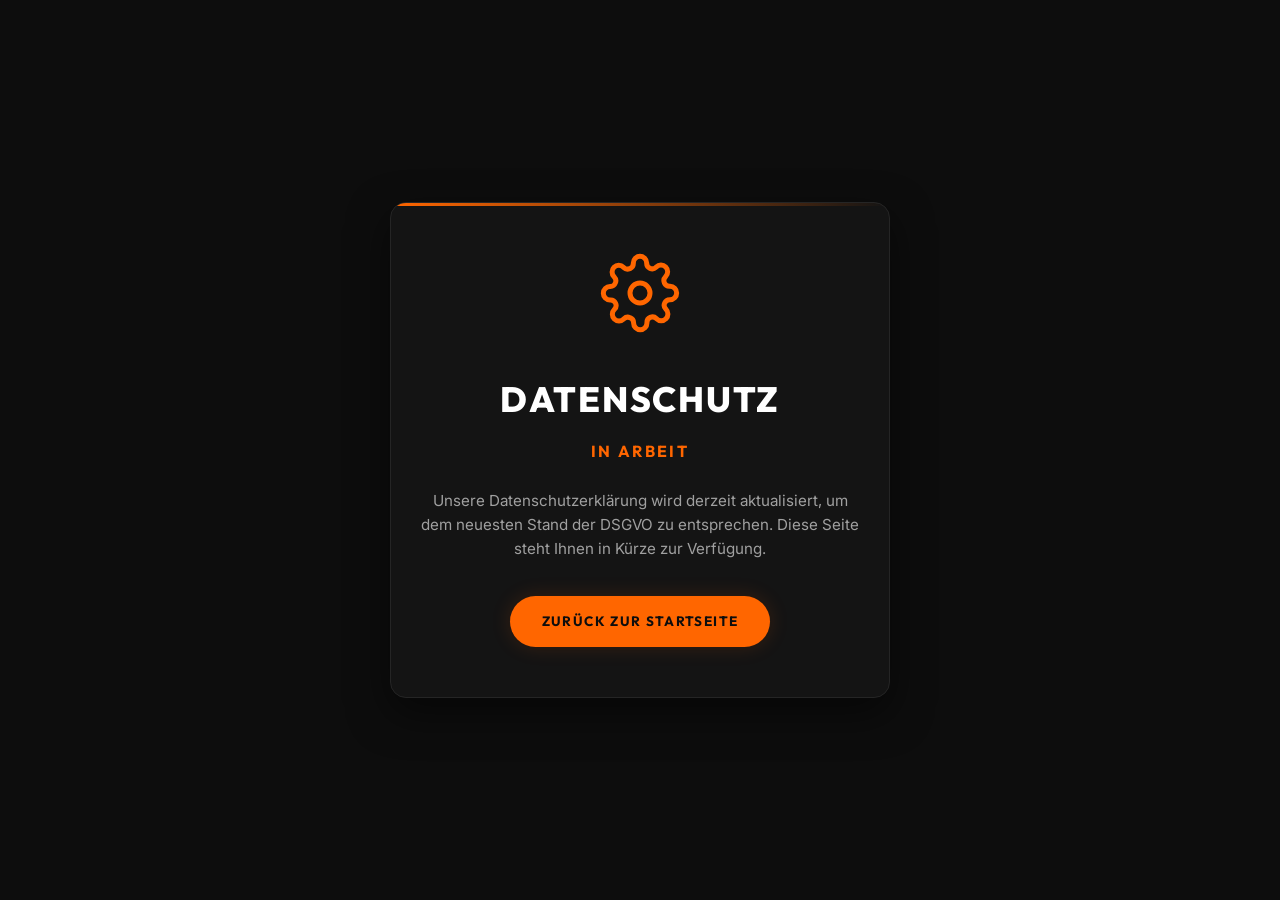
==== datenschutz.html @ 495b3f51 "Neuste Version. IONOS Upload" ====
<!DOCTYPE html>
<html lang="de">
<head>
    <meta charset="UTF-8">
    <meta name="viewport" content="width=device-width, initial-scale=1.0">
    <title>Datenschutzerklärung — In Arbeit | Elite Burger</title>
    <link rel="preconnect" href="https://fonts.googleapis.com">
    <link rel="preconnect" href="https://fonts.gstatic.com" crossorigin>
    <link href="https://fonts.googleapis.com/css2?family=Inter:wght@400;500;600&family=Outfit:wght@500;600;700;800;900&display=swap" rel="stylesheet">
    <link rel="stylesheet" href="style.css?v=2">
    <style>
        body {
            display: flex;
            align-items: center;
            justify-content: center;
            min-height: 100vh;
            padding: 20px;
        }

        .wip-card {
            background: var(--bg-secondary);
            border: 1px solid var(--border-accent);
            border-radius: var(--radius-lg);
            padding: 50px 30px;
            max-width: 500px;
            width: 100%;
            text-align: center;
            box-shadow: 0 15px 40px rgba(0, 0, 0, 0.5);
            position: relative;
            overflow: hidden;
        }

        .wip-card::before {
            content: '';
            position: absolute;
            top: 0;
            left: 0;
            width: 100%;
            height: 3px;
            background: linear-gradient(90deg, var(--accent), transparent);
        }

        .wip-gear {
            width: 80px;
            height: 80px;
            color: var(--accent);
            margin: 0 auto 30px auto;
            animation: spin-gear-page 6s linear infinite;
        }

        @keyframes spin-gear-page {
            from { transform: rotate(0deg); }
            to { transform: rotate(360deg); }
        }

        .wip-card h1 {
            font-family: var(--font-heading);
            font-size: 2.2rem;
            font-weight: 800;
            text-transform: uppercase;
            letter-spacing: 0.05em;
            margin-bottom: 12px;
        }

        .wip-card h2 {
            font-family: var(--font-heading);
            color: var(--accent);
            font-size: 1rem;
            text-transform: uppercase;
            letter-spacing: 0.15em;
            margin-bottom: 24px;
        }

        .wip-card p {
            color: var(--text-secondary);
            font-size: 0.95rem;
            line-height: 1.6;
            margin-bottom: 35px;
        }

        .btn-wip {
            display: inline-flex;
            align-items: center;
            justify-content: center;
            padding: 0.9rem 2rem;
            background: var(--accent);
            color: var(--bg-primary);
            font-family: var(--font-heading);
            font-size: 0.85rem;
            font-weight: 700;
            letter-spacing: 0.1em;
            text-transform: uppercase;
            border-radius: 100px;
            border: none;
            cursor: pointer;
            transition: all var(--transition-fast);
            box-shadow: 0 0 20px var(--accent-glow);
        }

        .btn-wip:hover {
            transform: translateY(-2px);
            background: var(--accent-hover);
            box-shadow: 0 0 30px var(--accent-glow-strong);
        }
    </style>
</head>
<body>
    <div class="wip-card">
        <svg class="wip-gear" viewBox="0 0 24 24" fill="none" stroke="currentColor" stroke-width="1.5" stroke-linecap="round" stroke-linejoin="round">
            <circle cx="12" cy="12" r="3"></circle>
            <path d="M19.4 15a1.65 1.65 0 0 0 .33 1.82l.06.06a2 2 0 1 1-2.83 2.83l-.06-.06a1.65 1.65 0 0 0-1.82-.33 1.65 1.65 0 0 0-1 1.51V21a2 2 0 0 1-4 0v-.09A1.65 1.65 0 0 0 9 19.4a1.65 1.65 0 0 0-1.82.33l-.06.06a2 2 0 1 1-2.83-2.83l.06-.06a1.65 1.65 0 0 0 .33-1.82 1.65 1.65 0 0 0-1.51-1H3a2 2 0 0 1 0-4h.09A1.65 1.65 0 0 0 4.6 9a1.65 1.65 0 0 0-.33-1.82l-.06-.06a2 2 0 1 1 2.83-2.83l.06.06a1.65 1.65 0 0 0 1.82.33H9a1.65 1.65 0 0 0 1-1.51V3a2 2 0 0 1 4 0v.09a1.65 1.65 0 0 0 1 1.51 1.65 1.65 0 0 0 1.82-.33l.06-.06a2 2 0 1 1 2.83 2.83l-.06.06a1.65 1.65 0 0 0-.33 1.82V9a1.65 1.65 0 0 0 1.51 1H21a2 2 0 0 1 0 4h-.09a1.65 1.65 0 0 0-1.51 1z"></path>
        </svg>
        <h1>Datenschutz</h1>
        <h2>In Arbeit</h2>
        <p>Unsere Datenschutzerklärung wird derzeit aktualisiert, um dem neuesten Stand der DSGVO zu entsprechen. Diese Seite steht Ihnen in Kürze zur Verfügung.</p>
        <a href="index.html" class="btn-wip">Zurück zur Startseite</a>
    </div>
</body>
</html>
---- style.css ----
/* ============================================
   BUNSMITH — Premium Smashburger
   Design System & Stylesheet
   ============================================ */

/* --- Design Tokens --- */
:root {
  /* Colors */
  --bg-primary: #0d0d0d;
  --bg-secondary: #141414;
  --bg-card: #1a1a1a;
  --bg-card-hover: #1f1f1f;
  --border-subtle: #1a1a1a;
  --border-accent: #252525;

  --text-primary: #ffffff;
  --text-secondary: #a0a0a0;
  --text-muted: #6a6a6a;

  --accent: #ff6600;
  --accent-hover: #ff8533;
  --accent-glow: rgba(255, 102, 0, 0.15);
  --accent-glow-strong: rgba(255, 102, 0, 0.3);

  /* Typography */
  --font-heading: 'Outfit', 'Inter', sans-serif;
  --font-body: 'Inter', 'Segoe UI', sans-serif;

  /* Spacing */
  --space-xs: 0.5rem;
  --space-sm: 0.75rem;
  --space-md: 1rem;
  --space-lg: 1.5rem;
  --space-xl: 2rem;
  --space-2xl: 3rem;
  --space-3xl: 4rem;

  /* Radius */
  --radius-sm: 8px;
  --radius-md: 12px;
  --radius-lg: 16px;
  --radius-xl: 20px;

  /* Transitions */
  --transition-fast: 250ms cubic-bezier(0.16, 1, 0.3, 1);
  --transition-smooth: 500ms cubic-bezier(0.16, 1, 0.3, 1);
  --transition-spring: 600ms cubic-bezier(0.34, 1.56, 0.64, 1);

  color-scheme: dark;
}

/* --- Reset & Base --- */
*,
*::before,
*::after {
  margin: 0;
  padding: 0;
  box-sizing: border-box;
}

html {
  scroll-behavior: smooth;
  -webkit-text-size-adjust: 100%;
}

body {
  font-family: var(--font-body);
  background-color: var(--bg-primary);
  color: var(--text-primary);
  line-height: 1.6;
  overflow-x: hidden;
  -webkit-font-smoothing: antialiased;
  -moz-osx-font-smoothing: grayscale;
}

img {
  max-width: 100%;
  height: auto;
  display: block;
}

a {
  color: inherit;
  text-decoration: none;
}

/* --- Utility --- */
.section-padding {
  padding-inline: var(--space-lg);
  padding-block: var(--space-3xl);
}

/* --- Scroll Reveal Animation --- */
.reveal {
  opacity: 0;
  transform: translateY(15px);
  will-change: transform, opacity;
  backface-visibility: hidden;
  transition: opacity 0.8s cubic-bezier(0.16, 1, 0.3, 1),
    transform 0.8s cubic-bezier(0.16, 1, 0.3, 1);
}

.reveal.visible {
  opacity: 1;
  transform: translateY(0);
}

.reveal-delay-1 {
  transition-delay: 100ms;
}

.reveal-delay-2 {
  transition-delay: 200ms;
}

.reveal-delay-3 {
  transition-delay: 300ms;
}

.reveal-delay-4 {
  transition-delay: 400ms;
}

.reveal-delay-5 {
  transition-delay: 500ms;
}

/* --- Header --- */
.header {
  position: fixed;
  top: 0;
  left: 0;
  right: 0;
  z-index: 100;
  background: rgba(13, 13, 13, 0.85);
  backdrop-filter: blur(20px) saturate(180%);
  -webkit-backdrop-filter: blur(20px) saturate(180%);
  border-bottom: 1px solid var(--border-subtle);
  transition: background var(--transition-smooth),
    box-shadow var(--transition-smooth);
}

.header.scrolled {
  background: rgba(13, 13, 13, 0.95);
  box-shadow: 0 4px 30px rgba(0, 0, 0, 0.4);
}

.header__inner {
  display: flex;
  align-items: center;
  justify-content: center;
  padding: var(--space-md) var(--space-lg);
  min-height: 64px;
}

.header__logo {
  display: inline-flex;
  align-items: center;
  gap: var(--space-sm);
  font-family: var(--font-heading);
  font-weight: 800;
}

.header__logo-image {
  width: 42px;
  height: 42px;
  border-radius: 50%;
}

.header__logo-text {
  font-size: 1.35rem;
  letter-spacing: 0.08em;
  text-transform: uppercase;
  color: var(--text-primary);
}

/* --- Hero Section --- */
.hero {
  position: relative;
  min-height: 100vh;
  display: flex;
  flex-direction: column;
  align-items: center;
  justify-content: center;
  text-align: center;
  padding: var(--space-3xl) var(--space-lg);
  overflow: hidden;
}

.hero__bg {
  position: absolute;
  inset: 0;
  z-index: 0;
}

.hero__bg-video {
  width: 100%;
  height: 100%;
  object-fit: cover;
  opacity: 0.4;
  filter: brightness(0.55) contrast(1.1);
}

.hero__bg-overlay {
  position: absolute;
  inset: 0;
  background: linear-gradient(to bottom,
      rgba(13, 13, 13, 0.4) 0%,
      rgba(13, 13, 13, 0.7) 50%,
      var(--bg-primary) 100%);
}

.hero__content {
  position: relative;
  z-index: 1;
  max-width: 600px;
}

.hero__badge {
  display: inline-flex;
  align-items: center;
  gap: var(--space-xs);
  padding: 0.4rem 1rem;
  border: 1px solid var(--accent);
  border-radius: 100px;
  font-family: var(--font-heading);
  font-size: 0.7rem;
  font-weight: 600;
  letter-spacing: 0.2em;
  text-transform: uppercase;
  color: var(--accent);
  margin-bottom: var(--space-xl);
  background: var(--accent-glow);
}

.hero__badge-dot {
  width: 6px;
  height: 6px;
  border-radius: 50%;
  background: var(--accent);
  animation: pulse-dot 2s ease-in-out infinite;
}

@keyframes pulse-dot {

  0%,
  100% {
    opacity: 1;
    transform: scale(1);
  }

  50% {
    opacity: 0.5;
    transform: scale(0.7);
  }
}

.hero__title {
  font-family: var(--font-heading);
  font-size: clamp(2.2rem, 8vw, 3.8rem);
  font-weight: 900;
  line-height: 1.05;
  letter-spacing: -0.02em;
  text-transform: uppercase;
  margin-bottom: var(--space-md);
}

.hero__subtitle {
  font-family: var(--font-heading);
  font-size: clamp(0.9rem, 3vw, 1.2rem);
  font-weight: 500;
  letter-spacing: 0.25em;
  text-transform: uppercase;
  color: var(--accent);
  margin-bottom: var(--space-2xl);
}

.hero__cta {
  display: inline-flex;
  align-items: center;
  gap: var(--space-xs);
  padding: 0.9rem 2rem;
  background: var(--accent);
  color: var(--bg-primary);
  font-family: var(--font-heading);
  font-size: 0.85rem;
  font-weight: 700;
  letter-spacing: 0.15em;
  text-transform: uppercase;
  border-radius: 100px;
  border: none;
  cursor: pointer;
  transition: transform var(--transition-spring),
    box-shadow var(--transition-smooth),
    background var(--transition-fast);
  box-shadow: 0 0 30px var(--accent-glow-strong);
}

.hero__cta:hover {
  transform: translateY(-2px) scale(1.03);
  background: var(--accent-hover);
  box-shadow: 0 0 50px var(--accent-glow-strong),
    0 8px 30px rgba(255, 102, 0, 0.25);
}

.hero__cta:active {
  transform: translateY(0) scale(0.98);
}

.hero__cta-arrow {
  transition: transform var(--transition-fast);
}

.hero__cta:hover .hero__cta-arrow {
  transform: translateX(4px);
}

.hero__scroll-indicator {
  position: absolute;
  bottom: 2rem;
  left: 50%;
  transform: translateX(-50%);
  z-index: 1;
  display: flex;
  flex-direction: column;
  align-items: center;
  gap: var(--space-xs);
  opacity: 0.5;
  animation: float-indicator 3s ease-in-out infinite;
}

.hero__scroll-indicator span {
  font-size: 0.65rem;
  letter-spacing: 0.2em;
  text-transform: uppercase;
  color: var(--text-secondary);
}

.hero__scroll-line {
  width: 1px;
  height: 40px;
  background: linear-gradient(to bottom, var(--accent), transparent);
  animation: scroll-line 2s ease-in-out infinite;
}

@keyframes float-indicator {

  0%,
  100% {
    transform: translateX(-50%) translateY(0);
  }

  50% {
    transform: translateX(-50%) translateY(8px);
  }
}

@keyframes scroll-line {
  0% {
    opacity: 0;
    transform: scaleY(0);
    transform-origin: top;
  }

  50% {
    opacity: 1;
    transform: scaleY(1);
    transform-origin: top;
  }

  100% {
    opacity: 0;
    transform: scaleY(0);
    transform-origin: bottom;
  }
}

/* --- Menu Section --- */
.menu {
  padding: var(--space-3xl) var(--space-lg);
  background: var(--bg-primary);
  position: relative;
}

.menu__header {
  text-align: center;
  margin-bottom: var(--space-2xl);
}

.menu__label {
  font-family: var(--font-heading);
  font-size: 0.7rem;
  font-weight: 600;
  letter-spacing: 0.3em;
  text-transform: uppercase;
  color: var(--accent);
  margin-bottom: var(--space-sm);
}

.menu__title {
  font-family: var(--font-heading);
  font-size: clamp(1.6rem, 5vw, 2.4rem);
  font-weight: 800;
  text-transform: uppercase;
  letter-spacing: 0.08em;
  margin-bottom: var(--space-md);
}

.menu__divider {
  width: 60px;
  height: 2px;
  background: var(--accent);
  margin: 0 auto;
  border-radius: 2px;
}

/* --- Menu Toggle Switch --- */
.menu__toggle-container {
  display: flex;
  justify-content: center;
  margin-bottom: var(--space-xl);
}

.menu__toggle-pill {
  position: relative;
  display: inline-flex;
  background: var(--bg-secondary);
  border: 1px solid var(--border-accent);
  padding: 4px;
  border-radius: 100px;
  box-shadow: 0 4px 20px rgba(0, 0, 0, 0.4);
  transition: transform var(--transition-fast), border-color var(--transition-smooth);
}

.menu__toggle-pill:hover {
  transform: scale(1.03);
}

/* Attention-grabbing micro-animations */
@keyframes toggle-glow {
  0%, 100% {
    box-shadow: 0 4px 20px rgba(0, 0, 0, 0.4), 0 0 5px rgba(255, 102, 0, 0.1);
    border-color: var(--border-accent);
  }
  50% {
    box-shadow: 0 4px 25px rgba(255, 102, 0, 0.25), 0 0 12px rgba(255, 102, 0, 0.35);
    border-color: rgba(255, 102, 0, 0.45);
  }
}

@keyframes nudge-wiggle {
  0%, 90%, 100% {
    transform: scale(1);
  }
  92% {
    transform: scale(1.03) rotate(-1deg);
  }
  94% {
    transform: scale(1.03) rotate(1.5deg);
  }
  96% {
    transform: scale(1.03) rotate(-1.5deg);
  }
  98% {
    transform: scale(1.03) rotate(1deg);
  }
}

.menu__toggle-pill[data-active="single"] {
  animation: toggle-glow 3s ease-in-out infinite, nudge-wiggle 8s ease-in-out infinite;
}

.menu__toggle-pill[data-active="menu"] {
  animation: toggle-glow 3s ease-in-out infinite;
}

.menu__toggle-btn {
  position: relative;
  z-index: 2;
  background: transparent;
  border: none;
  color: var(--text-secondary);
  font-family: var(--font-heading);
  font-size: 0.8rem;
  font-weight: 700;
  letter-spacing: 0.08em;
  text-transform: uppercase;
  padding: 0.55rem 1.5rem;
  border-radius: 100px;
  cursor: pointer;
  transition: color var(--transition-fast);
}

.menu__toggle-btn.active {
  color: var(--bg-primary);
}

.menu__toggle-slider {
  position: absolute;
  top: 4px;
  bottom: 4px;
  left: 4px;
  width: calc(50% - 4px);
  background: var(--accent);
  border-radius: 100px;
  transition: transform var(--transition-spring), background var(--transition-smooth);
  z-index: 1;
  box-shadow: 0 2px 10px rgba(255, 102, 0, 0.3);
}

.menu__toggle-pill[data-active="menu"] .menu__toggle-slider {
  transform: translateX(100%);
}

/* --- Menu Cards --- */
.menu__grid {
  display: flex;
  flex-direction: column;
  gap: var(--space-lg);
  max-width: 600px;
  margin: 0 auto;
}

.menu-card {
  background: var(--bg-secondary);
  border-radius: var(--radius-lg);
  overflow: hidden;
  border: 1px solid var(--border-accent);
  transition: transform var(--transition-spring),
    border-color var(--transition-smooth),
    box-shadow var(--transition-smooth);
}

.menu-card:hover {
  transform: translateY(-4px);
  border-color: rgba(255, 102, 0, 0.3);
  box-shadow: 0 12px 40px rgba(0, 0, 0, 0.4),
    0 0 0 1px rgba(255, 102, 0, 0.1);
}

.menu-card__image-wrapper {
  position: relative;
  width: 100%;
  aspect-ratio: 16 / 10;
  overflow: hidden;
}

.menu-card__image {
  width: 100%;
  height: 100%;
  object-fit: cover;
  transition: transform 0.6s cubic-bezier(0.4, 0, 0.2, 1);
}

.menu-card:hover .menu-card__image {
  transform: scale(1.06);
}

.menu-card__image-overlay {
  position: absolute;
  inset: 0;
  background: linear-gradient(to bottom,
      transparent 40%,
      rgba(20, 20, 20, 0.9) 100%);
}

.menu-card__tag {
  position: absolute;
  top: var(--space-md);
  left: var(--space-md);
  display: inline-flex;
  align-items: center;
  gap: 0.3rem;
  padding: 0.3rem 0.7rem;
  background: rgba(13, 13, 13, 0.7);
  backdrop-filter: blur(10px);
  border-radius: 100px;
  font-size: 0.7rem;
  font-weight: 600;
  letter-spacing: 0.1em;
  text-transform: uppercase;
  color: var(--text-primary);
  border: 1px solid rgba(255, 255, 255, 0.1);
}

.menu-card__tag--gold {
  background: linear-gradient(135deg, #b8860b 0%, #e6ca65 50%, #b8860b 100%) !important;
  background-size: 200% auto !important;
  color: #0d0d0d !important;
  font-weight: 800 !important;
  border: 1px solid #ffd700 !important;
  box-shadow: 0 4px 15px rgba(218, 165, 32, 0.4) !important;
  overflow: hidden !important;
  animation: shine-gold 4s linear infinite !important;
}

.menu-card__tag--gold::after {
  content: '' !important;
  position: absolute !important;
  top: -50% !important;
  left: -60% !important;
  width: 30% !important;
  height: 200% !important;
  background: linear-gradient(to right,
      rgba(255, 255, 255, 0) 0%,
      rgba(255, 255, 255, 0.6) 50%,
      rgba(255, 255, 255, 0) 100%) !important;
  transform: rotate(25deg) !important;
  animation: shimmer-swipe 4s infinite ease-in-out !important;
}

@keyframes shine-gold {
  0% {
    background-position: 0% 50%;
  }

  50% {
    background-position: 100% 50%;
  }

  100% {
    background-position: 0% 50%;
  }
}

@keyframes shimmer-swipe {
  0% {
    left: -60%;
  }

  15%,
  100% {
    left: 140%;
  }
}

.menu-card__menu-tag {
  position: absolute;
  top: var(--space-md);
  right: var(--space-md);
  display: inline-flex;
  align-items: center;
  padding: 0.3rem 0.7rem;
  background: var(--accent);
  color: var(--bg-primary);
  border-radius: 100px;
  font-size: 0.7rem;
  font-weight: 800;
  letter-spacing: 0.1em;
  text-transform: uppercase;
  border: 1px solid var(--accent);
  box-shadow: 0 4px 12px rgba(255, 102, 0, 0.3);
  opacity: 0;
  transform: translateY(-10px);
  transition: opacity var(--transition-smooth), transform var(--transition-spring);
  pointer-events: none;
  z-index: 2;
}

.menu--show-menu .menu-card__menu-tag {
  opacity: 1;
  transform: translateY(0);
}

/* Card highlight in Menü-mode */
.menu--show-menu .menu-card {
  border-color: rgba(255, 102, 0, 0.25);
  box-shadow: 0 12px 40px rgba(0, 0, 0, 0.5), 0 0 15px rgba(255, 102, 0, 0.05);
}

.menu-card__body {
  padding: var(--space-lg);
}

.menu-card__top-row {
  display: flex;
  align-items: flex-start;
  justify-content: space-between;
  gap: var(--space-md);
  margin-bottom: var(--space-sm);
}

.menu-card__name {
  font-family: var(--font-heading);
  font-size: 1.15rem;
  font-weight: 700;
  letter-spacing: 0.05em;
  text-transform: uppercase;
}

.menu-card__price-wrapper {
  display: inline-grid;
  grid-template-areas: "price";
  height: 24px;
  overflow: hidden;
}

.menu-card__price {
  grid-area: price;
  justify-self: end;
  font-family: var(--font-heading);
  font-size: 1.1rem;
  font-weight: 700;
  color: var(--accent);
  white-space: nowrap;
  transition: transform var(--transition-smooth), opacity var(--transition-smooth);
  line-height: 24px;
}

.menu-card__price--menu {
  opacity: 0;
  transform: translateY(100%);
}

.menu--show-menu .menu-card__price--single {
  opacity: 0;
  transform: translateY(-100%);
}

.menu--show-menu .menu-card__price--menu {
  opacity: 1;
  transform: translateY(0);
}

.menu-card__menu-badge {
  display: inline-flex;
  align-items: center;
  gap: var(--space-xs);
  background: rgba(255, 102, 0, 0.06);
  border: 1px solid rgba(255, 102, 0, 0.12);
  color: var(--accent);
  padding: 0.35rem 0.7rem;
  border-radius: var(--radius-sm);
  font-size: 0.72rem;
  font-weight: 600;
  letter-spacing: 0.02em;
  margin-top: 0;
  margin-bottom: 0;
  opacity: 0;
  max-height: 0;
  overflow: hidden;
  transform: translateY(-6px);
  transition: opacity var(--transition-fast),
              max-height var(--transition-smooth),
              transform var(--transition-smooth),
              margin-bottom var(--transition-smooth),
              margin-top var(--transition-smooth);
}

.menu-card__menu-badge-icon {
  flex-shrink: 0;
  color: var(--accent);
}

.menu--show-menu .menu-card__menu-badge {
  opacity: 1;
  max-height: 36px;
  transform: translateY(0);
  margin-top: var(--space-xs);
  margin-bottom: var(--space-xs);
}

.menu-card__desc {
  font-size: 0.88rem;
  line-height: 1.6;
  color: var(--text-secondary);
}

.menu-card__ingredients {
  display: flex;
  flex-wrap: wrap;
  gap: 0.4rem;
  margin-top: var(--space-sm);
}

.menu-card__ingredient {
  padding: 0.2rem 0.55rem;
  background: rgba(255, 255, 255, 0.05);
  border-radius: 100px;
  font-size: 0.7rem;
  font-weight: 500;
  color: var(--text-muted);
  letter-spacing: 0.03em;
  border: 1px solid rgba(255, 255, 255, 0.06);
}

/* --- Info Section --- */
.info {
  padding: var(--space-3xl) var(--space-lg);
  background: var(--bg-primary);
}

.info__header {
  text-align: center;
  margin-bottom: var(--space-2xl);
}

.info__label {
  font-family: var(--font-heading);
  font-size: 0.7rem;
  font-weight: 600;
  letter-spacing: 0.3em;
  text-transform: uppercase;
  color: var(--accent);
  margin-bottom: var(--space-sm);
}

.info__title {
  font-family: var(--font-heading);
  font-size: clamp(1.6rem, 5vw, 2.4rem);
  font-weight: 800;
  text-transform: uppercase;
  letter-spacing: 0.08em;
}

.info__grid {
  display: flex;
  flex-direction: column;
  gap: var(--space-lg);
  max-width: 600px;
  margin: 0 auto;
}

.info-block {
  background: var(--bg-secondary);
  border-radius: var(--radius-lg);
  padding: var(--space-xl);
  border-left: 3px solid var(--accent);
  border: 1px solid var(--border-accent);
  border-left: 3px solid var(--accent);
  transition: transform var(--transition-spring),
    box-shadow var(--transition-smooth);
}

.info-block:hover {
  transform: translateY(-2px);
  box-shadow: 0 8px 30px rgba(0, 0, 0, 0.3);
}

.info-block__icon {
  width: 44px;
  height: 44px;
  display: flex;
  align-items: center;
  justify-content: center;
  background: var(--accent-glow);
  border-radius: var(--radius-md);
  margin-bottom: var(--space-md);
  font-size: 1.2rem;
}

.info-block__title {
  font-family: var(--font-heading);
  font-size: 1rem;
  font-weight: 700;
  letter-spacing: 0.1em;
  text-transform: uppercase;
  margin-bottom: var(--space-md);
}

.info-block__row {
  display: flex;
  justify-content: space-between;
  align-items: center;
  padding: var(--space-sm) 0;
  border-bottom: 1px solid rgba(255, 255, 255, 0.04);
}

.info-block__row:last-child {
  border-bottom: none;
}

.info-block__day {
  font-size: 0.88rem;
  color: var(--text-secondary);
}

.info-block__time {
  font-size: 0.88rem;
  font-weight: 600;
  color: var(--text-primary);
  font-variant-numeric: tabular-nums;
}

.info-block__address {
  font-size: 0.92rem;
  line-height: 1.7;
  color: var(--text-secondary);
  margin-bottom: var(--space-lg);
}

.info-block__link {
  display: inline-flex;
  align-items: center;
  gap: var(--space-xs);
  color: var(--accent);
  font-family: var(--font-heading);
  font-size: 0.85rem;
  font-weight: 600;
  letter-spacing: 0.1em;
  text-transform: uppercase;
  text-decoration: none;
  transition: color var(--transition-fast),
    gap var(--transition-fast);
}

.info-block__link:hover {
  color: var(--accent-hover);
  gap: var(--space-sm);
}

.info-block__link-arrow {
  transition: transform var(--transition-fast);
}

.info-block__link:hover .info-block__link-arrow {
  transform: translateX(4px);
}

/* --- News Block --- */
.info-block--news {
  max-width: 600px;
  margin: var(--space-lg) auto 0;
}

@media (min-width: 768px) {
  .info-block--news {
    max-width: 800px;
    margin-top: var(--space-xl);
  }
}

@media (min-width: 1024px) {
  .info-block--news {
    max-width: 1000px;
  }
}

.info-block__news-grid {
  display: grid;
  grid-template-columns: 1fr;
  gap: var(--space-md);
  margin-top: var(--space-md);
}

@media (min-width: 768px) {
  .info-block__news-grid {
    grid-template-columns: repeat(auto-fit, minmax(280px, 1fr));
  }
}

.news-card {
  background: rgba(255, 255, 255, 0.02);
  border: 1px solid rgba(255, 255, 255, 0.05);
  padding: var(--space-lg);
  border-radius: var(--radius-md);
  transition: transform var(--transition-fast), border-color var(--transition-fast), box-shadow var(--transition-fast);
  display: flex;
  flex-direction: column;
  gap: var(--space-sm);
  position: relative;
  overflow: hidden;
}

.news-card::before {
  content: '';
  position: absolute;
  top: 0;
  left: 0;
  width: 100%;
  height: 2px;
  background: linear-gradient(90deg, var(--accent), transparent);
  opacity: 0;
  transition: opacity var(--transition-fast);
}

.news-card:hover::before {
  opacity: 1;
}

.news-card:hover {
  transform: translateY(-2px);
  border-color: rgba(255, 102, 0, 0.25);
  box-shadow: 0 8px 25px rgba(0, 0, 0, 0.3);
  background: rgba(255, 255, 255, 0.03);
}

.news-card__meta {
  display: flex;
  justify-content: space-between;
  align-items: center;
  gap: var(--space-sm);
}

.news-card__badge {
  font-family: var(--font-heading);
  font-size: 0.65rem;
  font-weight: 700;
  letter-spacing: 0.08em;
  text-transform: uppercase;
  padding: 0.25rem 0.6rem;
  border-radius: 4px;
}

.news-card__badge--accent {
  background: rgba(255, 102, 0, 0.1);
  color: var(--accent);
  border: 1px solid rgba(255, 102, 0, 0.2);
}

.news-card__badge--vacation {
  background: rgba(255, 204, 0, 0.1);
  color: #ffcc00;
  border: 1px solid rgba(255, 204, 0, 0.2);
}

.news-card__date {
  font-size: 0.75rem;
  color: var(--text-muted);
  font-variant-numeric: tabular-nums;
}

.news-card__title {
  font-family: var(--font-heading);
  font-size: 1.1rem;
  font-weight: 700;
  color: var(--text-primary);
  margin: 0;
}

.news-card__text {
  font-size: 0.88rem;
  line-height: 1.6;
  color: var(--text-secondary);
  margin: 0;
  max-width: 65ch;
}

.news-card__text strong {
  color: var(--text-primary);
}

/* --- Footer --- */
.footer {
  padding: var(--space-2xl) var(--space-lg);
  background: var(--bg-secondary);
  border-top: 1px solid var(--border-subtle);
  text-align: center;
}

.footer__social {
  display: flex;
  justify-content: center;
  gap: var(--space-md);
  margin-bottom: var(--space-xl);
}

.footer__social-link {
  display: flex;
  align-items: center;
  justify-content: center;
  width: 48px;
  height: 48px;
  border-radius: 50%;
  background: rgba(255, 255, 255, 0.05);
  border: 1px solid rgba(255, 255, 255, 0.08);
  color: var(--text-secondary);
  font-size: 1.2rem;
  transition: background var(--transition-fast),
    color var(--transition-fast),
    transform var(--transition-spring),
    border-color var(--transition-fast);
}

.footer__social-link:hover {
  background: var(--accent-glow);
  color: var(--accent);
  transform: translateY(-3px);
  border-color: rgba(255, 102, 0, 0.3);
}

.footer__brand {
  display: inline-flex;
  align-items: center;
  gap: var(--space-sm);
  font-family: var(--font-heading);
  font-size: 1.2rem;
  font-weight: 800;
  letter-spacing: 0.08em;
  text-transform: uppercase;
  margin-bottom: var(--space-sm);
}

.footer__brand-logo {
  width: 34px;
  height: 34px;
  border-radius: 50%;
}

.footer__brand-name {
  color: var(--text-primary);
}

.footer__copyright {
  font-size: 0.78rem;
  color: var(--text-muted);
  margin-bottom: var(--space-md);
}

.footer__legal {
  display: flex;
  justify-content: center;
  gap: var(--space-lg);
  flex-wrap: wrap;
}

.footer__legal-link {
  font-size: 0.78rem;
  color: var(--text-muted);
  transition: color var(--transition-fast);
  text-decoration: none;
}

.footer__legal-link:hover {
  color: var(--accent);
}

/* --- Ambient Glow Effect --- */
.ambient-glow {
  position: fixed;
  width: 400px;
  height: 400px;
  border-radius: 50%;
  background: radial-gradient(circle, var(--accent-glow) 0%, transparent 70%);
  pointer-events: none;
  z-index: 0;
  opacity: 0;
  transition: opacity 0.4s ease;
  filter: blur(80px);
}

.ambient-glow.active {
  opacity: 0.6;
}

/* --- Responsive (Tablet & Desktop) --- */
@media (min-width: 768px) {
  .section-padding {
    padding-inline: var(--space-2xl);
  }

  .menu__grid {
    max-width: 800px;
  }

  .info__grid {
    flex-direction: row;
    max-width: 800px;
  }

  .info-block {
    flex: 1;
  }

  .header__inner {
    min-height: 72px;
  }

  .hero__title {
    letter-spacing: 0;
  }
}

@media (min-width: 1024px) {
  .menu__grid {
    display: grid;
    grid-template-columns: repeat(2, 1fr);
    max-width: 1000px;
    gap: var(--space-xl);
  }

  .menu__grid .menu-card:last-child:nth-child(odd) {
    grid-column: 1 / -1;
    max-width: 480px;
    justify-self: center;
  }

  .info__grid {
    max-width: 1000px;
  }
}

/* --- Easter Egg: W → M Auto-Flip --- */
.wac-perspective {
  display: inline-block;
}

.easter-egg-w {
  display: inline-block;
  transition: transform 0.6s cubic-bezier(0.4, 0, 0.2, 1),
    color 0.4s ease,
    text-shadow 0.4s ease;
}

.easter-egg-w.flipped {
  transform: scaleY(-1);
  color: #ffd700;
  text-shadow: 0 0 10px rgba(255, 215, 0, 0.4),
    0 0 20px rgba(255, 215, 0, 0.15);
}

/* --- Reduced Motion --- */
@media (prefers-reduced-motion: reduce) {
  .reveal {
    opacity: 1;
    transform: none;
    transition: none;
  }

  .hero__bg-video {
    animation-play-state: paused;
  }

  .hero__scroll-indicator,
  .hero__scroll-line,
  .hero__badge-dot {
    animation: none;
  }

  *,
  *::before,
  *::after {
    transition-duration: 0.01ms !important;
    animation-duration: 0.01ms !important;
  }
}

/* --- WIP Gear Spin Animation (Impressum & Datenschutz) --- */
@keyframes spin-gear-icon {
  from {
    transform: rotate(0deg);
  }
  to {
    transform: rotate(360deg);
  }
}

.wip-gear-icon {
  animation: spin-gear-icon 4s linear infinite;
  color: var(--accent);
  transform-origin: center;
}
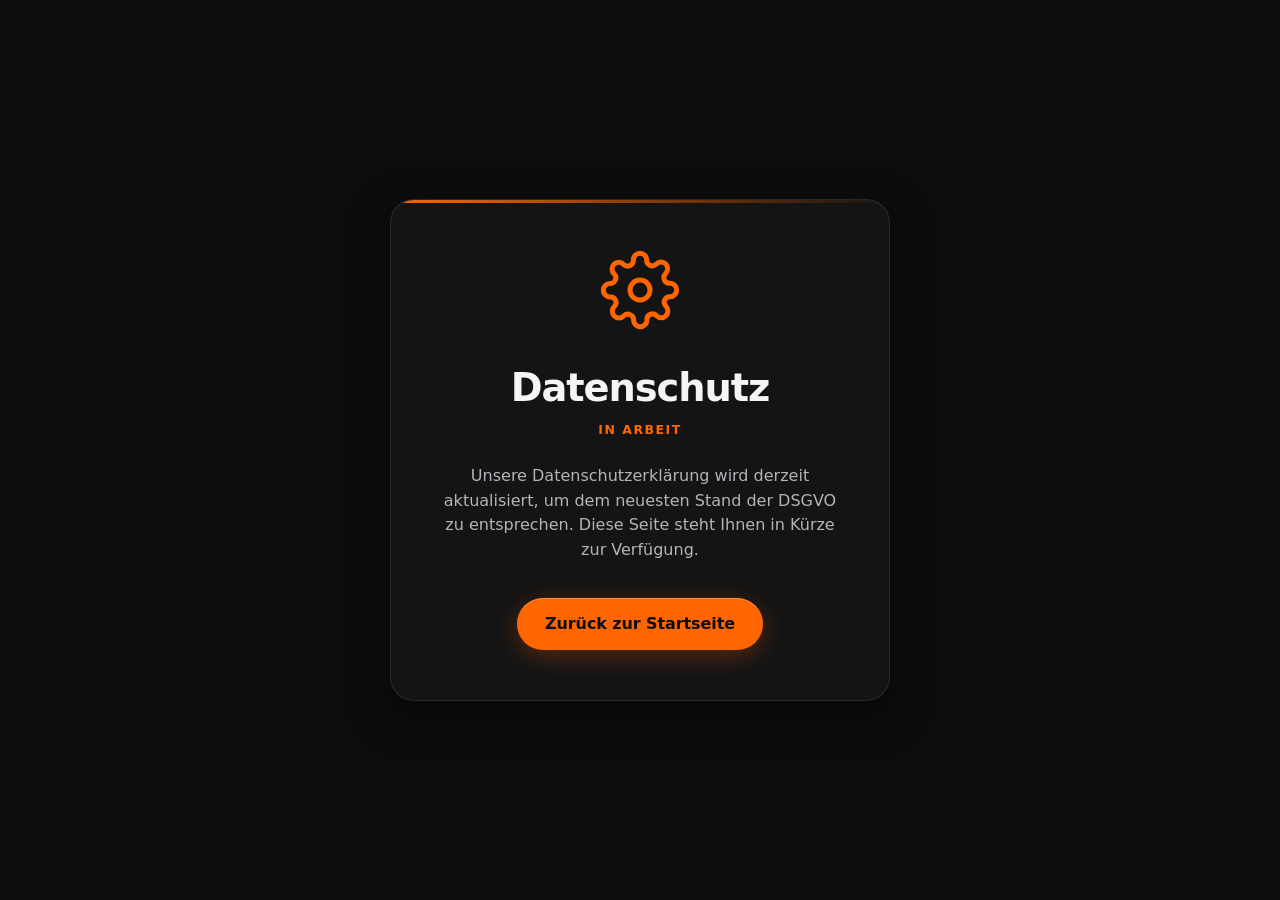
==== commit 789eac77: "style: Feinschliff nach apple-design (System-Font, Rundungen, Glas-Header, Springs, reduced-motion)" ====
--- a/datenschutz.html
+++ b/datenschutz.html
@@ -4,10 +4,7 @@
     <meta charset="UTF-8">
     <meta name="viewport" content="width=device-width, initial-scale=1.0">
     <title>Datenschutzerklärung — In Arbeit | Elite Burger</title>
-    <link rel="preconnect" href="https://fonts.googleapis.com">
-    <link rel="preconnect" href="https://fonts.gstatic.com" crossorigin>
-    <link href="https://fonts.googleapis.com/css2?family=Inter:wght@400;500;600&family=Outfit:wght@500;600;700;800;900&display=swap" rel="stylesheet">
-    <link rel="stylesheet" href="style.css?v=2">
+    <link rel="stylesheet" href="style.css?v=3">
     <style>
         body {
             display: flex;
@@ -55,52 +52,66 @@
 
         .wip-card h1 {
             font-family: var(--font-heading);
-            font-size: 2.2rem;
+            font-size: 2.4rem;
             font-weight: 800;
-            text-transform: uppercase;
-            letter-spacing: 0.05em;
+            line-height: 1.1;
+            letter-spacing: var(--tracking-title);
             margin-bottom: 12px;
         }
 
         .wip-card h2 {
             font-family: var(--font-heading);
             color: var(--accent);
-            font-size: 1rem;
+            font-size: 0.78rem;
+            font-weight: 600;
             text-transform: uppercase;
-            letter-spacing: 0.15em;
+            letter-spacing: var(--tracking-label);
             margin-bottom: 24px;
         }
 
         .wip-card p {
             color: var(--text-secondary);
-            font-size: 0.95rem;
-            line-height: 1.6;
+            font-size: 1rem;
+            line-height: 1.55;
             margin-bottom: 35px;
+            text-wrap: pretty;
         }
 
         .btn-wip {
             display: inline-flex;
             align-items: center;
             justify-content: center;
-            padding: 0.9rem 2rem;
+            min-height: 52px;
+            padding: 0 1.75rem;
             background: var(--accent);
             color: var(--bg-primary);
             font-family: var(--font-heading);
-            font-size: 0.85rem;
-            font-weight: 700;
-            letter-spacing: 0.1em;
-            text-transform: uppercase;
-            border-radius: 100px;
+            font-size: 1rem;
+            font-weight: 600;
+            letter-spacing: var(--tracking-ui);
+            border-radius: var(--radius-pill);
             border: none;
             cursor: pointer;
-            transition: all var(--transition-fast);
-            box-shadow: 0 0 20px var(--accent-glow);
+            transition: transform 120ms var(--ease-out), box-shadow var(--transition-smooth), background var(--transition-fast);
+            box-shadow: 0 6px 24px rgba(255, 102, 0, 0.28), inset 0 1px 0 rgba(255, 255, 255, 0.25);
         }
 
-        .btn-wip:hover {
-            transform: translateY(-2px);
-            background: var(--accent-hover);
-            box-shadow: 0 0 30px var(--accent-glow-strong);
+        @media (hover: hover) {
+            .btn-wip:hover {
+                background: var(--accent-hover);
+                box-shadow: 0 10px 34px var(--accent-glow-strong), inset 0 1px 0 rgba(255, 255, 255, 0.3);
+            }
+        }
+
+        .btn-wip:active {
+            transform: scale(0.97);
+            background: var(--accent-pressed);
+            transition-duration: 80ms;
+        }
+
+        @media (prefers-reduced-motion: reduce) {
+            .wip-gear { animation: none; }
+            .btn-wip:active { transform: none; }
         }
     </style>
 </head>
--- a/style.css
+++ b/style.css
@@ -10,21 +10,34 @@
   --bg-secondary: #141414;
   --bg-card: #1a1a1a;
   --bg-card-hover: #1f1f1f;
-  --border-subtle: #1a1a1a;
-  --border-accent: #252525;
-
-  --text-primary: #ffffff;
-  --text-secondary: #a0a0a0;
-  --text-muted: #6a6a6a;
+  /* Hairlines statt harter Grautöne: wirken auf jeder Fläche gleich fein */
+  --border-subtle: rgba(255, 255, 255, 0.06);
+  --border-accent: rgba(255, 255, 255, 0.09);
+  /* Heller Rand oben = Licht, das auf der Kante des Materials liegt */
+  --border-highlight: rgba(255, 255, 255, 0.14);
+
+  /* Etwas weicheres Weiß gegen Überstrahlung auf Dunkel; Muted jetzt AA-konform */
+  --text-primary: #f5f5f7;
+  --text-secondary: #b4b4ba;
+  --text-muted: #8e8e93;
 
   --accent: #ff6600;
   --accent-hover: #ff8533;
-  --accent-glow: rgba(255, 102, 0, 0.15);
-  --accent-glow-strong: rgba(255, 102, 0, 0.3);
-
-  /* Typography */
-  --font-heading: 'Outfit', 'Inter', sans-serif;
-  --font-body: 'Inter', 'Segoe UI', sans-serif;
+  --accent-pressed: #e65c00;
+  --accent-glow: rgba(255, 102, 0, 0.12);
+  --accent-glow-strong: rgba(255, 102, 0, 0.22);
+  --danger-color: #ff453a;
+
+  /* Typography — System-Font: bringt Optical Sizing & Tracking-Tabellen schon mit */
+  --font-heading: -apple-system, BlinkMacSystemFont, 'SF Pro Display', 'Segoe UI Variable Display', 'Segoe UI', system-ui, Roboto, 'Helvetica Neue', sans-serif;
+  --font-body: -apple-system, BlinkMacSystemFont, 'SF Pro Text', 'Segoe UI Variable Text', 'Segoe UI', system-ui, Roboto, 'Helvetica Neue', sans-serif;
+
+  /* Tracking nach Größe: je größer die Schrift, desto enger */
+  --tracking-display: -0.035em;
+  --tracking-title: -0.028em;
+  --tracking-heading: -0.018em;
+  --tracking-ui: -0.006em;
+  --tracking-label: 0.12em;
 
   /* Spacing */
   --space-xs: 0.5rem;
@@ -35,16 +48,19 @@
   --space-2xl: 3rem;
   --space-3xl: 4rem;
 
-  /* Radius */
-  --radius-sm: 8px;
-  --radius-md: 12px;
-  --radius-lg: 16px;
-  --radius-xl: 20px;
-
-  /* Transitions */
-  --transition-fast: 250ms cubic-bezier(0.16, 1, 0.3, 1);
-  --transition-smooth: 500ms cubic-bezier(0.16, 1, 0.3, 1);
-  --transition-spring: 600ms cubic-bezier(0.34, 1.56, 0.64, 1);
+  /* Radius — feste Stufen: Chips < Komponenten < Karten < Pille */
+  --radius-xs: 8px;
+  --radius-sm: 10px;
+  --radius-md: 14px;
+  --radius-lg: 24px;
+  --radius-xl: 28px;
+  --radius-pill: 999px;
+
+  /* Transitions — nur Zustandswechsel. Echte Federn (Gesten, Toggle, Buttons) laufen in script.js */
+  --ease-out: cubic-bezier(0.32, 0.72, 0, 1);
+  --transition-fast: 200ms cubic-bezier(0.25, 1, 0.5, 1);
+  --transition-smooth: 500ms var(--ease-out);
+  --transition-spring: 500ms var(--ease-out);
 
   color-scheme: dark;
 }
@@ -59,18 +75,32 @@
 }
 
 html {
-  scroll-behavior: smooth;
   -webkit-text-size-adjust: 100%;
+  text-size-adjust: 100%;
+}
+
+@media (prefers-reduced-motion: no-preference) {
+  html {
+    scroll-behavior: smooth;
+  }
 }
 
 body {
   font-family: var(--font-body);
+  font-optical-sizing: auto;
   background-color: var(--bg-primary);
   color: var(--text-primary);
-  line-height: 1.6;
+  line-height: 1.5;
   overflow-x: hidden;
   -webkit-font-smoothing: antialiased;
   -moz-osx-font-smoothing: grayscale;
+}
+
+h1,
+h2,
+h3,
+h4 {
+  text-wrap: balance;
 }
 
 img {
@@ -84,73 +114,128 @@
   text-decoration: none;
 }
 
+/* Kein 300ms-Tap-Delay, kein graues Tap-Highlight: Feedback kommt von uns */
+a,
+button {
+  -webkit-tap-highlight-color: transparent;
+  touch-action: manipulation;
+}
+
+:focus-visible {
+  outline: 2px solid var(--accent);
+  outline-offset: 3px;
+}
+
 /* --- Utility --- */
 .section-padding {
   padding-inline: var(--space-lg);
   padding-block: var(--space-3xl);
 }
 
-/* --- Scroll Reveal Animation --- */
-.reveal {
+/* --- Scroll Reveal Animation ---
+   Als Animation mit "backwards"-Fill statt Transition:
+   Verzögerung (Stagger) bleibt im Reveal und verzögert später keine Hover-Effekte. */
+.reveal:not(.visible) {
   opacity: 0;
-  transform: translateY(15px);
-  will-change: transform, opacity;
-  backface-visibility: hidden;
-  transition: opacity 0.8s cubic-bezier(0.16, 1, 0.3, 1),
-    transform 0.8s cubic-bezier(0.16, 1, 0.3, 1);
+  will-change: transform, opacity, filter;
 }
 
 .reveal.visible {
-  opacity: 1;
-  transform: translateY(0);
-}
-
+  animation: reveal-in 0.9s var(--ease-out) var(--reveal-delay, 0ms) backwards;
+}
+
+@keyframes reveal-in {
+  from {
+    opacity: 0;
+    transform: translateY(20px) scale(0.985);
+    filter: blur(8px);
+  }
+
+  to {
+    opacity: 1;
+    transform: none;
+    filter: none;
+  }
+}
+
+@keyframes reveal-fade {
+  from {
+    opacity: 0;
+  }
+
+  to {
+    opacity: 1;
+  }
+}
+
+/* Fallback ohne JS, damit Inhalte nie unsichtbar bleiben */
+@media (scripting: none) {
+  .reveal:not(.visible) {
+    opacity: 1;
+  }
+}
+
+/* Statische Stufen als Fallback; script.js staffelt pro Sichtbarkeits-Batch */
 .reveal-delay-1 {
-  transition-delay: 100ms;
+  --reveal-delay: 100ms;
 }
 
 .reveal-delay-2 {
-  transition-delay: 200ms;
+  --reveal-delay: 200ms;
 }
 
 .reveal-delay-3 {
-  transition-delay: 300ms;
+  --reveal-delay: 300ms;
 }
 
 .reveal-delay-4 {
-  transition-delay: 400ms;
+  --reveal-delay: 400ms;
 }
 
 .reveal-delay-5 {
-  transition-delay: 500ms;
-}
-
-/* --- Header --- */
+  --reveal-delay: 500ms;
+}
+
+.reveal-delay-6 {
+  --reveal-delay: 600ms;
+}
+
+/* --- Header ---
+   Schwebende Glas-Kapsel: Inhalt scrollt darunter, kein harter Divider */
 .header {
   position: fixed;
   top: 0;
   left: 0;
   right: 0;
   z-index: 100;
-  background: rgba(13, 13, 13, 0.85);
-  backdrop-filter: blur(20px) saturate(180%);
-  -webkit-backdrop-filter: blur(20px) saturate(180%);
-  border-bottom: 1px solid var(--border-subtle);
-  transition: background var(--transition-smooth),
+  display: flex;
+  justify-content: center;
+  padding: max(0.75rem, env(safe-area-inset-top)) var(--space-md) 0;
+  pointer-events: none;
+}
+
+.header__inner {
+  pointer-events: auto;
+  display: flex;
+  align-items: center;
+  justify-content: center;
+  padding: 0.5rem 1.4rem 0.5rem 0.6rem;
+  background: rgba(24, 24, 24, 0.55);
+  backdrop-filter: blur(24px) saturate(180%);
+  -webkit-backdrop-filter: blur(24px) saturate(180%);
+  border: 1px solid var(--border-accent);
+  border-top-color: var(--border-highlight);
+  border-radius: var(--radius-pill);
+  box-shadow: 0 8px 32px rgba(0, 0, 0, 0.35);
+  transition: padding var(--transition-smooth),
+    background var(--transition-smooth),
     box-shadow var(--transition-smooth);
 }
 
-.header.scrolled {
-  background: rgba(13, 13, 13, 0.95);
-  box-shadow: 0 4px 30px rgba(0, 0, 0, 0.4);
-}
-
-.header__inner {
-  display: flex;
-  align-items: center;
-  justify-content: center;
-  padding: var(--space-md) var(--space-lg);
-  min-height: 64px;
+.header.scrolled .header__inner {
+  padding: 0.3rem 1.05rem 0.3rem 0.4rem;
+  background: rgba(20, 20, 20, 0.72);
+  box-shadow: 0 12px 40px rgba(0, 0, 0, 0.5);
 }
 
 .header__logo {
@@ -158,20 +243,30 @@
   align-items: center;
   gap: var(--space-sm);
   font-family: var(--font-heading);
-  font-weight: 800;
+  font-weight: 700;
 }
 
 .header__logo-image {
   width: 42px;
   height: 42px;
   border-radius: 50%;
+  transition: width var(--transition-smooth), height var(--transition-smooth);
+}
+
+.header.scrolled .header__logo-image {
+  width: 32px;
+  height: 32px;
 }
 
 .header__logo-text {
-  font-size: 1.35rem;
-  letter-spacing: 0.08em;
-  text-transform: uppercase;
+  font-size: 1.2rem;
+  letter-spacing: var(--tracking-heading);
   color: var(--text-primary);
+  transition: font-size var(--transition-smooth);
+}
+
+.header.scrolled .header__logo-text {
+  font-size: 1.05rem;
 }
 
 /* --- Hero Section --- */
@@ -213,20 +308,20 @@
 .hero__content {
   position: relative;
   z-index: 1;
-  max-width: 600px;
+  max-width: 640px;
 }
 
 .hero__badge {
   display: inline-flex;
   align-items: center;
   gap: var(--space-xs);
-  padding: 0.4rem 1rem;
-  border: 1px solid var(--accent);
-  border-radius: 100px;
-  font-family: var(--font-heading);
-  font-size: 0.7rem;
+  padding: 0.45rem 1rem;
+  border: 1px solid rgba(255, 102, 0, 0.45);
+  border-radius: var(--radius-pill);
+  font-family: var(--font-heading);
+  font-size: 0.72rem;
   font-weight: 600;
-  letter-spacing: 0.2em;
+  letter-spacing: var(--tracking-label);
   text-transform: uppercase;
   color: var(--accent);
   margin-bottom: var(--space-xl);
@@ -238,7 +333,7 @@
   height: 6px;
   border-radius: 50%;
   background: var(--accent);
-  animation: pulse-dot 2s ease-in-out infinite;
+  animation: pulse-dot 2.4s ease-in-out infinite;
 }
 
 @keyframes pulse-dot {
@@ -257,62 +352,66 @@
 
 .hero__title {
   font-family: var(--font-heading);
-  font-size: clamp(2.2rem, 8vw, 3.8rem);
-  font-weight: 900;
-  line-height: 1.05;
-  letter-spacing: -0.02em;
-  text-transform: uppercase;
+  font-size: clamp(2.5rem, 9vw, 4.5rem);
+  font-weight: 800;
+  line-height: 1.04;
+  letter-spacing: var(--tracking-display);
   margin-bottom: var(--space-md);
 }
 
 .hero__subtitle {
   font-family: var(--font-heading);
-  font-size: clamp(0.9rem, 3vw, 1.2rem);
+  font-size: clamp(1.05rem, 3.2vw, 1.35rem);
   font-weight: 500;
-  letter-spacing: 0.25em;
-  text-transform: uppercase;
+  letter-spacing: -0.01em;
   color: var(--accent);
   margin-bottom: var(--space-2xl);
 }
 
+/* Press/Hover-Federn für den CTA kommen aus script.js (transform) */
 .hero__cta {
   display: inline-flex;
   align-items: center;
   gap: var(--space-xs);
-  padding: 0.9rem 2rem;
+  min-height: 52px;
+  padding: 0 1.75rem;
   background: var(--accent);
   color: var(--bg-primary);
   font-family: var(--font-heading);
-  font-size: 0.85rem;
-  font-weight: 700;
-  letter-spacing: 0.15em;
-  text-transform: uppercase;
-  border-radius: 100px;
+  font-size: 1rem;
+  font-weight: 600;
+  letter-spacing: var(--tracking-ui);
+  border-radius: var(--radius-pill);
   border: none;
   cursor: pointer;
-  transition: transform var(--transition-spring),
-    box-shadow var(--transition-smooth),
+  transition: box-shadow var(--transition-smooth),
     background var(--transition-fast);
-  box-shadow: 0 0 30px var(--accent-glow-strong);
-}
-
-.hero__cta:hover {
-  transform: translateY(-2px) scale(1.03);
-  background: var(--accent-hover);
-  box-shadow: 0 0 50px var(--accent-glow-strong),
-    0 8px 30px rgba(255, 102, 0, 0.25);
+  box-shadow: 0 6px 24px rgba(255, 102, 0, 0.28),
+    inset 0 1px 0 rgba(255, 255, 255, 0.25);
+}
+
+@media (hover: hover) {
+  .hero__cta:hover {
+    background: var(--accent-hover);
+    box-shadow: 0 10px 34px var(--accent-glow-strong),
+      0 6px 24px rgba(255, 102, 0, 0.3),
+      inset 0 1px 0 rgba(255, 255, 255, 0.3);
+  }
 }
 
 .hero__cta:active {
-  transform: translateY(0) scale(0.98);
+  background: var(--accent-pressed);
+  transition-duration: 80ms;
 }
 
 .hero__cta-arrow {
   transition: transform var(--transition-fast);
 }
 
-.hero__cta:hover .hero__cta-arrow {
-  transform: translateX(4px);
+@media (hover: hover) {
+  .hero__cta:hover .hero__cta-arrow {
+    transform: translateX(4px);
+  }
 }
 
 .hero__scroll-indicator {
@@ -325,13 +424,13 @@
   flex-direction: column;
   align-items: center;
   gap: var(--space-xs);
-  opacity: 0.5;
-  animation: float-indicator 3s ease-in-out infinite;
+  opacity: 0.55;
 }
 
 .hero__scroll-indicator span {
-  font-size: 0.65rem;
-  letter-spacing: 0.2em;
+  font-size: 0.7rem;
+  font-weight: 500;
+  letter-spacing: var(--tracking-label);
   text-transform: uppercase;
   color: var(--text-secondary);
 }
@@ -340,19 +439,7 @@
   width: 1px;
   height: 40px;
   background: linear-gradient(to bottom, var(--accent), transparent);
-  animation: scroll-line 2s ease-in-out infinite;
-}
-
-@keyframes float-indicator {
-
-  0%,
-  100% {
-    transform: translateX(-50%) translateY(0);
-  }
-
-  50% {
-    transform: translateX(-50%) translateY(8px);
-  }
+  animation: scroll-line 2.4s ease-in-out infinite;
 }
 
 @keyframes scroll-line {
@@ -389,9 +476,9 @@
 
 .menu__label {
   font-family: var(--font-heading);
-  font-size: 0.7rem;
+  font-size: 0.72rem;
   font-weight: 600;
-  letter-spacing: 0.3em;
+  letter-spacing: var(--tracking-label);
   text-transform: uppercase;
   color: var(--accent);
   margin-bottom: var(--space-sm);
@@ -399,10 +486,10 @@
 
 .menu__title {
   font-family: var(--font-heading);
-  font-size: clamp(1.6rem, 5vw, 2.4rem);
+  font-size: clamp(1.9rem, 6vw, 2.75rem);
   font-weight: 800;
-  text-transform: uppercase;
-  letter-spacing: 0.08em;
+  line-height: 1.1;
+  letter-spacing: var(--tracking-title);
   margin-bottom: var(--space-md);
 }
 
@@ -427,51 +514,9 @@
   background: var(--bg-secondary);
   border: 1px solid var(--border-accent);
   padding: 4px;
-  border-radius: 100px;
-  box-shadow: 0 4px 20px rgba(0, 0, 0, 0.4);
-  transition: transform var(--transition-fast), border-color var(--transition-smooth);
-}
-
-.menu__toggle-pill:hover {
-  transform: scale(1.03);
-}
-
-/* Attention-grabbing micro-animations */
-@keyframes toggle-glow {
-  0%, 100% {
-    box-shadow: 0 4px 20px rgba(0, 0, 0, 0.4), 0 0 5px rgba(255, 102, 0, 0.1);
-    border-color: var(--border-accent);
-  }
-  50% {
-    box-shadow: 0 4px 25px rgba(255, 102, 0, 0.25), 0 0 12px rgba(255, 102, 0, 0.35);
-    border-color: rgba(255, 102, 0, 0.45);
-  }
-}
-
-@keyframes nudge-wiggle {
-  0%, 90%, 100% {
-    transform: scale(1);
-  }
-  92% {
-    transform: scale(1.03) rotate(-1deg);
-  }
-  94% {
-    transform: scale(1.03) rotate(1.5deg);
-  }
-  96% {
-    transform: scale(1.03) rotate(-1.5deg);
-  }
-  98% {
-    transform: scale(1.03) rotate(1deg);
-  }
-}
-
-.menu__toggle-pill[data-active="single"] {
-  animation: toggle-glow 3s ease-in-out infinite, nudge-wiggle 8s ease-in-out infinite;
-}
-
-.menu__toggle-pill[data-active="menu"] {
-  animation: toggle-glow 3s ease-in-out infinite;
+  border-radius: var(--radius-pill);
+  box-shadow: 0 4px 20px rgba(0, 0, 0, 0.4),
+    inset 0 1px 0 rgba(255, 255, 255, 0.04);
 }
 
 .menu__toggle-btn {
@@ -481,20 +526,32 @@
   border: none;
   color: var(--text-secondary);
   font-family: var(--font-heading);
-  font-size: 0.8rem;
-  font-weight: 700;
-  letter-spacing: 0.08em;
-  text-transform: uppercase;
-  padding: 0.55rem 1.5rem;
-  border-radius: 100px;
+  font-size: 0.92rem;
+  font-weight: 600;
+  letter-spacing: var(--tracking-ui);
+  min-height: 44px;
+  padding: 0 1.6rem;
+  border-radius: var(--radius-pill);
   cursor: pointer;
   transition: color var(--transition-fast);
 }
 
+@media (hover: hover) {
+  .menu__toggle-btn:not(.active):hover {
+    color: var(--text-primary);
+  }
+}
+
 .menu__toggle-btn.active {
   color: var(--bg-primary);
 }
 
+.menu__toggle-btn:focus-visible {
+  outline-offset: -2px;
+}
+
+/* Position wird per Feder in script.js gesteuert (interruptibel, mit Velocity);
+   die Regel darunter ist nur der Ruhezustand ohne JS */
 .menu__toggle-slider {
   position: absolute;
   top: 4px;
@@ -502,10 +559,12 @@
   left: 4px;
   width: calc(50% - 4px);
   background: var(--accent);
-  border-radius: 100px;
-  transition: transform var(--transition-spring), background var(--transition-smooth);
+  border-radius: var(--radius-pill);
+  transition: background var(--transition-smooth);
   z-index: 1;
-  box-shadow: 0 2px 10px rgba(255, 102, 0, 0.3);
+  box-shadow: 0 2px 10px rgba(255, 102, 0, 0.3),
+    inset 0 1px 0 rgba(255, 255, 255, 0.25);
+  will-change: transform;
 }
 
 .menu__toggle-pill[data-active="menu"] .menu__toggle-slider {
@@ -526,16 +585,19 @@
   border-radius: var(--radius-lg);
   overflow: hidden;
   border: 1px solid var(--border-accent);
-  transition: transform var(--transition-spring),
+  box-shadow: inset 0 1px 0 rgba(255, 255, 255, 0.04);
+  transition: transform var(--transition-smooth),
     border-color var(--transition-smooth),
     box-shadow var(--transition-smooth);
 }
 
-.menu-card:hover {
-  transform: translateY(-4px);
-  border-color: rgba(255, 102, 0, 0.3);
-  box-shadow: 0 12px 40px rgba(0, 0, 0, 0.4),
-    0 0 0 1px rgba(255, 102, 0, 0.1);
+@media (hover: hover) {
+  .menu-card:hover {
+    transform: translateY(-4px);
+    border-color: rgba(255, 102, 0, 0.3);
+    box-shadow: 0 12px 40px rgba(0, 0, 0, 0.4),
+      0 0 0 1px rgba(255, 102, 0, 0.1);
+  }
 }
 
 .menu-card__image-wrapper {
@@ -549,11 +611,13 @@
   width: 100%;
   height: 100%;
   object-fit: cover;
-  transition: transform 0.6s cubic-bezier(0.4, 0, 0.2, 1);
-}
-
-.menu-card:hover .menu-card__image {
-  transform: scale(1.06);
+  transition: transform 0.8s var(--ease-out);
+}
+
+@media (hover: hover) {
+  .menu-card:hover .menu-card__image {
+    transform: scale(1.05);
+  }
 }
 
 .menu-card__image-overlay {
@@ -571,66 +635,53 @@
   display: inline-flex;
   align-items: center;
   gap: 0.3rem;
-  padding: 0.3rem 0.7rem;
-  background: rgba(13, 13, 13, 0.7);
-  backdrop-filter: blur(10px);
-  border-radius: 100px;
-  font-size: 0.7rem;
+  padding: 0.35rem 0.75rem;
+  background: rgba(13, 13, 13, 0.55);
+  backdrop-filter: blur(14px) saturate(160%);
+  -webkit-backdrop-filter: blur(14px) saturate(160%);
+  border-radius: var(--radius-sm);
+  font-size: 0.72rem;
   font-weight: 600;
-  letter-spacing: 0.1em;
+  letter-spacing: 0.08em;
   text-transform: uppercase;
   color: var(--text-primary);
-  border: 1px solid rgba(255, 255, 255, 0.1);
+  border: 1px solid rgba(255, 255, 255, 0.12);
 }
 
 .menu-card__tag--gold {
-  background: linear-gradient(135deg, #b8860b 0%, #e6ca65 50%, #b8860b 100%) !important;
-  background-size: 200% auto !important;
-  color: #0d0d0d !important;
-  font-weight: 800 !important;
-  border: 1px solid #ffd700 !important;
-  box-shadow: 0 4px 15px rgba(218, 165, 32, 0.4) !important;
-  overflow: hidden !important;
-  animation: shine-gold 4s linear infinite !important;
-}
-
+  background: linear-gradient(135deg, #b8860b 0%, #e6ca65 50%, #b8860b 100%);
+  color: #0d0d0d;
+  font-weight: 700;
+  border: 1px solid #ffd700;
+  box-shadow: 0 4px 15px rgba(218, 165, 32, 0.35);
+  overflow: hidden;
+}
+
+/* Ein einzelner Lichtstreifen alle paar Sekunden statt Dauerflimmern (nur transform) */
 .menu-card__tag--gold::after {
-  content: '' !important;
-  position: absolute !important;
-  top: -50% !important;
-  left: -60% !important;
-  width: 30% !important;
-  height: 200% !important;
+  content: '';
+  position: absolute;
+  top: -50%;
+  left: 0;
+  width: 30%;
+  height: 200%;
+  pointer-events: none;
   background: linear-gradient(to right,
       rgba(255, 255, 255, 0) 0%,
-      rgba(255, 255, 255, 0.6) 50%,
-      rgba(255, 255, 255, 0) 100%) !important;
-  transform: rotate(25deg) !important;
-  animation: shimmer-swipe 4s infinite ease-in-out !important;
-}
-
-@keyframes shine-gold {
-  0% {
-    background-position: 0% 50%;
-  }
-
-  50% {
-    background-position: 100% 50%;
-  }
-
-  100% {
-    background-position: 0% 50%;
-  }
+      rgba(255, 255, 255, 0.55) 50%,
+      rgba(255, 255, 255, 0) 100%);
+  transform: translateX(-250%) rotate(25deg);
+  animation: shimmer-swipe 6s infinite ease-in-out;
 }
 
 @keyframes shimmer-swipe {
   0% {
-    left: -60%;
-  }
-
-  15%,
+    transform: translateX(-250%) rotate(25deg);
+  }
+
+  14%,
   100% {
-    left: 140%;
+    transform: translateX(450%) rotate(25deg);
   }
 }
 
@@ -640,19 +691,20 @@
   right: var(--space-md);
   display: inline-flex;
   align-items: center;
-  padding: 0.3rem 0.7rem;
+  padding: 0.35rem 0.75rem;
   background: var(--accent);
   color: var(--bg-primary);
-  border-radius: 100px;
-  font-size: 0.7rem;
-  font-weight: 800;
-  letter-spacing: 0.1em;
+  border-radius: var(--radius-sm);
+  font-size: 0.72rem;
+  font-weight: 700;
+  letter-spacing: 0.08em;
   text-transform: uppercase;
   border: 1px solid var(--accent);
-  box-shadow: 0 4px 12px rgba(255, 102, 0, 0.3);
+  box-shadow: 0 4px 12px rgba(255, 102, 0, 0.3),
+    inset 0 1px 0 rgba(255, 255, 255, 0.25);
   opacity: 0;
   transform: translateY(-10px);
-  transition: opacity var(--transition-smooth), transform var(--transition-spring);
+  transition: opacity var(--transition-smooth), transform var(--transition-smooth);
   pointer-events: none;
   z-index: 2;
 }
@@ -682,10 +734,10 @@
 
 .menu-card__name {
   font-family: var(--font-heading);
-  font-size: 1.15rem;
+  font-size: 1.25rem;
   font-weight: 700;
-  letter-spacing: 0.05em;
-  text-transform: uppercase;
+  line-height: 1.2;
+  letter-spacing: var(--tracking-heading);
 }
 
 .menu-card__price-wrapper {
@@ -699,8 +751,10 @@
   grid-area: price;
   justify-self: end;
   font-family: var(--font-heading);
-  font-size: 1.1rem;
+  font-size: 1.15rem;
   font-weight: 700;
+  letter-spacing: -0.01em;
+  font-variant-numeric: tabular-nums;
   color: var(--accent);
   white-space: nowrap;
   transition: transform var(--transition-smooth), opacity var(--transition-smooth);
@@ -729,11 +783,11 @@
   background: rgba(255, 102, 0, 0.06);
   border: 1px solid rgba(255, 102, 0, 0.12);
   color: var(--accent);
-  padding: 0.35rem 0.7rem;
+  padding: 0.35rem 0.75rem;
   border-radius: var(--radius-sm);
-  font-size: 0.72rem;
+  font-size: 0.75rem;
   font-weight: 600;
-  letter-spacing: 0.02em;
+  letter-spacing: 0.01em;
   margin-top: 0;
   margin-bottom: 0;
   opacity: 0;
@@ -761,9 +815,10 @@
 }
 
 .menu-card__desc {
-  font-size: 0.88rem;
-  line-height: 1.6;
+  font-size: 0.94rem;
+  line-height: 1.55;
   color: var(--text-secondary);
+  text-wrap: pretty;
 }
 
 .menu-card__ingredients {
@@ -774,13 +829,13 @@
 }
 
 .menu-card__ingredient {
-  padding: 0.2rem 0.55rem;
+  padding: 0.25rem 0.6rem;
   background: rgba(255, 255, 255, 0.05);
-  border-radius: 100px;
-  font-size: 0.7rem;
+  border-radius: var(--radius-xs);
+  font-size: 0.75rem;
   font-weight: 500;
   color: var(--text-muted);
-  letter-spacing: 0.03em;
+  letter-spacing: 0.01em;
   border: 1px solid rgba(255, 255, 255, 0.06);
 }
 
@@ -797,9 +852,9 @@
 
 .info__label {
   font-family: var(--font-heading);
-  font-size: 0.7rem;
+  font-size: 0.72rem;
   font-weight: 600;
-  letter-spacing: 0.3em;
+  letter-spacing: var(--tracking-label);
   text-transform: uppercase;
   color: var(--accent);
   margin-bottom: var(--space-sm);
@@ -807,10 +862,10 @@
 
 .info__title {
   font-family: var(--font-heading);
-  font-size: clamp(1.6rem, 5vw, 2.4rem);
+  font-size: clamp(1.9rem, 6vw, 2.75rem);
   font-weight: 800;
-  text-transform: uppercase;
-  letter-spacing: 0.08em;
+  line-height: 1.1;
+  letter-spacing: var(--tracking-title);
 }
 
 .info__grid {
@@ -821,20 +876,24 @@
   margin: 0 auto;
 }
 
+/* Der 3px-Akzentbalken links ist entfallen: bei 24px Radius lief er sichelförmig aus.
+   Der Akzent sitzt jetzt im Icon-Tile. */
 .info-block {
   background: var(--bg-secondary);
   border-radius: var(--radius-lg);
   padding: var(--space-xl);
-  border-left: 3px solid var(--accent);
   border: 1px solid var(--border-accent);
-  border-left: 3px solid var(--accent);
-  transition: transform var(--transition-spring),
+  box-shadow: inset 0 1px 0 rgba(255, 255, 255, 0.04);
+  transition: transform var(--transition-smooth),
     box-shadow var(--transition-smooth);
 }
 
-.info-block:hover {
-  transform: translateY(-2px);
-  box-shadow: 0 8px 30px rgba(0, 0, 0, 0.3);
+@media (hover: hover) {
+  .info-block:hover {
+    transform: translateY(-2px);
+    box-shadow: 0 8px 30px rgba(0, 0, 0, 0.3),
+      inset 0 1px 0 rgba(255, 255, 255, 0.04);
+  }
 }
 
 .info-block__icon {
@@ -844,6 +903,7 @@
   align-items: center;
   justify-content: center;
   background: var(--accent-glow);
+  color: var(--accent);
   border-radius: var(--radius-md);
   margin-bottom: var(--space-md);
   font-size: 1.2rem;
@@ -851,10 +911,9 @@
 
 .info-block__title {
   font-family: var(--font-heading);
-  font-size: 1rem;
+  font-size: 1.15rem;
   font-weight: 700;
-  letter-spacing: 0.1em;
-  text-transform: uppercase;
+  letter-spacing: var(--tracking-heading);
   margin-bottom: var(--space-md);
 }
 
@@ -863,7 +922,7 @@
   justify-content: space-between;
   align-items: center;
   padding: var(--space-sm) 0;
-  border-bottom: 1px solid rgba(255, 255, 255, 0.04);
+  border-bottom: 1px solid var(--border-subtle);
 }
 
 .info-block__row:last-child {
@@ -871,20 +930,20 @@
 }
 
 .info-block__day {
-  font-size: 0.88rem;
+  font-size: 0.92rem;
   color: var(--text-secondary);
 }
 
 .info-block__time {
-  font-size: 0.88rem;
+  font-size: 0.92rem;
   font-weight: 600;
   color: var(--text-primary);
   font-variant-numeric: tabular-nums;
 }
 
 .info-block__address {
-  font-size: 0.92rem;
-  line-height: 1.7;
+  font-size: 0.95rem;
+  line-height: 1.65;
   color: var(--text-secondary);
   margin-bottom: var(--space-lg);
 }
@@ -893,28 +952,36 @@
   display: inline-flex;
   align-items: center;
   gap: var(--space-xs);
+  min-height: 44px;
   color: var(--accent);
   font-family: var(--font-heading);
-  font-size: 0.85rem;
+  font-size: 0.95rem;
   font-weight: 600;
-  letter-spacing: 0.1em;
-  text-transform: uppercase;
+  letter-spacing: var(--tracking-ui);
   text-decoration: none;
   transition: color var(--transition-fast),
-    gap var(--transition-fast);
-}
-
-.info-block__link:hover {
-  color: var(--accent-hover);
-  gap: var(--space-sm);
+    opacity var(--transition-fast);
+}
+
+@media (hover: hover) {
+  .info-block__link:hover {
+    color: var(--accent-hover);
+  }
+}
+
+.info-block__link:active {
+  opacity: 0.6;
+  transition-duration: 80ms;
 }
 
 .info-block__link-arrow {
   transition: transform var(--transition-fast);
 }
 
-.info-block__link:hover .info-block__link-arrow {
-  transform: translateX(4px);
+@media (hover: hover) {
+  .info-block__link:hover .info-block__link-arrow {
+    transform: translateX(4px);
+  }
 }
 
 /* --- News Block --- */
@@ -951,10 +1018,10 @@
 
 .news-card {
   background: rgba(255, 255, 255, 0.02);
-  border: 1px solid rgba(255, 255, 255, 0.05);
+  border: 1px solid var(--border-subtle);
   padding: var(--space-lg);
-  border-radius: var(--radius-md);
-  transition: transform var(--transition-fast), border-color var(--transition-fast), box-shadow var(--transition-fast);
+  border-radius: 18px;
+  transition: transform var(--transition-smooth), border-color var(--transition-fast), box-shadow var(--transition-fast), background var(--transition-fast);
   display: flex;
   flex-direction: column;
   gap: var(--space-sm);
@@ -974,15 +1041,17 @@
   transition: opacity var(--transition-fast);
 }
 
-.news-card:hover::before {
-  opacity: 1;
-}
-
-.news-card:hover {
-  transform: translateY(-2px);
-  border-color: rgba(255, 102, 0, 0.25);
-  box-shadow: 0 8px 25px rgba(0, 0, 0, 0.3);
-  background: rgba(255, 255, 255, 0.03);
+@media (hover: hover) {
+  .news-card:hover::before {
+    opacity: 1;
+  }
+
+  .news-card:hover {
+    transform: translateY(-2px);
+    border-color: rgba(255, 102, 0, 0.25);
+    box-shadow: 0 8px 25px rgba(0, 0, 0, 0.3);
+    background: rgba(255, 255, 255, 0.03);
+  }
 }
 
 .news-card__meta {
@@ -994,12 +1063,12 @@
 
 .news-card__badge {
   font-family: var(--font-heading);
-  font-size: 0.65rem;
+  font-size: 0.7rem;
   font-weight: 700;
   letter-spacing: 0.08em;
   text-transform: uppercase;
   padding: 0.25rem 0.6rem;
-  border-radius: 4px;
+  border-radius: var(--radius-xs);
 }
 
 .news-card__badge--accent {
@@ -1015,25 +1084,28 @@
 }
 
 .news-card__date {
-  font-size: 0.75rem;
+  font-size: 0.78rem;
   color: var(--text-muted);
   font-variant-numeric: tabular-nums;
 }
 
 .news-card__title {
   font-family: var(--font-heading);
-  font-size: 1.1rem;
+  font-size: 1.15rem;
   font-weight: 700;
+  line-height: 1.25;
+  letter-spacing: var(--tracking-heading);
   color: var(--text-primary);
   margin: 0;
 }
 
 .news-card__text {
-  font-size: 0.88rem;
-  line-height: 1.6;
+  font-size: 0.94rem;
+  line-height: 1.55;
   color: var(--text-secondary);
   margin: 0;
   max-width: 65ch;
+  text-wrap: pretty;
 }
 
 .news-card__text strong {
@@ -1055,6 +1127,7 @@
   margin-bottom: var(--space-xl);
 }
 
+/* Press/Hover-Federn kommen aus script.js (transform) */
 .footer__social-link {
   display: flex;
   align-items: center;
@@ -1063,20 +1136,20 @@
   height: 48px;
   border-radius: 50%;
   background: rgba(255, 255, 255, 0.05);
-  border: 1px solid rgba(255, 255, 255, 0.08);
+  border: 1px solid var(--border-accent);
   color: var(--text-secondary);
   font-size: 1.2rem;
   transition: background var(--transition-fast),
     color var(--transition-fast),
-    transform var(--transition-spring),
     border-color var(--transition-fast);
 }
 
-.footer__social-link:hover {
-  background: var(--accent-glow);
-  color: var(--accent);
-  transform: translateY(-3px);
-  border-color: rgba(255, 102, 0, 0.3);
+@media (hover: hover) {
+  .footer__social-link:hover {
+    background: var(--accent-glow);
+    color: var(--accent);
+    border-color: rgba(255, 102, 0, 0.3);
+  }
 }
 
 .footer__brand {
@@ -1084,10 +1157,9 @@
   align-items: center;
   gap: var(--space-sm);
   font-family: var(--font-heading);
-  font-size: 1.2rem;
-  font-weight: 800;
-  letter-spacing: 0.08em;
-  text-transform: uppercase;
+  font-size: 1.15rem;
+  font-weight: 700;
+  letter-spacing: var(--tracking-heading);
   margin-bottom: var(--space-sm);
 }
 
@@ -1102,7 +1174,7 @@
 }
 
 .footer__copyright {
-  font-size: 0.78rem;
+  font-size: 0.8rem;
   color: var(--text-muted);
   margin-bottom: var(--space-md);
 }
@@ -1115,19 +1187,25 @@
 }
 
 .footer__legal-link {
-  font-size: 0.78rem;
+  font-size: 0.8rem;
   color: var(--text-muted);
+  padding: 0.5rem 0.25rem;
   transition: color var(--transition-fast);
   text-decoration: none;
 }
 
-.footer__legal-link:hover {
-  color: var(--accent);
-}
-
-/* --- Ambient Glow Effect --- */
+@media (hover: hover) {
+  .footer__legal-link:hover {
+    color: var(--accent);
+  }
+}
+
+/* --- Ambient Glow Effect ---
+   Position per transform (Compositor) statt left/top; Follow-Smoothing in script.js */
 .ambient-glow {
   position: fixed;
+  top: 0;
+  left: 0;
   width: 400px;
   height: 400px;
   border-radius: 50%;
@@ -1137,6 +1215,7 @@
   opacity: 0;
   transition: opacity 0.4s ease;
   filter: blur(80px);
+  will-change: transform, opacity;
 }
 
 .ambient-glow.active {
@@ -1160,14 +1239,6 @@
 
   .info-block {
     flex: 1;
-  }
-
-  .header__inner {
-    min-height: 72px;
-  }
-
-  .hero__title {
-    letter-spacing: 0;
   }
 }
 
@@ -1197,7 +1268,7 @@
 
 .easter-egg-w {
   display: inline-block;
-  transition: transform 0.6s cubic-bezier(0.4, 0, 0.2, 1),
+  transition: transform 0.7s var(--ease-out),
     color 0.4s ease,
     text-shadow 0.4s ease;
 }
@@ -1209,32 +1280,6 @@
     0 0 20px rgba(255, 215, 0, 0.15);
 }
 
-/* --- Reduced Motion --- */
-@media (prefers-reduced-motion: reduce) {
-  .reveal {
-    opacity: 1;
-    transform: none;
-    transition: none;
-  }
-
-  .hero__bg-video {
-    animation-play-state: paused;
-  }
-
-  .hero__scroll-indicator,
-  .hero__scroll-line,
-  .hero__badge-dot {
-    animation: none;
-  }
-
-  *,
-  *::before,
-  *::after {
-    transition-duration: 0.01ms !important;
-    animation-duration: 0.01ms !important;
-  }
-}
-
 /* --- WIP Gear Spin Animation (Impressum & Datenschutz) --- */
 @keyframes spin-gear-icon {
   from {
@@ -1249,4 +1294,82 @@
   animation: spin-gear-icon 4s linear infinite;
   color: var(--accent);
   transform-origin: center;
+}
+
+/* --- Accessibility: Transparenz & Kontrast ---
+   Glas wird milchig/solide, Ränder werden definiert */
+@media (prefers-reduced-transparency: reduce) {
+  .header__inner,
+  .header.scrolled .header__inner {
+    background: #181818;
+    backdrop-filter: none;
+    -webkit-backdrop-filter: none;
+  }
+
+  .menu-card__tag:not(.menu-card__tag--gold) {
+    background: var(--bg-card);
+    backdrop-filter: none;
+    -webkit-backdrop-filter: none;
+  }
+}
+
+@media (prefers-contrast: more) {
+  :root {
+    --border-subtle: rgba(255, 255, 255, 0.28);
+    --border-accent: rgba(255, 255, 255, 0.4);
+    --border-highlight: rgba(255, 255, 255, 0.5);
+    --text-muted: #b4b4ba;
+  }
+
+  .header__inner,
+  .header.scrolled .header__inner {
+    background: var(--bg-secondary);
+    backdrop-filter: none;
+    -webkit-backdrop-filter: none;
+  }
+}
+
+/* --- Reduced Motion ---
+   Keine "kein Feedback"-Variante, sondern die sanfte: Cross-Fades statt Slides,
+   keine Hover-Bewegung, keine endlosen Dekor-Animationen. Farb-/Opacity-Wechsel bleiben. */
+@media (prefers-reduced-motion: reduce) {
+  html {
+    scroll-behavior: auto;
+  }
+
+  .reveal.visible {
+    animation-name: reveal-fade;
+    animation-duration: 0.3s;
+    animation-delay: 0s;
+  }
+
+  .hero__scroll-line,
+  .hero__badge-dot,
+  .wip-gear-icon,
+  .menu-card__tag--gold::after {
+    animation: none;
+  }
+
+  .menu-card:hover,
+  .info-block:hover,
+  .news-card:hover,
+  .menu-card:hover .menu-card__image,
+  .hero__cta:hover .hero__cta-arrow,
+  .info-block__link:hover .info-block__link-arrow {
+    transform: none;
+  }
+
+  .menu-card__price--menu,
+  .menu--show-menu .menu-card__price--single,
+  .menu--show-menu .menu-card__price--menu,
+  .menu-card__menu-tag,
+  .menu--show-menu .menu-card__menu-tag,
+  .menu-card__menu-badge,
+  .menu--show-menu .menu-card__menu-badge {
+    transform: none;
+  }
+
+  .easter-egg-w {
+    transition: color 0.3s ease, text-shadow 0.3s ease;
+  }
 }
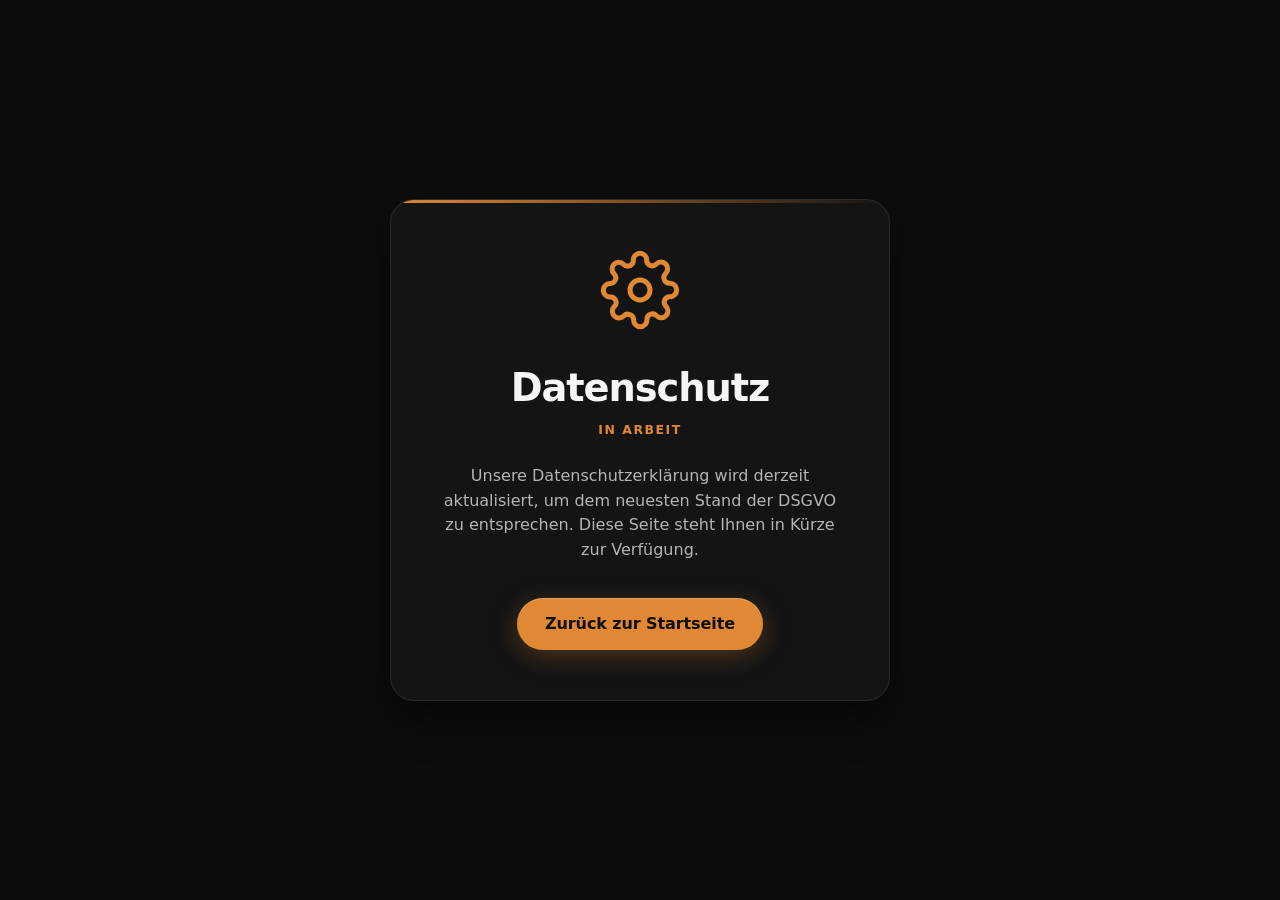
==== commit 88dda312: "Die neusten Design Änderungen und Farb Anpassungen und Allergene Anpassungen. Bug fixes." ====
--- a/datenschutz.html
+++ b/datenschutz.html
@@ -93,7 +93,7 @@
             border: none;
             cursor: pointer;
             transition: transform 120ms var(--ease-out), box-shadow var(--transition-smooth), background var(--transition-fast);
-            box-shadow: 0 6px 24px rgba(255, 102, 0, 0.28), inset 0 1px 0 rgba(255, 255, 255, 0.25);
+            box-shadow: 0 6px 24px rgba(225, 136, 52, 0.28), inset 0 1px 0 rgba(255, 255, 255, 0.25);
         }
 
         @media (hover: hover) {
--- a/style.css
+++ b/style.css
@@ -21,11 +21,11 @@
   --text-secondary: #b4b4ba;
   --text-muted: #8e8e93;
 
-  --accent: #ff6600;
-  --accent-hover: #ff8533;
-  --accent-pressed: #e65c00;
-  --accent-glow: rgba(255, 102, 0, 0.12);
-  --accent-glow-strong: rgba(255, 102, 0, 0.22);
+  --accent: rgb(225, 136, 52);
+  --accent-hover: #ea9d4d;
+  --accent-pressed: #d1771f;
+  --accent-glow: rgba(225, 136, 52, 0.12);
+  --accent-glow-strong: rgba(225, 136, 52, 0.22);
   --danger-color: #ff453a;
 
   /* Typography — System-Font: bringt Optical Sizing & Tracking-Tabellen schon mit */
@@ -316,7 +316,7 @@
   align-items: center;
   gap: var(--space-xs);
   padding: 0.45rem 1rem;
-  border: 1px solid rgba(255, 102, 0, 0.45);
+  border: 1px solid rgba(225, 136, 52, 0.45);
   border-radius: var(--radius-pill);
   font-family: var(--font-heading);
   font-size: 0.72rem;
@@ -386,7 +386,7 @@
   cursor: pointer;
   transition: box-shadow var(--transition-smooth),
     background var(--transition-fast);
-  box-shadow: 0 6px 24px rgba(255, 102, 0, 0.28),
+  box-shadow: 0 6px 24px rgba(225, 136, 52, 0.28),
     inset 0 1px 0 rgba(255, 255, 255, 0.25);
 }
 
@@ -394,7 +394,7 @@
   .hero__cta:hover {
     background: var(--accent-hover);
     box-shadow: 0 10px 34px var(--accent-glow-strong),
-      0 6px 24px rgba(255, 102, 0, 0.3),
+      0 6px 24px rgba(225, 136, 52, 0.3),
       inset 0 1px 0 rgba(255, 255, 255, 0.3);
   }
 }
@@ -562,7 +562,7 @@
   border-radius: var(--radius-pill);
   transition: background var(--transition-smooth);
   z-index: 1;
-  box-shadow: 0 2px 10px rgba(255, 102, 0, 0.3),
+  box-shadow: 0 2px 10px rgba(225, 136, 52, 0.3),
     inset 0 1px 0 rgba(255, 255, 255, 0.25);
   will-change: transform;
 }
@@ -581,53 +581,153 @@
 }
 
 .menu-card {
-  background: var(--bg-secondary);
+  position: relative;
+  perspective: 1400px;
+  -webkit-perspective: 1400px;
+  background: transparent;
+  border: none;
+  padding: 0;
+  outline: none;
+  cursor: pointer;
+  user-select: none;
+  -webkit-user-select: none;
+  -webkit-tap-highlight-color: transparent;
+  touch-action: manipulation;
+  height: 100%;
+}
+
+.menu-card:focus-visible {
+  outline: 2px solid var(--accent);
+  outline-offset: 4px;
+  border-radius: var(--radius-lg);
+}
+
+.menu-card__inner {
+  position: relative;
+  width: 100%;
+  height: 100%;
+  display: grid;
+  grid-template-columns: 100%;
+  grid-template-rows: 100%;
+  transform-style: preserve-3d;
+  -webkit-transform-style: preserve-3d;
+  will-change: transform;
+  border-radius: var(--radius-lg);
+}
+
+/* Instant press response per Apple WWDC & SKILL.md */
+.menu-card.is-pressed .menu-card__inner {
+  transform: scale(0.982);
+}
+
+.menu-card__face {
+  grid-area: 1 / 1;
+  width: 100%;
+  height: 100%;
+  display: flex;
+  flex-direction: column;
+  position: relative;
   border-radius: var(--radius-lg);
   overflow: hidden;
-  border: 1px solid var(--border-accent);
-  box-shadow: inset 0 1px 0 rgba(255, 255, 255, 0.04);
-  transition: transform var(--transition-smooth),
-    border-color var(--transition-smooth),
+  backface-visibility: hidden;
+  -webkit-backface-visibility: hidden;
+
+  /* Apple VisionOS Liquid Glass Material */
+  background: linear-gradient(165deg, rgba(28, 28, 32, 0.76) 0%, rgba(15, 15, 18, 0.9) 100%);
+  backdrop-filter: blur(28px) saturate(180%);
+  -webkit-backdrop-filter: blur(28px) saturate(180%);
+  border: 1px solid rgba(255, 255, 255, 0.12);
+  box-shadow: 0 16px 36px -8px rgba(0, 0, 0, 0.55),
+    inset 0 1px 0 rgba(255, 255, 255, 0.18),
+    inset 0 -1px 0 rgba(0, 0, 0, 0.4);
+  transition: border-color var(--transition-smooth),
     box-shadow var(--transition-smooth);
 }
 
+/* Front Face: Single */
+.menu-card__face--front {
+  transform: rotateY(0deg) translateZ(1px);
+}
+
+/* Back Face: Menü */
+.menu-card__face--back {
+  transform: rotateY(180deg) translateZ(1px);
+  background: linear-gradient(165deg, rgba(34, 26, 20, 0.8) 0%, rgba(16, 15, 18, 0.92) 100%);
+  border-color: rgba(225, 136, 52, 0.32);
+  box-shadow: 0 18px 42px -8px rgba(0, 0, 0, 0.65),
+    0 0 24px -4px rgba(225, 136, 52, 0.14),
+    inset 0 1px 0 rgba(255, 255, 255, 0.22),
+    inset 0 -1px 0 rgba(0, 0, 0, 0.4);
+}
+
+/* Glass Sheen (Dynamischer Lichtstreif bei Rotation) */
+.menu-card__glass-sheen {
+  position: absolute;
+  inset: -50%;
+  width: 200%;
+  height: 200%;
+  pointer-events: none;
+  background: linear-gradient(115deg,
+      transparent 38%,
+      rgba(255, 255, 255, 0.03) 46%,
+      rgba(255, 255, 255, 0.2) 50%,
+      rgba(255, 255, 255, 0.03) 54%,
+      transparent 62%);
+  mix-blend-mode: overlay;
+  z-index: 5;
+  transform: translateX(-100%) rotate(25deg);
+  will-change: transform;
+}
+
+/* Desktop Hover */
 @media (hover: hover) {
-  .menu-card:hover {
-    transform: translateY(-4px);
-    border-color: rgba(255, 102, 0, 0.3);
-    box-shadow: 0 12px 40px rgba(0, 0, 0, 0.4),
-      0 0 0 1px rgba(255, 102, 0, 0.1);
-  }
-}
-
+  .menu-card:hover .menu-card__face--front {
+    border-color: rgba(255, 255, 255, 0.25);
+    box-shadow: 0 22px 50px -10px rgba(0, 0, 0, 0.65),
+      inset 0 1px 0 rgba(255, 255, 255, 0.28);
+  }
+
+  .menu-card:hover .menu-card__face--back {
+    border-color: rgba(225, 136, 52, 0.55);
+    box-shadow: 0 22px 50px -10px rgba(0, 0, 0, 0.7),
+      0 0 32px 0 rgba(225, 136, 52, 0.22),
+      inset 0 1px 0 rgba(255, 255, 255, 0.3);
+  }
+}
+
+/* Image Wrapper */
 .menu-card__image-wrapper {
   position: relative;
   width: 100%;
   aspect-ratio: 16 / 10;
   overflow: hidden;
+  background: #111114;
 }
 
 .menu-card__image {
   width: 100%;
   height: 100%;
   object-fit: cover;
-  transition: transform 0.8s var(--ease-out);
-}
-
-@media (hover: hover) {
-  .menu-card:hover .menu-card__image {
-    transform: scale(1.05);
-  }
+  object-position: center;
+  display: block;
+}
+
+.menu-card__image--menu {
+  object-position: center 30%;
 }
 
 .menu-card__image-overlay {
   position: absolute;
   inset: 0;
   background: linear-gradient(to bottom,
-      transparent 40%,
-      rgba(20, 20, 20, 0.9) 100%);
-}
-
+      rgba(0, 0, 0, 0.15) 0%,
+      transparent 35%,
+      rgba(15, 15, 18, 0.95) 100%);
+  pointer-events: none;
+  z-index: 1;
+}
+
+/* Tags on Image */
 .menu-card__tag {
   position: absolute;
   top: var(--space-md);
@@ -636,7 +736,7 @@
   align-items: center;
   gap: 0.3rem;
   padding: 0.35rem 0.75rem;
-  background: rgba(13, 13, 13, 0.55);
+  background: rgba(13, 13, 15, 0.65);
   backdrop-filter: blur(14px) saturate(160%);
   -webkit-backdrop-filter: blur(14px) saturate(160%);
   border-radius: var(--radius-sm);
@@ -645,7 +745,9 @@
   letter-spacing: 0.08em;
   text-transform: uppercase;
   color: var(--text-primary);
-  border: 1px solid rgba(255, 255, 255, 0.12);
+  border: 1px solid rgba(255, 255, 255, 0.14);
+  z-index: 2;
+  box-shadow: 0 4px 12px rgba(0, 0, 0, 0.3);
 }
 
 .menu-card__tag--gold {
@@ -657,7 +759,6 @@
   overflow: hidden;
 }
 
-/* Ein einzelner Lichtstreifen alle paar Sekunden statt Dauerflimmern (nur transform) */
 .menu-card__tag--gold::after {
   content: '';
   position: absolute;
@@ -674,54 +775,70 @@
   animation: shimmer-swipe 6s infinite ease-in-out;
 }
 
-@keyframes shimmer-swipe {
-  0% {
-    transform: translateX(-250%) rotate(25deg);
-  }
-
-  14%,
-  100% {
-    transform: translateX(450%) rotate(25deg);
-  }
-}
-
-.menu-card__menu-tag {
+.menu-card__tag--menu {
+  background: var(--accent);
+  color: #0d0d0d;
+  font-weight: 700;
+  border: 1px solid var(--accent);
+  box-shadow: 0 4px 14px rgba(225, 136, 52, 0.4),
+    inset 0 1px 0 rgba(255, 255, 255, 0.3);
+}
+
+/* Glass Flip Pill (Top-Right Action) */
+.menu-card__flip-pill {
   position: absolute;
   top: var(--space-md);
   right: var(--space-md);
   display: inline-flex;
   align-items: center;
-  padding: 0.35rem 0.75rem;
-  background: var(--accent);
-  color: var(--bg-primary);
-  border-radius: var(--radius-sm);
-  font-size: 0.72rem;
-  font-weight: 700;
-  letter-spacing: 0.08em;
-  text-transform: uppercase;
-  border: 1px solid var(--accent);
-  box-shadow: 0 4px 12px rgba(255, 102, 0, 0.3),
-    inset 0 1px 0 rgba(255, 255, 255, 0.25);
-  opacity: 0;
-  transform: translateY(-10px);
-  transition: opacity var(--transition-smooth), transform var(--transition-smooth);
-  pointer-events: none;
-  z-index: 2;
-}
-
-.menu--show-menu .menu-card__menu-tag {
-  opacity: 1;
-  transform: translateY(0);
-}
-
-/* Card highlight in Menü-mode */
-.menu--show-menu .menu-card {
-  border-color: rgba(255, 102, 0, 0.25);
-  box-shadow: 0 12px 40px rgba(0, 0, 0, 0.5), 0 0 15px rgba(255, 102, 0, 0.05);
-}
-
+  gap: 0.38rem;
+  padding: 0.32rem 0.75rem;
+  background: rgba(16, 16, 19, 0.65);
+  backdrop-filter: blur(16px) saturate(180%);
+  -webkit-backdrop-filter: blur(16px) saturate(180%);
+  border: 1px solid rgba(255, 255, 255, 0.16);
+  border-radius: 9999px;
+  font-size: 0.73rem;
+  font-weight: 600;
+  letter-spacing: 0.02em;
+  color: var(--text-primary);
+  box-shadow: 0 4px 14px rgba(0, 0, 0, 0.35),
+    inset 0 1px 0 rgba(255, 255, 255, 0.18);
+  transition: transform 0.25s cubic-bezier(0.16, 1, 0.3, 1),
+    background-color 0.25s ease,
+    border-color 0.25s ease,
+    color 0.25s ease;
+  z-index: 3;
+}
+
+.menu-card__flip-icon {
+  flex-shrink: 0;
+  transition: transform 0.35s var(--ease-out);
+}
+
+.menu-card:hover .menu-card__flip-pill {
+  transform: scale(1.05);
+  background: rgba(225, 136, 52, 0.22);
+  border-color: rgba(225, 136, 52, 0.45);
+  color: #ffffff;
+}
+
+.menu-card:hover .menu-card__flip-pill .menu-card__flip-icon {
+  transform: rotate(180deg);
+}
+
+.menu-card__flip-pill--menu {
+  background: rgba(225, 136, 52, 0.18);
+  border-color: rgba(225, 136, 52, 0.35);
+  color: var(--accent);
+}
+
+/* Card Body */
 .menu-card__body {
   padding: var(--space-lg);
+  display: flex;
+  flex-direction: column;
+  flex: 1;
 }
 
 .menu-card__top-row {
@@ -729,7 +846,16 @@
   align-items: flex-start;
   justify-content: space-between;
   gap: var(--space-md);
-  margin-bottom: var(--space-sm);
+  margin-bottom: var(--space-xs);
+}
+
+/* Name + Allergen-Zeile als vertikaler Stapel links neben dem Preis */
+.menu-card__title-group {
+  display: flex;
+  flex-direction: column;
+  align-items: flex-start;
+  gap: 0.3rem;
+  min-width: 0;
 }
 
 .menu-card__name {
@@ -738,67 +864,160 @@
   font-weight: 700;
   line-height: 1.2;
   letter-spacing: var(--tracking-heading);
+  display: flex;
+  align-items: center;
+  gap: 0.45rem;
+  flex-wrap: wrap;
+}
+
+.menu-card__name-badge {
+  font-size: 0.72rem;
+  font-weight: 700;
+  letter-spacing: 0.06em;
+  text-transform: uppercase;
+  background: rgba(225, 136, 52, 0.15);
+  color: var(--accent);
+  padding: 0.18rem 0.5rem;
+  border-radius: var(--radius-xs);
+  border: 1px solid rgba(225, 136, 52, 0.28);
+}
+
+.menu-card__name-title {
+  display: inline-flex;
+  align-items: baseline;
+  gap: 0.26em;
+}
+
+/* ============================================
+   Big Wac / Big Mac — 3D Coin Morph Animation
+   ============================================ */
+.wac-morph {
+  display: inline-flex;
+  align-items: baseline;
+  position: relative;
+  vertical-align: baseline;
+  perspective: 500px;
+}
+
+.wac-morph__coin {
+  display: inline-grid;
+  grid-template-columns: 1fr;
+  grid-template-rows: 1fr;
+  place-items: center;
+  position: relative;
+  transform-style: preserve-3d;
+  -webkit-transform-style: preserve-3d;
+  will-change: transform;
+  animation: wacFlipCycle 5.5s cubic-bezier(0.45, 0.05, 0.25, 1) infinite;
+}
+
+.wac-morph__face {
+  grid-area: 1 / 1;
+  backface-visibility: hidden;
+  -webkit-backface-visibility: hidden;
+  display: inline-block;
+  line-height: 1;
+  font-family: var(--font-heading);
+  font-weight: 700;
+  user-select: none;
+}
+
+.wac-morph__face--w {
+  transform: rotateY(0deg) translateZ(1px);
+  color: var(--text-primary);
+}
+
+.wac-morph__face--m {
+  transform: rotateY(180deg) translateZ(1px);
+  color: #FFC72C;
+  font-weight: 900;
+  text-shadow:
+    0 0 10px rgba(255, 199, 44, 0.75),
+    0 0 22px rgba(255, 199, 44, 0.4),
+    0 1px 3px rgba(0, 0, 0, 0.9);
+  filter: drop-shadow(0 0 4px rgba(255, 199, 44, 0.6));
+}
+
+.wac-morph__rest {
+  display: inline-block;
+  line-height: 1;
+}
+
+@keyframes wacFlipCycle {
+  0%, 12% {
+    transform: rotateY(0deg);
+  }
+  27% {
+    transform: rotateY(180deg);
+  }
+  48% {
+    transform: rotateY(180deg) scale(1.08);
+  }
+  68% {
+    transform: rotateY(180deg) scale(1);
+  }
+  72% {
+    transform: rotateY(180deg);
+  }
+  87%, 100% {
+    transform: rotateY(360deg);
+  }
+}
+
+@media (prefers-reduced-motion: reduce) {
+  .wac-morph__coin {
+    animation: none !important;
+    transform: none !important;
+  }
+}
+
+.sr-only {
+  position: absolute;
+  width: 1px;
+  height: 1px;
+  padding: 0;
+  margin: -1px;
+  overflow: hidden;
+  clip: rect(0, 0, 0, 0);
+  white-space: nowrap;
+  border-width: 0;
 }
 
 .menu-card__price-wrapper {
-  display: inline-grid;
-  grid-template-areas: "price";
-  height: 24px;
-  overflow: hidden;
+  display: inline-flex;
+  align-items: center;
 }
 
 .menu-card__price {
-  grid-area: price;
-  justify-self: end;
   font-family: var(--font-heading);
-  font-size: 1.15rem;
+  font-size: 1.18rem;
   font-weight: 700;
   letter-spacing: -0.01em;
   font-variant-numeric: tabular-nums;
   color: var(--accent);
   white-space: nowrap;
-  transition: transform var(--transition-smooth), opacity var(--transition-smooth);
-  line-height: 24px;
 }
 
 .menu-card__price--menu {
-  opacity: 0;
-  transform: translateY(100%);
-}
-
-.menu--show-menu .menu-card__price--single {
-  opacity: 0;
-  transform: translateY(-100%);
-}
-
-.menu--show-menu .menu-card__price--menu {
-  opacity: 1;
-  transform: translateY(0);
-}
-
+  color: var(--accent);
+  text-shadow: 0 0 15px rgba(225, 136, 52, 0.3);
+}
+
+/* Menü-Badge */
 .menu-card__menu-badge {
   display: inline-flex;
   align-items: center;
   gap: var(--space-xs);
-  background: rgba(255, 102, 0, 0.06);
-  border: 1px solid rgba(255, 102, 0, 0.12);
+  background: rgba(225, 136, 52, 0.08);
+  border: 1px solid rgba(225, 136, 52, 0.2);
   color: var(--accent);
   padding: 0.35rem 0.75rem;
   border-radius: var(--radius-sm);
   font-size: 0.75rem;
   font-weight: 600;
   letter-spacing: 0.01em;
-  margin-top: 0;
-  margin-bottom: 0;
-  opacity: 0;
-  max-height: 0;
-  overflow: hidden;
-  transform: translateY(-6px);
-  transition: opacity var(--transition-fast),
-              max-height var(--transition-smooth),
-              transform var(--transition-smooth),
-              margin-bottom var(--transition-smooth),
-              margin-top var(--transition-smooth);
+  margin-bottom: var(--space-xs);
+  width: fit-content;
 }
 
 .menu-card__menu-badge-icon {
@@ -806,26 +1025,21 @@
   color: var(--accent);
 }
 
-.menu--show-menu .menu-card__menu-badge {
-  opacity: 1;
-  max-height: 36px;
-  transform: translateY(0);
-  margin-top: var(--space-xs);
-  margin-bottom: var(--space-xs);
-}
-
 .menu-card__desc {
-  font-size: 0.94rem;
-  line-height: 1.55;
+  font-size: 0.92rem;
+  line-height: 1.52;
   color: var(--text-secondary);
   text-wrap: pretty;
-}
-
-.menu-card__ingredients {
+  margin-bottom: var(--space-sm);
+}
+
+/* Ingredients & Combo Pills */
+.menu-card__ingredients,
+.menu-card__combo-pills {
   display: flex;
   flex-wrap: wrap;
-  gap: 0.4rem;
-  margin-top: var(--space-sm);
+  gap: 0.38rem;
+  margin-top: 0;
 }
 
 .menu-card__ingredient {
@@ -836,7 +1050,880 @@
   font-weight: 500;
   color: var(--text-muted);
   letter-spacing: 0.01em;
-  border: 1px solid rgba(255, 255, 255, 0.06);
+  border: 1px solid rgba(255, 255, 255, 0.07);
+}
+
+.menu-card__combo-pill {
+  display: inline-flex;
+  align-items: center;
+  padding: 0.28rem 0.65rem;
+  background: rgba(225, 136, 52, 0.08);
+  border: 1px solid rgba(225, 136, 52, 0.22);
+  border-radius: var(--radius-xs);
+  font-size: 0.74rem;
+  font-weight: 500;
+  color: rgba(255, 255, 255, 0.92);
+  letter-spacing: 0.015em;
+  backdrop-filter: blur(8px);
+  -webkit-backdrop-filter: blur(8px);
+}
+
+/* Footer Hint at bottom of body */
+.menu-card__footer-hint {
+  display: flex;
+  align-items: center;
+  gap: 0.4rem;
+  margin-top: auto;
+  padding-top: var(--space-md);
+  font-size: 0.74rem;
+  font-weight: 500;
+  color: var(--text-muted);
+  opacity: 0.8;
+  transition: color 0.2s ease, opacity 0.2s ease;
+}
+
+.menu-card__footer-hint-icon {
+  font-size: 0.88rem;
+  line-height: 1;
+  color: var(--accent);
+}
+
+.menu-card:hover .menu-card__footer-hint {
+  color: var(--text-secondary);
+  opacity: 1;
+}
+
+/* Accessibility: Reduced Motion */
+@media (prefers-reduced-motion: reduce) {
+  .menu-card {
+    perspective: none !important;
+  }
+
+  .menu-card__inner {
+    transform: none !important;
+    transition: none !important;
+  }
+
+  .menu-card__face {
+    backface-visibility: visible !important;
+    -webkit-backface-visibility: visible !important;
+    transition: opacity 0.25s ease !important;
+  }
+
+  .menu-card[data-mode="single"] .menu-card__face--front {
+    opacity: 1 !important;
+    pointer-events: auto !important;
+    position: relative !important;
+  }
+
+  .menu-card[data-mode="single"] .menu-card__face--back {
+    opacity: 0 !important;
+    pointer-events: none !important;
+    position: absolute !important;
+    inset: 0 !important;
+  }
+
+  .menu-card[data-mode="menu"] .menu-card__face--front {
+    opacity: 0 !important;
+    pointer-events: none !important;
+    position: absolute !important;
+    inset: 0 !important;
+  }
+
+  .menu-card[data-mode="menu"] .menu-card__face--back {
+    opacity: 1 !important;
+    pointer-events: auto !important;
+    position: relative !important;
+    transform: none !important;
+  }
+}
+
+/* --- Allergen & Additives Notation ---
+   Eigene Zeile direkt unter dem Produktnamen. Die ganze Klammer ist eine
+   Tippfläche: ein Tipp markiert alle enthaltenen Codes in der Legende. */
+.product-allergens {
+  display: block;
+  white-space: nowrap !important;
+  width: fit-content;
+  margin-left: -0.4rem;
+  padding: 0.15rem 0.4rem;
+  border-radius: var(--radius-xs);
+  font-family: var(--font-body);
+  font-size: 0.78rem;
+  font-weight: 500;
+  line-height: 1.35;
+  letter-spacing: 0.04em;
+  color: var(--text-muted);
+  cursor: pointer;
+  user-select: none;
+  -webkit-tap-highlight-color: transparent;
+  transition: color var(--transition-fast), background-color var(--transition-fast), box-shadow var(--transition-fast);
+}
+
+@media (max-width: 480px) {
+  .product-allergens {
+    font-size: 0.73rem;
+    letter-spacing: 0.02em;
+  }
+}
+
+.product-allergens--list {
+  margin-top: 0.15rem;
+  margin-left: calc(1.55rem - 0.4rem);
+  font-size: 0.74rem;
+}
+
+@media (hover: hover) {
+  .product-allergens:hover {
+    color: var(--text-secondary);
+    background: rgba(255, 255, 255, 0.05);
+  }
+}
+
+/* Aktives Produkt: seine Codes sind gerade in der Legende markiert */
+.product-allergens.is-active {
+  color: var(--accent);
+  background: rgba(225, 136, 52, 0.1);
+  box-shadow: inset 0 0 0 1px rgba(225, 136, 52, 0.3);
+}
+
+.allergen-code {
+  position: relative;
+  display: inline-block;
+  cursor: pointer;
+  color: inherit;
+  transition: color var(--transition-fast), transform var(--transition-fast);
+  padding: 0 1px;
+}
+
+.allergen-code:hover,
+.allergen-code:focus-visible {
+  color: var(--accent);
+  transform: translateY(-1px);
+  outline: none;
+}
+
+/* Tooltip via data-tooltip */
+.allergen-code[data-tooltip] {
+  position: relative;
+}
+
+.allergen-code[data-tooltip]::after {
+  content: attr(data-tooltip);
+  position: absolute;
+  bottom: calc(100% + 8px);
+  left: 50%;
+  transform: translate3d(-50%, 6px, 0);
+  background: rgba(18, 18, 20, 0.95);
+  backdrop-filter: blur(16px);
+  -webkit-backdrop-filter: blur(16px);
+  color: var(--text-primary);
+  border: 1px solid rgba(255, 255, 255, 0.16);
+  box-shadow: 0 8px 24px rgba(0, 0, 0, 0.5), 0 0 1px rgba(255, 255, 255, 0.2);
+  border-radius: var(--radius-xs);
+  padding: 0.35rem 0.65rem;
+  font-size: 0.72rem;
+  font-weight: 500;
+  letter-spacing: 0.01em;
+  white-space: nowrap;
+  pointer-events: none;
+  opacity: 0;
+  visibility: hidden;
+  transition: opacity 150ms var(--ease-out), transform 150ms var(--ease-out), visibility 150ms;
+  z-index: 100;
+}
+
+.allergen-code[data-tooltip]::before {
+  content: '';
+  position: absolute;
+  bottom: calc(100% + 2px);
+  left: 50%;
+  transform: translate3d(-50%, 6px, 0);
+  border-width: 6px 5px 0 5px;
+  border-style: solid;
+  border-color: rgba(18, 18, 20, 0.95) transparent transparent transparent;
+  pointer-events: none;
+  opacity: 0;
+  visibility: hidden;
+  transition: opacity 150ms var(--ease-out), transform 150ms var(--ease-out), visibility 150ms;
+  z-index: 101;
+}
+
+.allergen-code[data-tooltip]:hover::after,
+.allergen-code[data-tooltip]:hover::before,
+.allergen-code[data-tooltip]:focus-visible::after,
+.allergen-code[data-tooltip]:focus-visible::before {
+  opacity: 1;
+  visibility: visible;
+  transform: translate3d(-50%, 0, 0);
+}
+
+/* Die Klammer steht jetzt linksbündig: Tooltips der ersten Codes nach rechts
+   aufklappen, damit sie nicht am Kartenrand abgeschnitten werden. */
+.allergen-code[data-tooltip]:nth-child(-n + 3)::after {
+  left: -0.4rem;
+  transform: translate3d(0, 6px, 0);
+}
+
+.allergen-code[data-tooltip]:nth-child(-n + 3):hover::after,
+.allergen-code[data-tooltip]:nth-child(-n + 3):focus-visible::after {
+  transform: translate3d(0, 0, 0);
+}
+
+/* --- Fingerfood & Dips (Compact List View) --- */
+.menu__lists-grid {
+  display: grid;
+  grid-template-columns: 1fr;
+  gap: var(--space-2xl);
+  max-width: 1000px;
+  margin-inline: auto;
+  margin-top: var(--space-3xl);
+  margin-bottom: var(--space-3xl);
+}
+
+@media (min-width: 860px) {
+  .menu__lists-grid {
+    grid-template-columns: 1fr 1.15fr;
+    gap: var(--space-xl);
+    align-items: start;
+  }
+}
+
+.menu-list-section {
+  display: flex;
+  flex-direction: column;
+}
+
+.menu__category-header {
+  margin-bottom: var(--space-md);
+  border-top: 1px solid var(--border-subtle);
+  padding-top: var(--space-lg);
+}
+
+.menu__category-header-inner {
+  display: flex;
+  justify-content: space-between;
+  align-items: flex-end;
+  flex-wrap: wrap;
+  gap: var(--space-xs);
+}
+
+.menu__category-title {
+  font-family: var(--font-heading);
+  font-size: clamp(1.3rem, 2.2vw, 1.7rem);
+  font-weight: 700;
+  letter-spacing: var(--tracking-title);
+  color: var(--text-primary);
+  margin-top: 0.25rem;
+}
+
+.menu__category-tag {
+  display: inline-flex;
+  align-items: center;
+  gap: 0.4rem;
+  font-size: 0.74rem;
+  font-weight: 600;
+  letter-spacing: 0.03em;
+  color: var(--accent);
+  background: rgba(225, 136, 52, 0.08);
+  border: 1px solid rgba(225, 136, 52, 0.2);
+  padding: 0.28rem 0.75rem;
+  border-radius: var(--radius-pill);
+}
+
+.menu-list-card {
+  background: rgba(255, 255, 255, 0.02);
+  backdrop-filter: blur(20px);
+  -webkit-backdrop-filter: blur(20px);
+  border: 1px solid var(--border-subtle);
+  border-top: 1px solid var(--border-highlight);
+  border-radius: var(--radius-lg);
+  padding: var(--space-sm) var(--space-md);
+  box-shadow: 0 10px 30px rgba(0, 0, 0, 0.25);
+}
+
+.menu-list {
+  list-style: none;
+  margin: 0;
+  padding: 0;
+}
+
+.menu-list__item {
+  display: flex;
+  flex-direction: column;
+  padding: 0.75rem 0.6rem;
+  border-bottom: 1px solid rgba(255, 255, 255, 0.04);
+  border-radius: var(--radius-xs);
+  transition: background-color var(--transition-fast), transform var(--transition-fast);
+}
+
+.menu-list__item:last-child {
+  border-bottom: none;
+}
+
+.menu-list__item:hover {
+  background: rgba(255, 255, 255, 0.035);
+  transform: translateX(2px);
+}
+
+.menu-list__main {
+  display: flex;
+  justify-content: space-between;
+  align-items: baseline;
+  width: 100%;
+}
+
+.menu-list__desc {
+  font-size: 0.81rem;
+  color: var(--text-muted);
+  margin-top: 0.22rem;
+  margin-left: 1.55rem;
+  line-height: 1.35;
+  letter-spacing: 0.01em;
+}
+
+.menu-list__start {
+  display: flex;
+  align-items: baseline;
+  gap: 0.45rem;
+  flex-wrap: wrap;
+  min-width: 0;
+}
+
+.menu-list__num {
+  font-family: var(--font-heading);
+  font-size: 0.85rem;
+  font-weight: 700;
+  color: var(--accent);
+  letter-spacing: -0.01em;
+  flex-shrink: 0;
+}
+
+.menu-list__name {
+  font-family: var(--font-heading);
+  font-size: 1.02rem;
+  font-weight: 600;
+  letter-spacing: var(--tracking-heading);
+  color: var(--text-primary);
+}
+
+.menu-list__dots {
+  flex-grow: 1;
+  border-bottom: 1px dashed rgba(255, 255, 255, 0.09);
+  margin: 0 0.75rem;
+  position: relative;
+  top: -3px;
+  min-width: 15px;
+}
+
+.menu-list__end {
+  flex-shrink: 0;
+  margin-left: auto;
+}
+
+.menu-list__price {
+  font-family: var(--font-heading);
+  font-size: 1.05rem;
+  font-weight: 700;
+  font-variant-numeric: tabular-nums;
+  color: var(--accent);
+  letter-spacing: -0.01em;
+  white-space: nowrap;
+}
+
+@media (max-width: 420px) {
+  .menu-list__dots {
+    display: none;
+  }
+
+  .menu-list__main {
+    gap: var(--space-sm);
+  }
+
+  .menu-list__desc {
+    margin-left: 1.35rem;
+  }
+}
+
+/* --- Allergen & Additive Legend --- */
+.menu__legend-section {
+  margin-top: var(--space-2xl);
+  margin-bottom: var(--space-xl);
+  max-width: 1000px;
+  margin-inline: auto;
+}
+
+.legend-card {
+  background: rgba(20, 20, 22, 0.75);
+  backdrop-filter: blur(24px);
+  -webkit-backdrop-filter: blur(24px);
+  border: 1px solid var(--border-subtle);
+  border-top: 1px solid var(--border-highlight);
+  border-radius: var(--radius-lg);
+  overflow: hidden;
+  box-shadow: 0 16px 40px rgba(0, 0, 0, 0.35);
+  transition: border-color var(--transition-fast), box-shadow var(--transition-fast);
+}
+
+.legend-card__header {
+  display: flex;
+  justify-content: space-between;
+  align-items: center;
+  padding: var(--space-md) var(--space-xl);
+  background: rgba(255, 255, 255, 0.02);
+  border-bottom: 1px solid rgba(255, 255, 255, 0.06);
+  flex-wrap: wrap;
+  gap: var(--space-md);
+  cursor: pointer;
+  user-select: none;
+  width: 100%;
+  text-align: left;
+  transition: background-color var(--transition-fast), border-bottom-color var(--transition-fast), transform var(--transition-fast);
+}
+
+.legend-card__header:hover {
+  background: rgba(255, 255, 255, 0.045);
+}
+
+.legend-card__header:focus-visible {
+  outline: 2px solid var(--accent);
+  outline-offset: -2px;
+}
+
+.legend-card__header:active {
+  background: rgba(255, 255, 255, 0.07);
+}
+
+.legend-card:has(.legend-card__content.is-collapsed) {
+  cursor: pointer;
+}
+
+.legend-card:has(.legend-card__content.is-collapsed):hover {
+  border-color: rgba(225, 136, 52, 0.35);
+  box-shadow: 0 16px 45px rgba(0, 0, 0, 0.45), 0 0 24px rgba(225, 136, 52, 0.1);
+}
+
+.legend-card:has(.legend-card__content.is-collapsed) .legend-card__header {
+  border-bottom-color: transparent;
+}
+
+.legend-card__title-group {
+  display: flex;
+  align-items: center;
+  gap: var(--space-md);
+}
+
+.legend-card__icon {
+  width: 38px;
+  height: 38px;
+  border-radius: 50%;
+  background: rgba(225, 136, 52, 0.08);
+  border: 1px solid rgba(225, 136, 52, 0.2);
+  color: var(--accent);
+  display: flex;
+  align-items: center;
+  justify-content: center;
+  flex-shrink: 0;
+  transition: transform var(--transition-fast), background var(--transition-fast), border-color var(--transition-fast);
+}
+
+.legend-card__header:hover .legend-card__icon {
+  transform: scale(1.06);
+  background: rgba(225, 136, 52, 0.15);
+  border-color: rgba(225, 136, 52, 0.4);
+}
+
+.legend-card__title {
+  font-family: var(--font-heading);
+  font-size: 1.15rem;
+  font-weight: 700;
+  letter-spacing: var(--tracking-heading);
+  color: var(--text-primary);
+}
+
+.legend-card__subtitle {
+  font-size: 0.78rem;
+  color: var(--text-muted);
+  margin-top: 2px;
+  transition: color var(--transition-fast);
+}
+
+.legend-card__header:hover .legend-card__subtitle {
+  color: var(--text-secondary);
+}
+
+.legend-card__indicator,
+.legend-card__toggle-btn {
+  display: inline-flex;
+  align-items: center;
+  gap: 0.45rem;
+  background: rgba(255, 255, 255, 0.06);
+  border: 1px solid rgba(255, 255, 255, 0.1);
+  color: var(--text-secondary);
+  padding: 0.45rem 0.9rem;
+  border-radius: var(--radius-pill);
+  font-size: 0.78rem;
+  font-weight: 600;
+  pointer-events: none;
+  transition: all var(--transition-fast);
+}
+
+.legend-card__header:hover .legend-card__indicator,
+.legend-card__header:hover .legend-card__toggle-btn {
+  background: rgba(225, 136, 52, 0.12);
+  border-color: rgba(225, 136, 52, 0.3);
+  color: var(--accent);
+}
+
+.legend-card__toggle-icon {
+  transition: transform 0.3s var(--ease-out);
+}
+
+.legend-card__header[aria-expanded="false"] .legend-card__toggle-icon,
+.legend-card[data-expanded="false"] .legend-card__toggle-icon,
+.legend-card__toggle-btn[aria-expanded="false"] .legend-card__toggle-icon {
+  transform: rotate(180deg);
+}
+
+.legend-card__header[aria-expanded="true"] .legend-card__toggle-icon,
+.legend-card[data-expanded="true"] .legend-card__toggle-icon,
+.legend-card__toggle-btn[aria-expanded="true"] .legend-card__toggle-icon {
+  transform: rotate(0deg);
+}
+
+.legend-card__content {
+  padding: var(--space-xl);
+  transition: max-height 0.4s var(--ease-out), opacity 0.3s ease;
+}
+
+.legend-card__content.is-collapsed {
+  display: none;
+}
+
+/* --- Mobile Segmented Tabs --- */
+.legend-card__tabs {
+  display: flex;
+  background: rgba(0, 0, 0, 0.45);
+  padding: 4px;
+  border-radius: var(--radius-pill);
+  border: 1px solid rgba(255, 255, 255, 0.08);
+  margin-bottom: 0.85rem;
+  gap: 4px;
+}
+
+.legend-card__tab {
+  flex: 1;
+  display: inline-flex;
+  align-items: center;
+  justify-content: center;
+  gap: 0.45rem;
+  padding: 0.5rem 0.75rem;
+  border-radius: var(--radius-pill);
+  border: none;
+  background: transparent;
+  color: var(--text-muted);
+  font-family: var(--font-body);
+  font-size: 0.78rem;
+  font-weight: 600;
+  cursor: pointer;
+  transition: all var(--transition-fast);
+}
+
+.legend-card__tab:hover {
+  color: var(--text-primary);
+  background: rgba(255, 255, 255, 0.04);
+}
+
+.legend-card__tab.is-active {
+  background: var(--accent);
+  color: #0b0b0d;
+  font-weight: 700;
+  box-shadow: 0 2px 10px rgba(225, 136, 52, 0.35);
+}
+
+.legend-card__tab-count {
+  font-size: 0.65rem;
+  font-weight: 700;
+  padding: 0.1rem 0.4rem;
+  border-radius: var(--radius-pill);
+  background: rgba(255, 255, 255, 0.12);
+  color: inherit;
+}
+
+.legend-card__tab.is-active .legend-card__tab-count {
+  background: rgba(0, 0, 0, 0.2);
+  color: #000;
+}
+
+/* Zähler: wie viele markierte Einträge in diesem Tab stecken */
+.legend-card__tab-marker {
+  display: inline-flex;
+  align-items: center;
+  justify-content: center;
+  min-width: 1.15rem;
+  height: 1.15rem;
+  padding: 0 0.3rem;
+  border-radius: var(--radius-pill);
+  background: var(--accent);
+  color: #0b0b0d;
+  font-size: 0.64rem;
+  font-weight: 800;
+  font-variant-numeric: tabular-nums;
+  box-shadow: 0 0 0 2px rgba(225, 136, 52, 0.25);
+}
+
+.legend-card__tab-marker[hidden] {
+  display: none;
+}
+
+.legend-card__tab.is-active .legend-card__tab-marker {
+  background: #0b0b0d;
+  color: var(--accent);
+  box-shadow: none;
+}
+
+.legend-card__columns {
+  display: grid;
+  grid-template-columns: repeat(auto-fit, minmax(300px, 1fr));
+  gap: var(--space-xl);
+}
+
+.legend-card__col-title {
+  font-family: var(--font-heading);
+  font-size: 0.92rem;
+  font-weight: 700;
+  letter-spacing: 0.02em;
+  color: var(--text-primary);
+  display: flex;
+  align-items: center;
+  gap: 0.5rem;
+  margin-bottom: var(--space-md);
+  padding-bottom: var(--space-xs);
+  border-bottom: 1px solid rgba(255, 255, 255, 0.06);
+}
+
+.legend-card__col-badge {
+  font-size: 0.68rem;
+  font-weight: 700;
+  background: rgba(225, 136, 52, 0.12);
+  color: var(--accent);
+  border: 1px solid rgba(225, 136, 52, 0.25);
+  border-radius: var(--radius-xs);
+  padding: 0.15rem 0.45rem;
+}
+
+.legend-list {
+  list-style: none;
+  display: grid;
+  grid-template-columns: 1fr;
+  gap: 0.35rem;
+}
+
+@media (min-width: 480px) {
+  .legend-list {
+    grid-template-columns: repeat(auto-fill, minmax(220px, 1fr));
+  }
+}
+
+.legend-list__item {
+  display: flex;
+  align-items: center;
+  gap: 0.6rem;
+  padding: 0.35rem 0.55rem;
+  border-radius: var(--radius-xs);
+  transition: background-color var(--transition-fast), transform var(--transition-fast);
+}
+
+.legend-list__item:hover,
+.legend-list__item.is-highlighted {
+  background: rgba(225, 136, 52, 0.12);
+}
+
+.legend-list__item.is-highlighted {
+  outline: 1px solid var(--accent);
+  animation: pulseHighlight 1.8s var(--ease-out);
+}
+
+.legend-list__item.is-highlighted .legend-list__code {
+  background: var(--accent);
+  border-color: var(--accent);
+  color: #0b0b0d;
+}
+
+.legend-list__item.is-highlighted .legend-list__text {
+  color: var(--text-primary);
+}
+
+@keyframes pulseHighlight {
+  0% {
+    transform: scale(1);
+    background: rgba(225, 136, 52, 0.35);
+  }
+
+  50% {
+    transform: scale(1.02);
+    background: rgba(225, 136, 52, 0.22);
+  }
+
+  100% {
+    transform: scale(1);
+    background: rgba(225, 136, 52, 0.08);
+  }
+}
+
+.legend-list__code {
+  display: inline-flex;
+  align-items: center;
+  justify-content: center;
+  width: 22px;
+  height: 22px;
+  border-radius: 6px;
+  background: rgba(255, 255, 255, 0.06);
+  border: 1px solid rgba(255, 255, 255, 0.1);
+  color: var(--text-primary);
+  font-size: 0.72rem;
+  font-weight: 700;
+  flex-shrink: 0;
+}
+
+.legend-list__code--number {
+  background: rgba(225, 136, 52, 0.08);
+  border-color: rgba(225, 136, 52, 0.2);
+  color: var(--accent);
+}
+
+.legend-list__text {
+  font-size: 0.8rem;
+  color: var(--text-secondary);
+  line-height: 1.35;
+}
+
+.legend-card__notice {
+  margin-top: var(--space-xl);
+  display: flex;
+  gap: var(--space-md);
+  align-items: flex-start;
+  background: rgba(225, 136, 52, 0.05);
+  border: 1px solid rgba(225, 136, 52, 0.18);
+  border-radius: var(--radius-md);
+  padding: var(--space-md) var(--space-lg);
+}
+
+.legend-card__notice-icon {
+  color: var(--accent);
+  flex-shrink: 0;
+  margin-top: 2px;
+}
+
+.legend-card__notice-text {
+  font-size: 0.82rem;
+  color: var(--text-secondary);
+  line-height: 1.5;
+}
+
+.legend-card__notice-text strong {
+  color: var(--text-primary);
+}
+
+.legend-card__notice-sub {
+  margin-top: 0.35rem;
+  color: var(--text-muted);
+  font-size: 0.76rem;
+}
+
+/* --- Mobile Specific Ultra-Compact Layout --- */
+@media (max-width: 768px) {
+  .legend-card__content {
+    padding: 0.75rem 0.75rem 0.9rem;
+  }
+
+  .legend-card__columns {
+    display: block;
+    gap: 0;
+  }
+
+  .legend-card__col {
+    display: none;
+  }
+
+  .legend-card__col.is-active {
+    display: block;
+    animation: legendTabFade 0.2s var(--ease-out);
+  }
+
+  @keyframes legendTabFade {
+    from {
+      opacity: 0;
+      transform: translateY(3px);
+    }
+
+    to {
+      opacity: 1;
+      transform: translateY(0);
+    }
+  }
+
+  /* Redundant column titles hidden on mobile */
+  .legend-card__col-title {
+    display: none;
+  }
+
+  /* 2-column compact grid */
+  .legend-list {
+    display: grid;
+    grid-template-columns: repeat(2, minmax(0, 1fr));
+    gap: 0.25rem 0.35rem;
+  }
+
+  .legend-list__item {
+    padding: 0.25rem 0.35rem;
+    gap: 0.45rem;
+    border-radius: var(--radius-xs);
+  }
+
+  .legend-list__code {
+    width: 20px;
+    height: 20px;
+    font-size: 0.68rem;
+    border-radius: 5px;
+  }
+
+  .legend-list__text {
+    font-size: 0.72rem;
+    line-height: 1.25;
+  }
+
+  .legend-card__notice {
+    margin-top: 0.75rem;
+    padding: 0.55rem 0.75rem;
+    gap: 0.5rem;
+  }
+
+  .legend-card__notice-icon {
+    width: 15px;
+    height: 15px;
+    margin-top: 1px;
+  }
+
+  .legend-card__notice-text {
+    font-size: 0.71rem;
+    line-height: 1.35;
+  }
+
+  .legend-card__notice-sub {
+    font-size: 0.66rem;
+    margin-top: 0.2rem;
+  }
+}
+
+@media (min-width: 769px) {
+  .legend-card__tabs {
+    display: none;
+  }
+
+  .legend-card__col {
+    display: block !important;
+  }
 }
 
 /* --- Info Section --- */
@@ -1048,7 +2135,7 @@
 
   .news-card:hover {
     transform: translateY(-2px);
-    border-color: rgba(255, 102, 0, 0.25);
+    border-color: rgba(225, 136, 52, 0.25);
     box-shadow: 0 8px 25px rgba(0, 0, 0, 0.3);
     background: rgba(255, 255, 255, 0.03);
   }
@@ -1072,9 +2159,9 @@
 }
 
 .news-card__badge--accent {
-  background: rgba(255, 102, 0, 0.1);
-  color: var(--accent);
-  border: 1px solid rgba(255, 102, 0, 0.2);
+  background: rgba(225, 136, 52, 0.1);
+  color: var(--accent);
+  border: 1px solid rgba(225, 136, 52, 0.2);
 }
 
 .news-card__badge--vacation {
@@ -1148,7 +2235,7 @@
   .footer__social-link:hover {
     background: var(--accent-glow);
     color: var(--accent);
-    border-color: rgba(255, 102, 0, 0.3);
+    border-color: rgba(225, 136, 52, 0.3);
   }
 }
 
@@ -1261,30 +2348,12 @@
   }
 }
 
-/* --- Easter Egg: W → M Auto-Flip --- */
-.wac-perspective {
-  display: inline-block;
-}
-
-.easter-egg-w {
-  display: inline-block;
-  transition: transform 0.7s var(--ease-out),
-    color 0.4s ease,
-    text-shadow 0.4s ease;
-}
-
-.easter-egg-w.flipped {
-  transform: scaleY(-1);
-  color: #ffd700;
-  text-shadow: 0 0 10px rgba(255, 215, 0, 0.4),
-    0 0 20px rgba(255, 215, 0, 0.15);
-}
-
 /* --- WIP Gear Spin Animation (Impressum & Datenschutz) --- */
 @keyframes spin-gear-icon {
   from {
     transform: rotate(0deg);
   }
+
   to {
     transform: rotate(360deg);
   }
@@ -1299,6 +2368,7 @@
 /* --- Accessibility: Transparenz & Kontrast ---
    Glas wird milchig/solide, Ränder werden definiert */
 @media (prefers-reduced-transparency: reduce) {
+
   .header__inner,
   .header.scrolled .header__inner {
     background: #181818;
@@ -1353,7 +2423,6 @@
   .menu-card:hover,
   .info-block:hover,
   .news-card:hover,
-  .menu-card:hover .menu-card__image,
   .hero__cta:hover .hero__cta-arrow,
   .info-block__link:hover .info-block__link-arrow {
     transform: none;
@@ -1369,7 +2438,7 @@
     transform: none;
   }
 
-  .easter-egg-w {
-    transition: color 0.3s ease, text-shadow 0.3s ease;
+  .legend-list__item.is-highlighted {
+    animation: none;
   }
 }
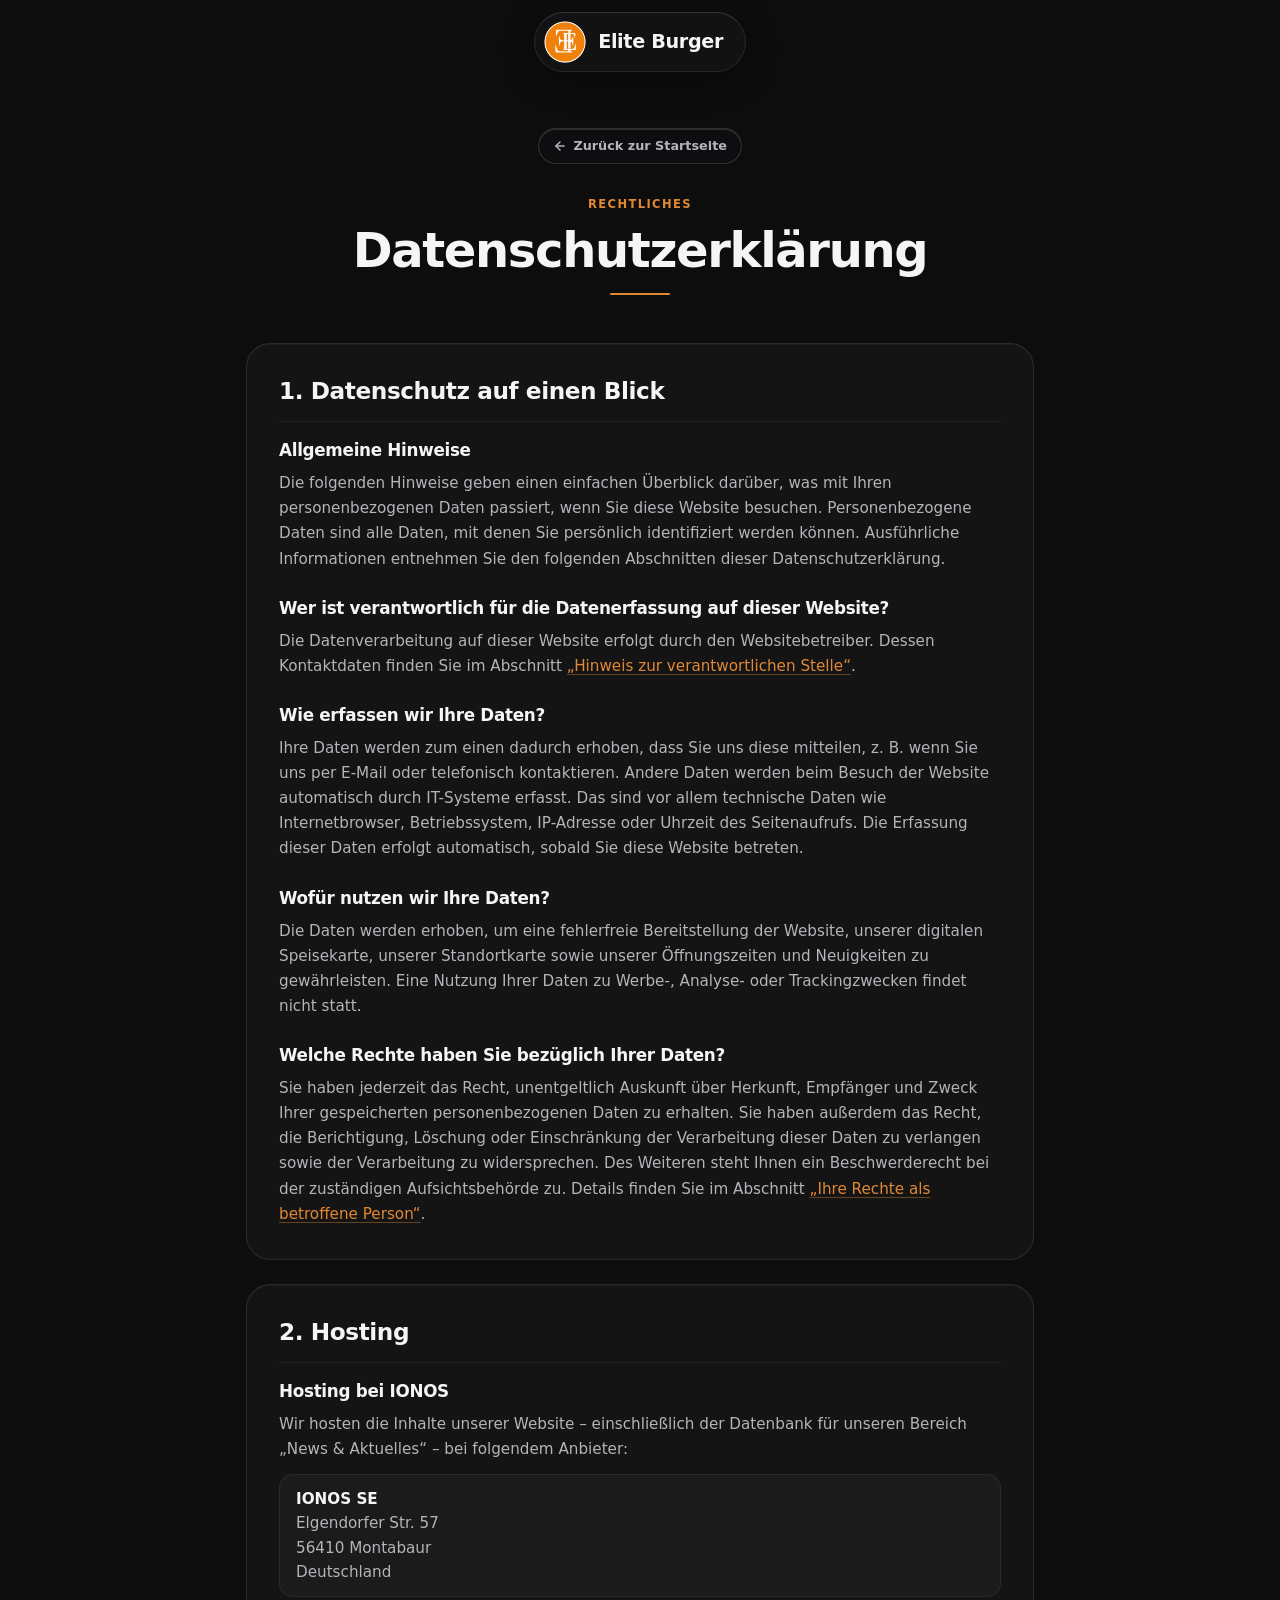
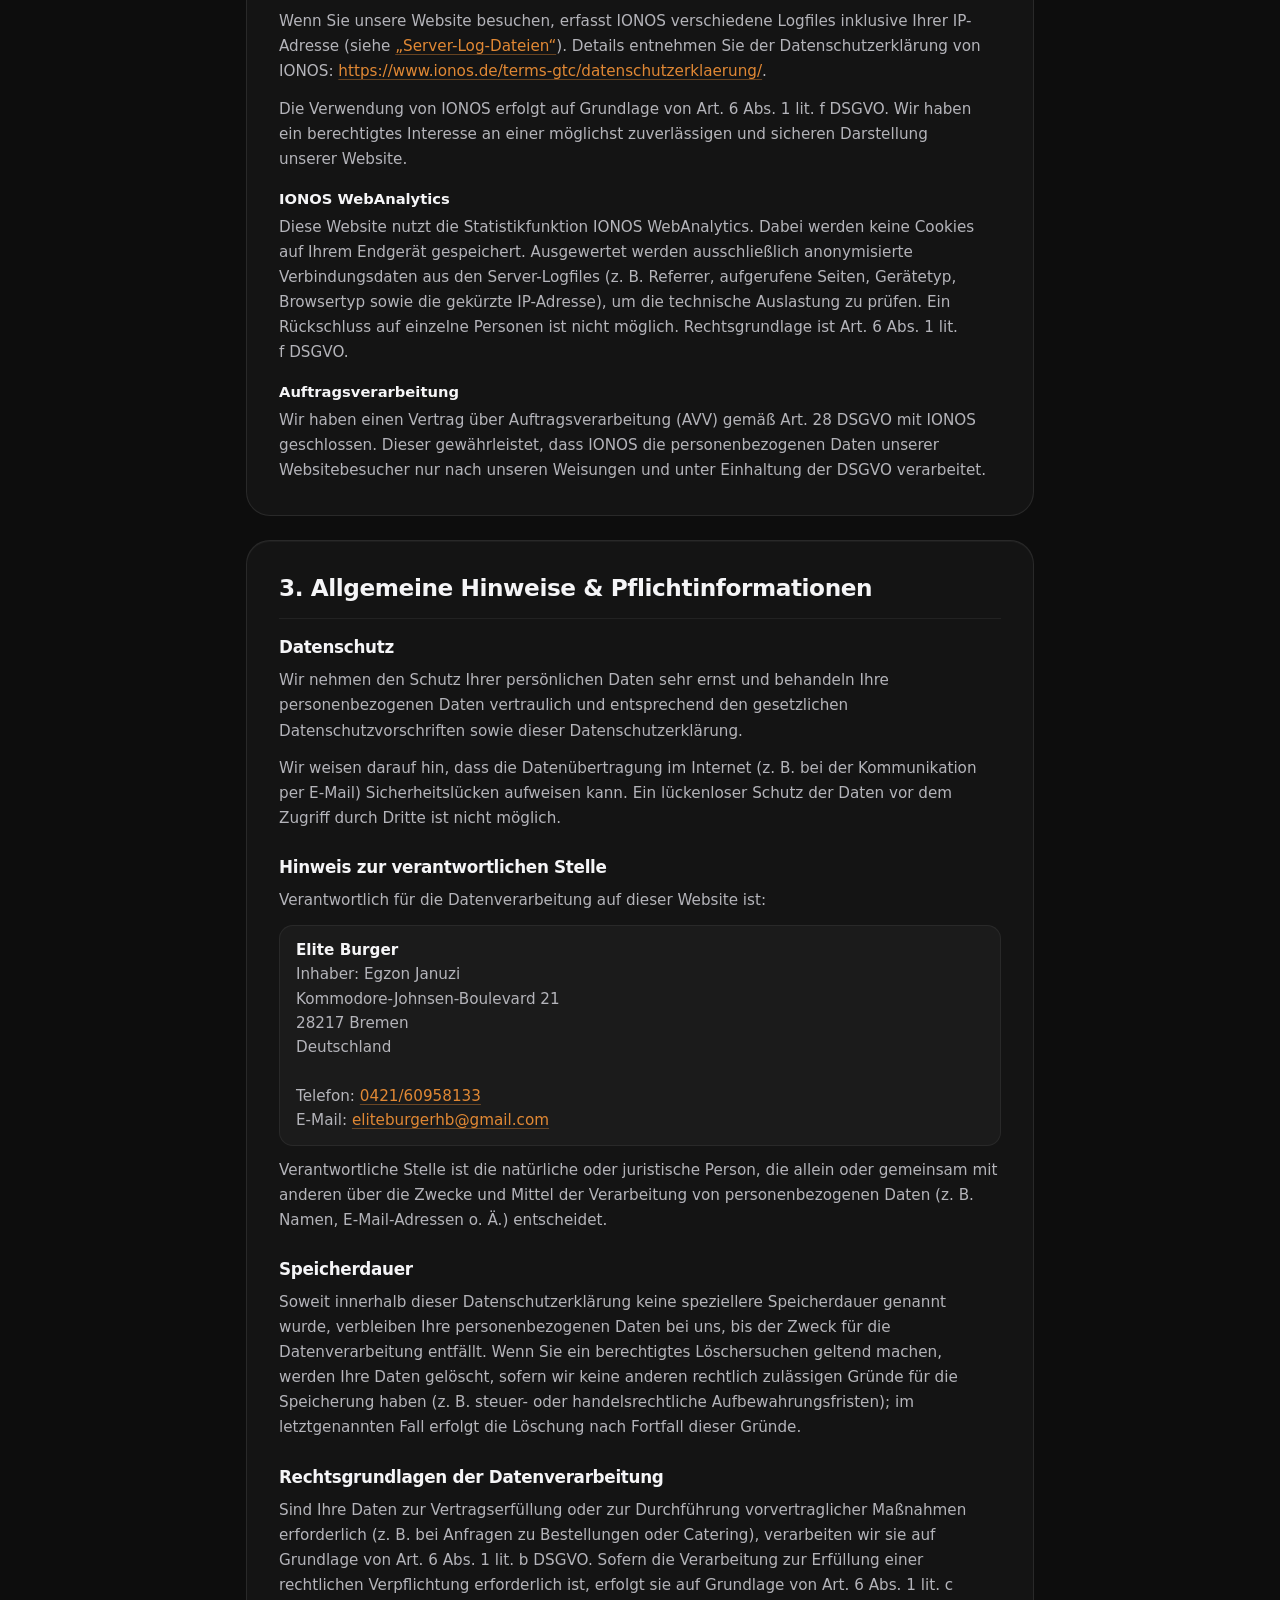
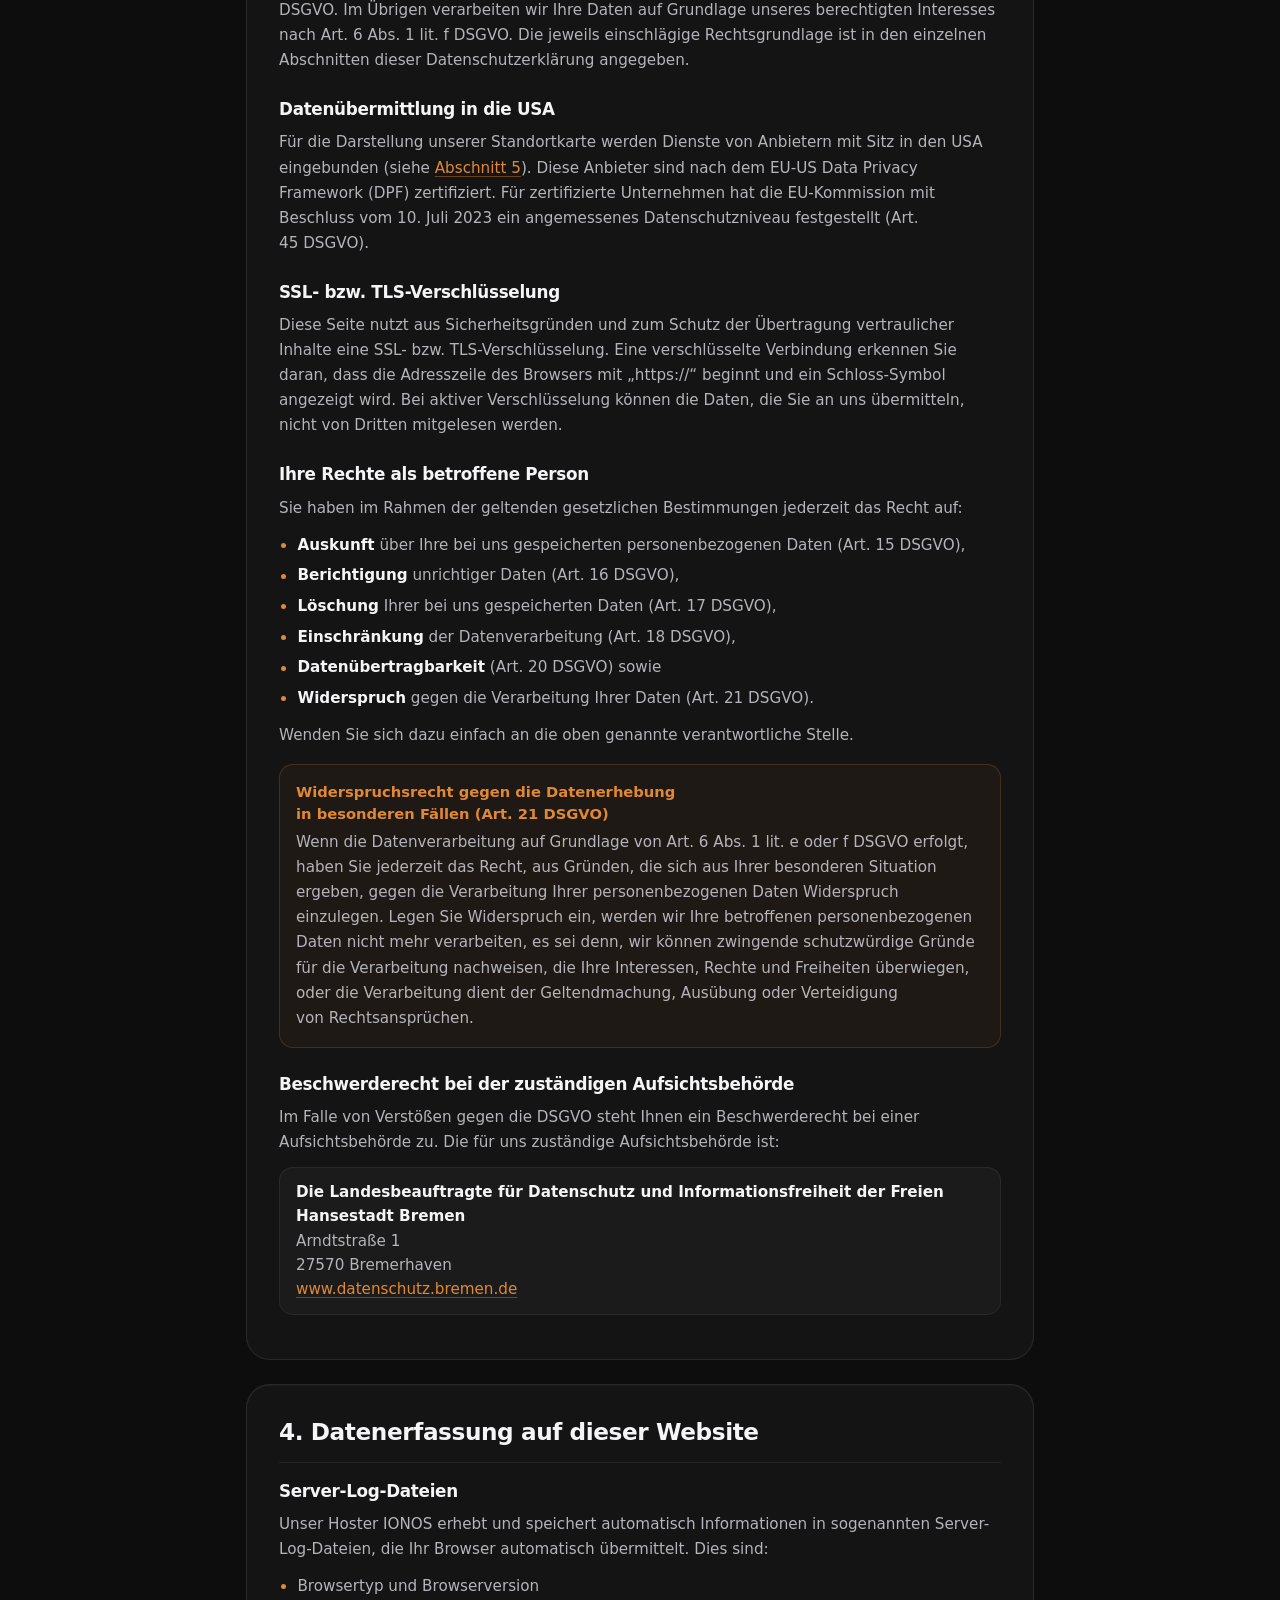
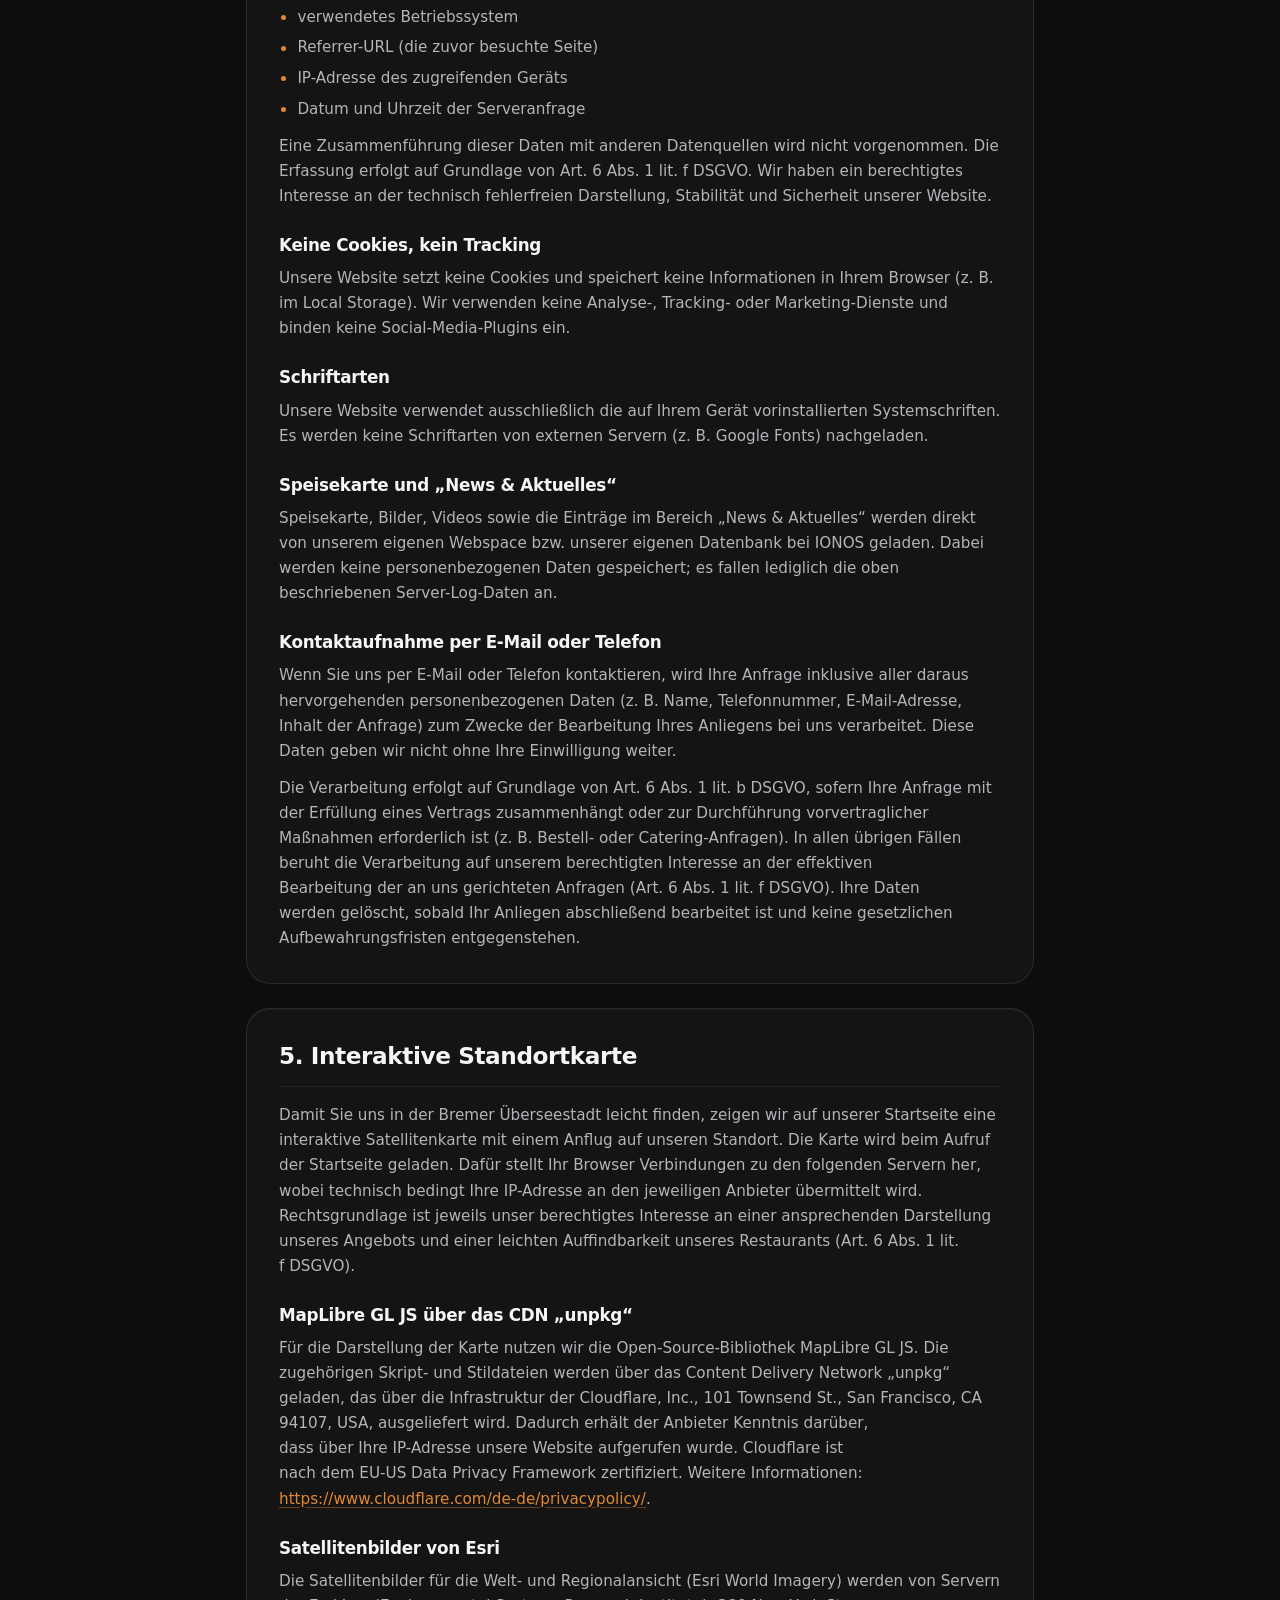
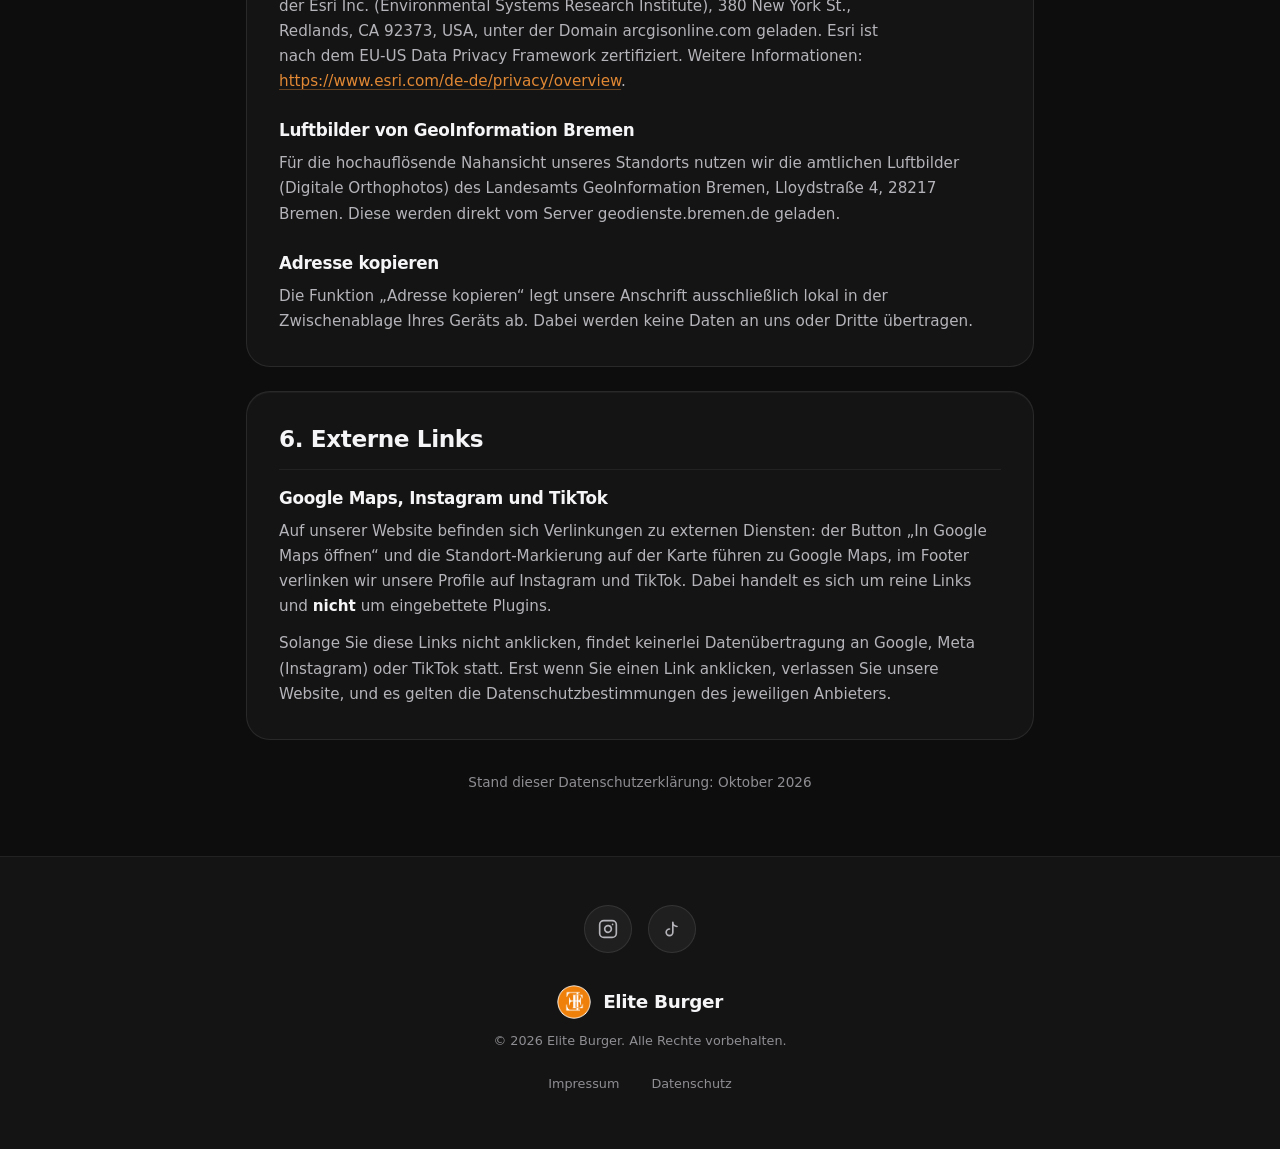
==== commit 8ec3854e: "Preisanpassung, Impressum, Datenschutz" ====
--- a/datenschutz.html
+++ b/datenschutz.html
@@ -1,130 +1,342 @@
 <!DOCTYPE html>
 <html lang="de">
+
 <head>
-    <meta charset="UTF-8">
-    <meta name="viewport" content="width=device-width, initial-scale=1.0">
-    <title>Datenschutzerklärung — In Arbeit | Elite Burger</title>
-    <link rel="stylesheet" href="style.css?v=3">
-    <style>
-        body {
-            display: flex;
-            align-items: center;
-            justify-content: center;
-            min-height: 100vh;
-            padding: 20px;
-        }
-
-        .wip-card {
-            background: var(--bg-secondary);
-            border: 1px solid var(--border-accent);
-            border-radius: var(--radius-lg);
-            padding: 50px 30px;
-            max-width: 500px;
-            width: 100%;
-            text-align: center;
-            box-shadow: 0 15px 40px rgba(0, 0, 0, 0.5);
-            position: relative;
-            overflow: hidden;
-        }
-
-        .wip-card::before {
-            content: '';
-            position: absolute;
-            top: 0;
-            left: 0;
-            width: 100%;
-            height: 3px;
-            background: linear-gradient(90deg, var(--accent), transparent);
-        }
-
-        .wip-gear {
-            width: 80px;
-            height: 80px;
-            color: var(--accent);
-            margin: 0 auto 30px auto;
-            animation: spin-gear-page 6s linear infinite;
-        }
-
-        @keyframes spin-gear-page {
-            from { transform: rotate(0deg); }
-            to { transform: rotate(360deg); }
-        }
-
-        .wip-card h1 {
-            font-family: var(--font-heading);
-            font-size: 2.4rem;
-            font-weight: 800;
-            line-height: 1.1;
-            letter-spacing: var(--tracking-title);
-            margin-bottom: 12px;
-        }
-
-        .wip-card h2 {
-            font-family: var(--font-heading);
-            color: var(--accent);
-            font-size: 0.78rem;
-            font-weight: 600;
-            text-transform: uppercase;
-            letter-spacing: var(--tracking-label);
-            margin-bottom: 24px;
-        }
-
-        .wip-card p {
-            color: var(--text-secondary);
-            font-size: 1rem;
-            line-height: 1.55;
-            margin-bottom: 35px;
-            text-wrap: pretty;
-        }
-
-        .btn-wip {
-            display: inline-flex;
-            align-items: center;
-            justify-content: center;
-            min-height: 52px;
-            padding: 0 1.75rem;
-            background: var(--accent);
-            color: var(--bg-primary);
-            font-family: var(--font-heading);
-            font-size: 1rem;
-            font-weight: 600;
-            letter-spacing: var(--tracking-ui);
-            border-radius: var(--radius-pill);
-            border: none;
-            cursor: pointer;
-            transition: transform 120ms var(--ease-out), box-shadow var(--transition-smooth), background var(--transition-fast);
-            box-shadow: 0 6px 24px rgba(225, 136, 52, 0.28), inset 0 1px 0 rgba(255, 255, 255, 0.25);
-        }
-
-        @media (hover: hover) {
-            .btn-wip:hover {
-                background: var(--accent-hover);
-                box-shadow: 0 10px 34px var(--accent-glow-strong), inset 0 1px 0 rgba(255, 255, 255, 0.3);
-            }
-        }
-
-        .btn-wip:active {
-            transform: scale(0.97);
-            background: var(--accent-pressed);
-            transition-duration: 80ms;
-        }
-
-        @media (prefers-reduced-motion: reduce) {
-            .wip-gear { animation: none; }
-            .btn-wip:active { transform: none; }
-        }
-    </style>
+  <meta charset="UTF-8">
+  <meta name="viewport" content="width=device-width, initial-scale=1.0">
+  <title>Datenschutzerklärung | Elite Burger</title>
+  <meta name="description" content="Datenschutzerklärung von Elite Burger Bremen: welche Daten beim Besuch unserer Website verarbeitet werden und welche Rechte Sie haben.">
+  <meta name="robots" content="noindex, follow">
+  <meta name="theme-color" content="#0d0d0d">
+  <link rel="icon" type="image/png" sizes="32x32" href="images/favicon-32.png">
+  <link rel="icon" type="image/png" sizes="16x16" href="images/favicon-16.png">
+  <link rel="apple-touch-icon" sizes="180x180" href="images/apple-touch-icon.png">
+  <link rel="stylesheet" href="style.css?v=5">
 </head>
+
 <body>
-    <div class="wip-card">
-        <svg class="wip-gear" viewBox="0 0 24 24" fill="none" stroke="currentColor" stroke-width="1.5" stroke-linecap="round" stroke-linejoin="round">
-            <circle cx="12" cy="12" r="3"></circle>
-            <path d="M19.4 15a1.65 1.65 0 0 0 .33 1.82l.06.06a2 2 0 1 1-2.83 2.83l-.06-.06a1.65 1.65 0 0 0-1.82-.33 1.65 1.65 0 0 0-1 1.51V21a2 2 0 0 1-4 0v-.09A1.65 1.65 0 0 0 9 19.4a1.65 1.65 0 0 0-1.82.33l-.06.06a2 2 0 1 1-2.83-2.83l.06-.06a1.65 1.65 0 0 0 .33-1.82 1.65 1.65 0 0 0-1.51-1H3a2 2 0 0 1 0-4h.09A1.65 1.65 0 0 0 4.6 9a1.65 1.65 0 0 0-.33-1.82l-.06-.06a2 2 0 1 1 2.83-2.83l.06.06a1.65 1.65 0 0 0 1.82.33H9a1.65 1.65 0 0 0 1-1.51V3a2 2 0 0 1 4 0v.09a1.65 1.65 0 0 0 1 1.51 1.65 1.65 0 0 0 1.82-.33l.06-.06a2 2 0 1 1 2.83 2.83l-.06.06a1.65 1.65 0 0 0-.33 1.82V9a1.65 1.65 0 0 0 1.51 1H21a2 2 0 0 1 0 4h-.09a1.65 1.65 0 0 0-1.51 1z"></path>
+  <!-- ==================== HEADER ==================== -->
+  <header class="header" id="header">
+    <div class="header__inner">
+      <a href="index.html" class="header__logo" aria-label="Elite Burger Startseite">
+        <img src="images/Logo_transparent.png" alt="Elite Burger Logo" class="header__logo-image" width="42"
+          height="42">
+        <span class="header__logo-text">Elite Burger</span>
+      </a>
+    </div>
+  </header>
+
+  <main class="legal">
+    <!-- ==================== INTRO ==================== -->
+    <header class="legal__hero">
+      <a href="index.html" class="legal__back">
+        <svg width="14" height="14" viewBox="0 0 24 24" fill="none" stroke="currentColor" stroke-width="2.5"
+          stroke-linecap="round" stroke-linejoin="round" aria-hidden="true">
+          <line x1="19" y1="12" x2="5" y2="12"></line>
+          <polyline points="12 19 5 12 12 5"></polyline>
         </svg>
-        <h1>Datenschutz</h1>
-        <h2>In Arbeit</h2>
-        <p>Unsere Datenschutzerklärung wird derzeit aktualisiert, um dem neuesten Stand der DSGVO zu entsprechen. Diese Seite steht Ihnen in Kürze zur Verfügung.</p>
-        <a href="index.html" class="btn-wip">Zurück zur Startseite</a>
+        Zurück zur Startseite
+      </a>
+      <p class="legal__label">Rechtliches</p>
+      <h1 class="legal__title">Datenschutzerklärung</h1>
+      <div class="menu__divider" aria-hidden="true"></div>
+    </header>
+
+    <!-- ==================== 1. ÜBERBLICK ==================== -->
+    <section class="legal__section" id="ueberblick" aria-labelledby="ueberblick-title">
+      <h2 class="legal__section-title" id="ueberblick-title">1. Datenschutz auf einen
+        Blick</h2>
+
+      <h3>Allgemeine Hinweise</h3>
+      <p>Die folgenden Hinweise geben einen einfachen Überblick darüber, was mit Ihren personenbezogenen Daten passiert,
+        wenn Sie diese Website besuchen. Personenbezogene Daten sind alle Daten, mit denen Sie persönlich identifiziert
+        werden können. Ausführliche Informationen entnehmen Sie den folgenden Abschnitten dieser Datenschutzerklärung.
+      </p>
+
+      <h3>Wer ist verantwortlich für die Datenerfassung auf dieser Website?</h3>
+      <p>Die Datenverarbeitung auf dieser Website erfolgt durch den Websitebetreiber. Dessen Kontaktdaten finden Sie im
+        Abschnitt <a href="#verantwortliche-stelle">„Hinweis zur verantwortlichen Stelle“</a>.</p>
+
+      <h3>Wie erfassen wir Ihre Daten?</h3>
+      <p>Ihre Daten werden zum einen dadurch erhoben, dass Sie uns diese mitteilen, z. B. wenn Sie uns per E-Mail oder
+        telefonisch kontaktieren. Andere Daten werden beim Besuch der Website automatisch durch IT-Systeme erfasst. Das
+        sind vor allem technische Daten wie Internetbrowser, Betriebssystem, IP-Adresse oder Uhrzeit des
+        Seitenaufrufs. Die Erfassung dieser Daten erfolgt automatisch, sobald Sie diese Website betreten.</p>
+
+      <h3>Wofür nutzen wir Ihre Daten?</h3>
+      <p>Die Daten werden erhoben, um eine fehlerfreie Bereitstellung der Website, unserer digitalen Speisekarte, unserer
+        Standortkarte sowie unserer Öffnungszeiten und Neuigkeiten zu gewährleisten. Eine Nutzung Ihrer Daten zu
+        Werbe-, Analyse- oder Trackingzwecken findet nicht statt.</p>
+
+      <h3>Welche Rechte haben Sie bezüglich Ihrer Daten?</h3>
+      <p>Sie haben jederzeit das Recht, unentgeltlich Auskunft über Herkunft, Empfänger und Zweck Ihrer gespeicherten
+        personenbezogenen Daten zu erhalten. Sie haben außerdem das Recht, die Berichtigung, Löschung oder Einschränkung
+        der Verarbeitung dieser Daten zu verlangen sowie der Verarbeitung zu widersprechen. Des Weiteren steht Ihnen ein
+        Beschwerderecht bei der zuständigen Aufsichtsbehörde zu. Details finden Sie im Abschnitt <a
+          href="#rechte">„Ihre Rechte als betroffene Person“</a>.</p>
+    </section>
+
+    <!-- ==================== 2. HOSTING ==================== -->
+    <section class="legal__section" id="hosting" aria-labelledby="hosting-title">
+      <h2 class="legal__section-title" id="hosting-title">2. Hosting</h2>
+
+      <h3>Hosting bei IONOS</h3>
+      <p>Wir hosten die Inhalte unserer Website – einschließlich der Datenbank für unseren Bereich „News &amp;
+        Aktuelles“ – bei folgendem Anbieter:</p>
+      <address class="legal__address">
+        <strong>IONOS SE</strong><br>
+        Elgendorfer Str. 57<br>
+        56410 Montabaur<br>
+        Deutschland
+      </address>
+      <p>Wenn Sie unsere Website besuchen, erfasst IONOS verschiedene Logfiles inklusive Ihrer IP-Adresse (siehe <a
+          href="#server-logs">„Server-Log-Dateien“</a>). Details entnehmen Sie der Datenschutzerklärung von IONOS: <a
+          href="https://www.ionos.de/terms-gtc/datenschutzerklaerung/" target="_blank"
+          rel="noopener noreferrer">https://www.ionos.de/terms-gtc/datenschutzerklaerung/</a>.</p>
+      <p>Die Verwendung von IONOS erfolgt auf Grundlage von Art. 6 Abs. 1 lit. f DSGVO. Wir haben ein berechtigtes
+        Interesse an einer möglichst zuverlässigen und sicheren Darstellung unserer Website.</p>
+
+      <!-- TODO: Diesen Absatz nur behalten, wenn "IONOS WebAnalytics" im IONOS-Kundenkonto aktiv ist – sonst löschen. -->
+      <h4>IONOS WebAnalytics</h4>
+      <p>Diese Website nutzt die Statistikfunktion IONOS WebAnalytics. Dabei werden keine Cookies auf Ihrem Endgerät
+        gespeichert. Ausgewertet werden ausschließlich anonymisierte Verbindungsdaten aus den Server-Logfiles (z. B.
+        Referrer, aufgerufene Seiten, Gerätetyp, Browsertyp sowie die gekürzte IP-Adresse), um die technische
+        Auslastung zu prüfen. Ein Rückschluss auf einzelne Personen ist nicht möglich. Rechtsgrundlage ist Art. 6 Abs. 1
+        lit. f DSGVO.</p>
+
+      <h4>Auftragsverarbeitung</h4>
+      <p>Wir haben einen Vertrag über Auftragsverarbeitung (AVV) gemäß Art. 28 DSGVO mit IONOS geschlossen. Dieser
+        gewährleistet, dass IONOS die personenbezogenen Daten unserer Websitebesucher nur nach unseren Weisungen und
+        unter Einhaltung der DSGVO verarbeitet.</p>
+    </section>
+
+    <!-- ==================== 3. PFLICHTINFORMATIONEN ==================== -->
+    <section class="legal__section" id="pflichtinformationen" aria-labelledby="pflicht-title">
+      <h2 class="legal__section-title" id="pflicht-title">3. Allgemeine Hinweise &amp;
+        Pflichtinformationen</h2>
+
+      <h3>Datenschutz</h3>
+      <p>Wir nehmen den Schutz Ihrer persönlichen Daten sehr ernst und behandeln Ihre personenbezogenen Daten
+        vertraulich und entsprechend den gesetzlichen Datenschutzvorschriften sowie dieser Datenschutzerklärung.</p>
+      <p>Wir weisen darauf hin, dass die Datenübertragung im Internet (z. B. bei der Kommunikation per E-Mail)
+        Sicherheitslücken aufweisen kann. Ein lückenloser Schutz der Daten vor dem Zugriff durch Dritte ist nicht
+        möglich.</p>
+
+      <h3 id="verantwortliche-stelle">Hinweis zur verantwortlichen Stelle</h3>
+      <p>Verantwortlich für die Datenverarbeitung auf dieser Website ist:</p>
+      <address class="legal__address">
+        <strong>Elite Burger</strong><br>
+        Inhaber: Egzon Januzi<br>
+        Kommodore-Johnsen-Boulevard 21<br>
+        28217 Bremen<br>
+        Deutschland<br><br>
+        Telefon: <a href="tel:+4942160958133">0421/60958133</a><br>
+        E-Mail: <a href="mailto:eliteburgerhb@gmail.com">eliteburgerhb@gmail.com</a>
+      </address>
+      <p>Verantwortliche Stelle ist die natürliche oder juristische Person, die allein oder gemeinsam mit anderen über
+        die Zwecke und Mittel der Verarbeitung von personenbezogenen Daten (z. B. Namen, E-Mail-Adressen o. Ä.)
+        entscheidet.</p>
+
+      <h3>Speicherdauer</h3>
+      <p>Soweit innerhalb dieser Datenschutzerklärung keine speziellere Speicherdauer genannt wurde, verbleiben Ihre
+        personenbezogenen Daten bei uns, bis der Zweck für die Datenverarbeitung entfällt. Wenn Sie ein berechtigtes
+        Löschersuchen geltend machen, werden Ihre Daten gelöscht, sofern wir keine anderen rechtlich zulässigen Gründe
+        für die Speicherung haben (z. B. steuer- oder handelsrechtliche Aufbewahrungsfristen); im letztgenannten Fall
+        erfolgt die Löschung nach Fortfall dieser Gründe.</p>
+
+      <h3>Rechtsgrundlagen der Datenverarbeitung</h3>
+      <p>Sind Ihre Daten zur Vertragserfüllung oder zur Durchführung vorvertraglicher Maßnahmen erforderlich (z. B. bei
+        Anfragen zu Bestellungen oder Catering), verarbeiten wir sie auf Grundlage von Art. 6 Abs. 1 lit. b DSGVO.
+        Sofern die Verarbeitung zur Erfüllung einer rechtlichen Verpflichtung erforderlich ist, erfolgt sie auf
+        Grundlage von Art. 6 Abs. 1 lit. c DSGVO. Im Übrigen verarbeiten wir Ihre Daten auf Grundlage unseres
+        berechtigten Interesses nach Art. 6 Abs. 1 lit. f DSGVO. Die jeweils einschlägige Rechtsgrundlage ist in den
+        einzelnen Abschnitten dieser Datenschutzerklärung angegeben.</p>
+
+      <h3>Datenübermittlung in die USA</h3>
+      <p>Für die Darstellung unserer Standortkarte werden Dienste von Anbietern mit Sitz in den USA eingebunden (siehe
+        <a href="#karte">Abschnitt 5</a>). Diese Anbieter sind nach dem EU-US Data Privacy Framework (DPF) zertifiziert.
+        Für zertifizierte Unternehmen hat die EU-Kommission mit Beschluss vom 10. Juli 2023 ein angemessenes
+        Datenschutzniveau festgestellt (Art. 45 DSGVO).</p>
+
+      <h3>SSL- bzw. TLS-Verschlüsselung</h3>
+      <p>Diese Seite nutzt aus Sicherheitsgründen und zum Schutz der Übertragung vertraulicher Inhalte eine SSL- bzw.
+        TLS-Verschlüsselung. Eine verschlüsselte Verbindung erkennen Sie daran, dass die Adresszeile des Browsers mit
+        „https://“ beginnt und ein Schloss-Symbol angezeigt wird. Bei aktiver Verschlüsselung können die Daten, die Sie
+        an uns übermitteln, nicht von Dritten mitgelesen werden.</p>
+
+      <h3 id="rechte">Ihre Rechte als betroffene Person</h3>
+      <p>Sie haben im Rahmen der geltenden gesetzlichen Bestimmungen jederzeit das Recht auf:</p>
+      <ul class="legal__list">
+        <li><strong>Auskunft</strong> über Ihre bei uns gespeicherten personenbezogenen Daten (Art. 15 DSGVO),</li>
+        <li><strong>Berichtigung</strong> unrichtiger Daten (Art. 16 DSGVO),</li>
+        <li><strong>Löschung</strong> Ihrer bei uns gespeicherten Daten (Art. 17 DSGVO),</li>
+        <li><strong>Einschränkung</strong> der Datenverarbeitung (Art. 18 DSGVO),</li>
+        <li><strong>Datenübertragbarkeit</strong> (Art. 20 DSGVO) sowie</li>
+        <li><strong>Widerspruch</strong> gegen die Verarbeitung Ihrer Daten (Art. 21 DSGVO).</li>
+      </ul>
+      <p>Wenden Sie sich dazu einfach an die oben genannte verantwortliche Stelle.</p>
+
+      <div class="legal__notice">
+        <h4>Widerspruchsrecht gegen die Datenerhebung in besonderen Fällen (Art. 21 DSGVO)</h4>
+        <p>Wenn die Datenverarbeitung auf Grundlage von Art. 6 Abs. 1 lit. e oder f DSGVO erfolgt, haben Sie jederzeit
+          das Recht, aus Gründen, die sich aus Ihrer besonderen Situation ergeben, gegen die Verarbeitung Ihrer
+          personenbezogenen Daten Widerspruch einzulegen. Legen Sie Widerspruch ein, werden wir Ihre betroffenen
+          personenbezogenen Daten nicht mehr verarbeiten, es sei denn, wir können zwingende schutzwürdige Gründe für die
+          Verarbeitung nachweisen, die Ihre Interessen, Rechte und Freiheiten überwiegen, oder die Verarbeitung dient der
+          Geltendmachung, Ausübung oder Verteidigung von Rechtsansprüchen.</p>
+      </div>
+
+      <h3>Beschwerderecht bei der zuständigen Aufsichtsbehörde</h3>
+      <p>Im Falle von Verstößen gegen die DSGVO steht Ihnen ein Beschwerderecht bei einer Aufsichtsbehörde zu. Die für
+        uns zuständige Aufsichtsbehörde ist:</p>
+      <address class="legal__address">
+        <strong>Die Landesbeauftragte für Datenschutz und Informationsfreiheit der Freien Hansestadt Bremen</strong><br>
+        Arndtstraße 1<br>
+        27570 Bremerhaven<br>
+        <a href="https://www.datenschutz.bremen.de" target="_blank"
+          rel="noopener noreferrer">www.datenschutz.bremen.de</a>
+      </address>
+    </section>
+
+    <!-- ==================== 4. DATENERFASSUNG ==================== -->
+    <section class="legal__section" id="datenerfassung" aria-labelledby="datenerfassung-title">
+      <h2 class="legal__section-title" id="datenerfassung-title">4. Datenerfassung auf
+        dieser Website</h2>
+
+      <h3 id="server-logs">Server-Log-Dateien</h3>
+      <p>Unser Hoster IONOS erhebt und speichert automatisch Informationen in sogenannten Server-Log-Dateien, die Ihr
+        Browser automatisch übermittelt. Dies sind:</p>
+      <ul class="legal__list">
+        <li>Browsertyp und Browserversion</li>
+        <li>verwendetes Betriebssystem</li>
+        <li>Referrer-URL (die zuvor besuchte Seite)</li>
+        <li>IP-Adresse des zugreifenden Geräts</li>
+        <li>Datum und Uhrzeit der Serveranfrage</li>
+      </ul>
+      <p>Eine Zusammenführung dieser Daten mit anderen Datenquellen wird nicht vorgenommen. Die Erfassung erfolgt auf
+        Grundlage von Art. 6 Abs. 1 lit. f DSGVO. Wir haben ein berechtigtes Interesse an der technisch fehlerfreien
+        Darstellung, Stabilität und Sicherheit unserer Website.</p>
+
+      <h3>Keine Cookies, kein Tracking</h3>
+      <p>Unsere Website setzt keine Cookies und speichert keine Informationen in Ihrem Browser (z. B. im Local Storage).
+        Wir verwenden keine Analyse-, Tracking- oder Marketing-Dienste und binden keine Social-Media-Plugins ein.</p>
+
+      <h3>Schriftarten</h3>
+      <p>Unsere Website verwendet ausschließlich die auf Ihrem Gerät vorinstallierten Systemschriften. Es werden keine
+        Schriftarten von externen Servern (z. B. Google Fonts) nachgeladen.</p>
+
+      <h3>Speisekarte und „News &amp; Aktuelles“</h3>
+      <p>Speisekarte, Bilder, Videos sowie die Einträge im Bereich „News &amp; Aktuelles“ werden direkt von unserem
+        eigenen Webspace bzw. unserer eigenen Datenbank bei IONOS geladen. Dabei werden keine personenbezogenen Daten
+        gespeichert; es fallen lediglich die oben beschriebenen Server-Log-Daten an.</p>
+
+      <h3>Kontaktaufnahme per E-Mail oder Telefon</h3>
+      <p>Wenn Sie uns per E-Mail oder Telefon kontaktieren, wird Ihre Anfrage inklusive aller daraus hervorgehenden
+        personenbezogenen Daten (z. B. Name, Telefonnummer, E-Mail-Adresse, Inhalt der Anfrage) zum Zwecke der
+        Bearbeitung Ihres Anliegens bei uns verarbeitet. Diese Daten geben wir nicht ohne Ihre Einwilligung weiter.</p>
+      <p>Die Verarbeitung erfolgt auf Grundlage von Art. 6 Abs. 1 lit. b DSGVO, sofern Ihre Anfrage mit der Erfüllung
+        eines Vertrags zusammenhängt oder zur Durchführung vorvertraglicher Maßnahmen erforderlich ist (z. B. Bestell-
+        oder Catering-Anfragen). In allen übrigen Fällen beruht die Verarbeitung auf unserem berechtigten Interesse an
+        der effektiven Bearbeitung der an uns gerichteten Anfragen (Art. 6 Abs. 1 lit. f DSGVO). Ihre Daten werden
+        gelöscht, sobald Ihr Anliegen abschließend bearbeitet ist und keine gesetzlichen Aufbewahrungsfristen
+        entgegenstehen.</p>
+    </section>
+
+    <!-- ==================== 5. KARTE ==================== -->
+    <section class="legal__section" id="karte" aria-labelledby="karte-title">
+      <h2 class="legal__section-title" id="karte-title">5. Interaktive Standortkarte
+      </h2>
+
+      <p>Damit Sie uns in der Bremer Überseestadt leicht finden, zeigen wir auf unserer Startseite eine interaktive
+        Satellitenkarte mit einem Anflug auf unseren Standort. Die Karte wird beim Aufruf der Startseite geladen. Dafür
+        stellt Ihr Browser Verbindungen zu den folgenden Servern her, wobei technisch bedingt Ihre IP-Adresse an den
+        jeweiligen Anbieter übermittelt wird. Rechtsgrundlage ist jeweils unser berechtigtes Interesse an einer
+        ansprechenden Darstellung unseres Angebots und einer leichten Auffindbarkeit unseres Restaurants (Art. 6 Abs. 1
+        lit. f DSGVO).</p>
+
+      <h3>MapLibre GL JS über das CDN „unpkg“</h3>
+      <p>Für die Darstellung der Karte nutzen wir die Open-Source-Bibliothek MapLibre GL JS. Die zugehörigen Skript- und
+        Stildateien werden über das Content Delivery Network „unpkg“ geladen, das über die Infrastruktur der
+        Cloudflare, Inc., 101 Townsend St., San Francisco, CA 94107, USA, ausgeliefert wird. Dadurch erhält der Anbieter
+        Kenntnis darüber, dass über Ihre IP-Adresse unsere Website aufgerufen wurde. Cloudflare ist nach dem EU-US Data
+        Privacy Framework zertifiziert. Weitere Informationen: <a href="https://www.cloudflare.com/de-de/privacypolicy/"
+          target="_blank" rel="noopener noreferrer">https://www.cloudflare.com/de-de/privacypolicy/</a>.</p>
+
+      <h3>Satellitenbilder von Esri</h3>
+      <p>Die Satellitenbilder für die Welt- und Regionalansicht (Esri World Imagery) werden von Servern der Esri Inc.
+        (Environmental Systems Research Institute), 380 New York St., Redlands, CA 92373, USA, unter der Domain
+        arcgisonline.com geladen. Esri ist nach dem EU-US Data Privacy Framework zertifiziert. Weitere Informationen: <a
+          href="https://www.esri.com/de-de/privacy/overview" target="_blank"
+          rel="noopener noreferrer">https://www.esri.com/de-de/privacy/overview</a>.</p>
+
+      <h3>Luftbilder von GeoInformation Bremen</h3>
+      <p>Für die hochauflösende Nahansicht unseres Standorts nutzen wir die amtlichen Luftbilder (Digitale Orthophotos)
+        des Landesamts GeoInformation Bremen, Lloydstraße 4, 28217 Bremen. Diese werden direkt vom Server
+        geodienste.bremen.de geladen.</p>
+
+      <h3>Adresse kopieren</h3>
+      <p>Die Funktion „Adresse kopieren“ legt unsere Anschrift ausschließlich lokal in der Zwischenablage Ihres Geräts
+        ab. Dabei werden keine Daten an uns oder Dritte übertragen.</p>
+    </section>
+
+    <!-- ==================== 6. EXTERNE LINKS ==================== -->
+    <section class="legal__section" id="links" aria-labelledby="links-title">
+      <h2 class="legal__section-title" id="links-title">6. Externe Links</h2>
+
+      <h3>Google Maps, Instagram und TikTok</h3>
+      <p>Auf unserer Website befinden sich Verlinkungen zu externen Diensten: der Button „In Google Maps öffnen“ und die
+        Standort-Markierung auf der Karte führen zu Google Maps, im Footer verlinken wir unsere Profile auf Instagram
+        und TikTok. Dabei handelt es sich um reine Links und <strong>nicht</strong> um eingebettete Plugins.</p>
+      <p>Solange Sie diese Links nicht anklicken, findet keinerlei Datenübertragung an Google, Meta (Instagram) oder
+        TikTok statt. Erst wenn Sie einen Link anklicken, verlassen Sie unsere Website, und es gelten die
+        Datenschutzbestimmungen des jeweiligen Anbieters.</p>
+    </section>
+
+    <p class="legal__section-footer">Stand dieser Datenschutzerklärung: Oktober 2026</p>
+  </main>
+
+  <!-- ==================== FOOTER ==================== -->
+  <footer class="footer" id="footer">
+    <div class="footer__social">
+      <a href="https://www.instagram.com/eliteburgerbremen?igsh=MW04aGdyeXQ0bzh0Yw==" target="_blank"
+        rel="noopener noreferrer" class="footer__social-link" aria-label="Elite Burger auf Instagram">
+        <svg width="20" height="20" viewBox="0 0 24 24" fill="none" stroke="currentColor" stroke-width="2"
+          stroke-linecap="round" stroke-linejoin="round">
+          <rect x="2" y="2" width="20" height="20" rx="5" />
+          <path d="M16 11.37A4 4 0 1 1 12.63 8 4 4 0 0 1 16 11.37z" />
+          <line x1="17.5" y1="6.5" x2="17.51" y2="6.5" />
+        </svg>
+      </a>
+
+      <a href="https://www.tiktok.com/@myburgerbremen" target="_blank" rel="noopener noreferrer"
+        class="footer__social-link" aria-label="Elite Burger auf TikTok">
+        <svg width="20" height="20" viewBox="0 0 24 24" fill="none" stroke="currentColor" stroke-width="2"
+          stroke-linecap="round" stroke-linejoin="round">
+          <path d="M9 12a4 4 0 1 0 4 4V4a5 5 0 0 0 5 5" />
+        </svg>
+      </a>
     </div>
+
+    <div class="footer__brand">
+      <img src="images/Logo_transparent.png" alt="Elite Burger Logo" class="footer__brand-logo" width="34" height="34">
+      <span class="footer__brand-name">Elite Burger</span>
+    </div>
+    <p class="footer__copyright">© 2026 Elite Burger. Alle Rechte vorbehalten.</p>
+    <nav class="footer__legal" aria-label="Rechtliche Links">
+      <a href="impressum.html" class="footer__legal-link">Impressum</a>
+      <a href="datenschutz.html" class="footer__legal-link" aria-current="page">Datenschutz</a>
+    </nav>
+  </footer>
+
+  <!-- Header-Kapsel verkleinert sich beim Scrollen, wie auf der Startseite -->
+  <script>
+    (function () {
+      var header = document.getElementById('header');
+      function update() { header.classList.toggle('scrolled', window.scrollY > 50); }
+      update();
+      window.addEventListener('scroll', update, { passive: true });
+    })();
+  </script>
 </body>
+
 </html>
--- a/style.css
+++ b/style.css
@@ -309,6 +309,20 @@
   position: relative;
   z-index: 1;
   max-width: 640px;
+}
+
+/* Halal-Slogan im Hero-Bereich: Edler, minimalistischer Eyebrow-Text in Reinweiß */
+.hero__halal-tag {
+  display: inline-block;
+  font-family: var(--font-heading);
+  font-size: clamp(0.75rem, 1.8vw, 0.88rem);
+  font-weight: 700;
+  letter-spacing: 0.22em;
+  text-transform: uppercase;
+  color: #ffffff;
+  margin-bottom: var(--space-sm);
+  text-shadow: 0 2px 10px rgba(0, 0, 0, 0.55);
+  user-select: none;
 }
 
 .hero__badge {
@@ -600,6 +614,12 @@
   outline: 2px solid var(--accent);
   outline-offset: 4px;
   border-radius: var(--radius-lg);
+}
+
+/* Chilli Chicken Burger: bewusst ohne Fokus-Ring */
+#menu-chilli-chicken-burger:focus,
+#menu-chilli-chicken-burger:focus-visible {
+  outline: none;
 }
 
 .menu-card__inner {
@@ -782,6 +802,37 @@
   border: 1px solid var(--accent);
   box-shadow: 0 4px 14px rgba(225, 136, 52, 0.4),
     inset 0 1px 0 rgba(255, 255, 255, 0.3);
+}
+
+/* Mehrere Tags: untereinander gestapelt an der Position des Einzel-Tags */
+.menu-card__tags {
+  position: absolute;
+  top: var(--space-md);
+  left: var(--space-md);
+  display: flex;
+  flex-direction: column;
+  align-items: flex-start;
+  gap: 0.4rem;
+  z-index: 2;
+}
+
+.menu-card__tags .menu-card__tag {
+  position: relative;
+  top: auto;
+  left: auto;
+}
+
+/* Grünes Glas: gleiche Materialität wie die übrigen Tags, nur grün getönt */
+.menu-card__tag--veggie {
+  background: rgba(48, 209, 88, 0.18);
+  color: #6ee68f;
+  border: 1px solid rgba(48, 209, 88, 0.45);
+  box-shadow: 0 4px 14px rgba(48, 209, 88, 0.22),
+    inset 0 1px 0 rgba(255, 255, 255, 0.18);
+}
+
+.menu-card__tag-icon {
+  flex-shrink: 0;
 }
 
 /* Glass Flip Pill (Top-Right Action) */
@@ -931,11 +982,6 @@
   transform: rotateY(180deg) translateZ(1px);
   color: #FFC72C;
   font-weight: 900;
-  text-shadow:
-    0 0 10px rgba(255, 199, 44, 0.75),
-    0 0 22px rgba(255, 199, 44, 0.4),
-    0 1px 3px rgba(0, 0, 0, 0.9);
-  filter: drop-shadow(0 0 4px rgba(255, 199, 44, 0.6));
 }
 
 .wac-morph__rest {
@@ -944,22 +990,22 @@
 }
 
 @keyframes wacFlipCycle {
-  0%, 12% {
+
+  0%,
+  12% {
     transform: rotateY(0deg);
   }
+
   27% {
     transform: rotateY(180deg);
   }
-  48% {
-    transform: rotateY(180deg) scale(1.08);
-  }
-  68% {
-    transform: rotateY(180deg) scale(1);
-  }
+
   72% {
     transform: rotateY(180deg);
   }
-  87%, 100% {
+
+  87%,
+  100% {
     transform: rotateY(360deg);
   }
 }
@@ -1600,6 +1646,98 @@
   display: none;
 }
 
+/* --- Allergen Legend: Return to Product Button --- */
+.legend-card__return {
+  margin-bottom: 0.85rem;
+  display: flex;
+  align-items: center;
+  justify-content: center;
+  width: 100%;
+}
+
+.legend-card__return[hidden] {
+  display: none !important;
+}
+
+.legend-card__return-btn {
+  display: inline-flex;
+  align-items: center;
+  gap: 0.5rem;
+  padding: 0.45rem 0.95rem;
+  border-radius: var(--radius-pill);
+  border: 1px solid rgba(225, 136, 52, 0.35);
+  background: rgba(225, 136, 52, 0.1);
+  color: var(--accent);
+  font-family: var(--font-body);
+  font-size: 0.8rem;
+  font-weight: 600;
+  cursor: pointer;
+  transition: all var(--transition-fast);
+  backdrop-filter: blur(12px);
+  -webkit-backdrop-filter: blur(12px);
+  box-shadow: 0 4px 14px rgba(0, 0, 0, 0.3), 0 0 12px rgba(225, 136, 52, 0.12);
+  text-decoration: none;
+  max-width: 100%;
+}
+
+.legend-card__return-btn svg {
+  flex-shrink: 0;
+  transition: transform var(--transition-fast);
+}
+
+.legend-card__return-btn:hover {
+  background: rgba(225, 136, 52, 0.22);
+  border-color: rgba(225, 136, 52, 0.6);
+  color: #fff;
+  transform: translateX(-2px);
+  box-shadow: 0 6px 20px rgba(0, 0, 0, 0.45), 0 0 18px rgba(225, 136, 52, 0.25);
+}
+
+.legend-card__return-btn:hover svg {
+  transform: translateX(-3px);
+}
+
+.legend-card__return-btn:active {
+  transform: scale(0.98);
+}
+
+.legend-card__return-label {
+  color: var(--accent);
+  white-space: nowrap;
+}
+
+.legend-card__return-target {
+  color: #fff;
+  font-weight: 700;
+  overflow: hidden;
+  text-overflow: ellipsis;
+  white-space: nowrap;
+}
+
+@keyframes productReturnPulse {
+  0% {
+    box-shadow: 0 0 0 0 rgba(225, 136, 52, 0);
+  }
+
+  35% {
+    box-shadow: 0 0 0 1px rgba(225, 136, 52, 0.22), 0 2px 10px rgba(225, 136, 52, 0.08);
+  }
+
+  100% {
+    box-shadow: none;
+  }
+}
+
+.menu-card.product-returned-pulse {
+  animation: productReturnPulse 1.3s var(--ease-out);
+}
+
+.menu-list__item.product-returned-pulse {
+  animation: productReturnPulse 1.3s var(--ease-out);
+  border-radius: var(--radius-xs);
+  background: rgba(225, 136, 52, 0.05);
+}
+
 /* --- Mobile Segmented Tabs --- */
 .legend-card__tabs {
   display: flex;
@@ -1616,8 +1754,8 @@
   display: inline-flex;
   align-items: center;
   justify-content: center;
-  gap: 0.45rem;
-  padding: 0.5rem 0.75rem;
+  gap: 0.35rem;
+  padding: 0.45rem 0.6rem;
   border-radius: var(--radius-pill);
   border: none;
   background: transparent;
@@ -1626,7 +1764,13 @@
   font-size: 0.78rem;
   font-weight: 600;
   cursor: pointer;
+  white-space: nowrap;
   transition: all var(--transition-fast);
+  min-width: 0;
+}
+
+.legend-card__tab span {
+  white-space: nowrap;
 }
 
 .legend-card__tab:hover {
@@ -1644,10 +1788,12 @@
 .legend-card__tab-count {
   font-size: 0.65rem;
   font-weight: 700;
-  padding: 0.1rem 0.4rem;
+  padding: 0.1rem 0.38rem;
   border-radius: var(--radius-pill);
   background: rgba(255, 255, 255, 0.12);
   color: inherit;
+  white-space: nowrap;
+  flex-shrink: 0;
 }
 
 .legend-card__tab.is-active .legend-card__tab-count {
@@ -1732,6 +1878,8 @@
   padding: 0.35rem 0.55rem;
   border-radius: var(--radius-xs);
   transition: background-color var(--transition-fast), transform var(--transition-fast);
+  min-width: 0;
+  overflow: hidden;
 }
 
 .legend-list__item:hover,
@@ -1796,6 +1944,11 @@
   font-size: 0.8rem;
   color: var(--text-secondary);
   line-height: 1.35;
+  min-width: 0;
+  overflow-wrap: break-word;
+  word-break: break-word;
+  hyphens: auto;
+  -webkit-hyphens: auto;
 }
 
 .legend-card__notice {
@@ -1868,17 +2021,38 @@
     display: none;
   }
 
-  /* 2-column compact grid */
+  /* Compact tabs without line break */
+  .legend-card__tab {
+    padding: 0.4rem 0.45rem;
+    font-size: 0.74rem;
+    gap: 0.28rem;
+    white-space: nowrap;
+  }
+
+  .legend-card__tab span {
+    white-space: nowrap;
+  }
+
+  .legend-card__tab-count {
+    font-size: 0.62rem;
+    padding: 0.08rem 0.32rem;
+    white-space: nowrap;
+    flex-shrink: 0;
+  }
+
+  /* Responsive 2-column or 1-column grid */
   .legend-list {
     display: grid;
-    grid-template-columns: repeat(2, minmax(0, 1fr));
-    gap: 0.25rem 0.35rem;
+    grid-template-columns: repeat(auto-fit, minmax(175px, 1fr));
+    gap: 0.3rem 0.45rem;
   }
 
   .legend-list__item {
-    padding: 0.25rem 0.35rem;
+    padding: 0.3rem 0.45rem;
     gap: 0.45rem;
     border-radius: var(--radius-xs);
+    min-width: 0;
+    overflow: hidden;
   }
 
   .legend-list__code {
@@ -1886,11 +2060,34 @@
     height: 20px;
     font-size: 0.68rem;
     border-radius: 5px;
+    flex-shrink: 0;
   }
 
   .legend-list__text {
-    font-size: 0.72rem;
-    line-height: 1.25;
+    font-size: 0.73rem;
+    line-height: 1.3;
+    min-width: 0;
+    overflow-wrap: break-word;
+    word-break: break-word;
+    hyphens: auto;
+    -webkit-hyphens: auto;
+  }
+
+  @media (max-width: 390px) {
+    .legend-card__tab {
+      padding: 0.34rem 0.32rem;
+      font-size: 0.68rem;
+      gap: 0.18rem;
+    }
+
+    .legend-card__tab-count {
+      font-size: 0.58rem;
+      padding: 0.06rem 0.24rem;
+    }
+
+    .legend-list {
+      grid-template-columns: 1fr;
+    }
   }
 
   .legend-card__notice {
@@ -2026,6 +2223,12 @@
   font-weight: 600;
   color: var(--text-primary);
   font-variant-numeric: tabular-nums;
+}
+
+/* Ruhetag: zurückgenommen statt als Uhrzeit hervorgehoben */
+.info-block__time--closed {
+  font-weight: 500;
+  color: var(--text-muted);
 }
 
 .info-block__address {
@@ -2348,21 +2551,222 @@
   }
 }
 
-/* --- WIP Gear Spin Animation (Impressum & Datenschutz) --- */
-@keyframes spin-gear-icon {
-  from {
-    transform: rotate(0deg);
-  }
-
-  to {
-    transform: rotate(360deg);
-  }
-}
-
-.wip-gear-icon {
-  animation: spin-gear-icon 4s linear infinite;
-  color: var(--accent);
-  transform-origin: center;
+/* --- Legal Pages (Datenschutz, Impressum) ---
+   Lesefluss zuerst: schmale Spalte, ruhige Karten pro Abschnitt. */
+.legal {
+  max-width: 820px;
+  margin: 0 auto;
+  padding: 8rem var(--space-md) var(--space-3xl);
+}
+
+.legal__hero {
+  text-align: center;
+  margin-bottom: var(--space-2xl);
+}
+
+.legal__back {
+  display: inline-flex;
+  align-items: center;
+  gap: 0.4rem;
+  min-height: 36px;
+  padding: 0 0.9rem;
+  margin-bottom: var(--space-xl);
+  background: rgba(16, 16, 19, 0.65);
+  border: 1px solid rgba(255, 255, 255, 0.14);
+  border-radius: var(--radius-pill);
+  font-size: 0.8rem;
+  font-weight: 600;
+  color: var(--text-secondary);
+  box-shadow: inset 0 1px 0 rgba(255, 255, 255, 0.12);
+  transition: color var(--transition-fast), border-color var(--transition-fast), background var(--transition-fast);
+}
+
+.legal__back svg {
+  transition: transform var(--transition-fast);
+}
+
+@media (hover: hover) {
+  .legal__back:hover {
+    color: var(--accent);
+    border-color: rgba(225, 136, 52, 0.4);
+    background: rgba(225, 136, 52, 0.1);
+  }
+
+  .legal__back:hover svg {
+    transform: translateX(-3px);
+  }
+}
+
+.legal__label {
+  font-family: var(--font-heading);
+  font-size: 0.72rem;
+  font-weight: 600;
+  letter-spacing: var(--tracking-label);
+  text-transform: uppercase;
+  color: var(--accent);
+  margin-bottom: var(--space-sm);
+}
+
+.legal__title {
+  font-family: var(--font-heading);
+  font-size: clamp(2rem, 7vw, 3rem);
+  font-weight: 800;
+  line-height: 1.08;
+  letter-spacing: var(--tracking-title);
+  margin-bottom: var(--space-md);
+  overflow-wrap: anywhere;
+  hyphens: auto;
+  -webkit-hyphens: auto;
+}
+
+/* Abschnitte */
+.legal__section {
+  background: var(--bg-secondary);
+  border: 1px solid var(--border-accent);
+  border-radius: var(--radius-lg);
+  padding: var(--space-lg);
+  margin-bottom: var(--space-lg);
+  box-shadow: inset 0 1px 0 rgba(255, 255, 255, 0.04);
+  scroll-margin-top: 6rem;
+}
+
+@media (min-width: 640px) {
+  .legal__section {
+    padding: var(--space-xl);
+  }
+}
+
+.legal__section-title {
+  font-family: var(--font-heading);
+  font-size: clamp(1.2rem, 3.5vw, 1.45rem);
+  font-weight: 700;
+  line-height: 1.25;
+  letter-spacing: var(--tracking-heading);
+  padding-bottom: var(--space-md);
+  margin-bottom: var(--space-md);
+  border-bottom: 1px solid var(--border-subtle);
+}
+
+.legal__section h3 {
+  font-family: var(--font-heading);
+  font-size: 1.05rem;
+  font-weight: 700;
+  letter-spacing: var(--tracking-heading);
+  color: var(--text-primary);
+  margin: var(--space-lg) 0 var(--space-xs);
+}
+
+.legal__section [id] {
+  scroll-margin-top: 6rem;
+}
+
+.legal__section-title + h3 {
+  margin-top: 0;
+}
+
+.legal__section h4 {
+  font-size: 0.92rem;
+  font-weight: 600;
+  color: var(--text-primary);
+  margin: var(--space-md) 0 0.3rem;
+}
+
+.legal__section p,
+.legal__section li {
+  font-size: 0.95rem;
+  line-height: 1.65;
+  color: var(--text-secondary);
+  text-wrap: pretty;
+}
+
+.legal__section p + p {
+  margin-top: var(--space-sm);
+}
+
+.legal__section strong {
+  color: var(--text-primary);
+  font-weight: 600;
+}
+
+.legal__section a {
+  color: var(--accent);
+  text-decoration: underline;
+  text-decoration-color: rgba(225, 136, 52, 0.4);
+  text-underline-offset: 3px;
+  overflow-wrap: anywhere;
+  transition: text-decoration-color var(--transition-fast);
+}
+
+@media (hover: hover) {
+  .legal__section a:hover {
+    text-decoration-color: var(--accent);
+  }
+}
+
+.legal__list {
+  list-style: none;
+  margin: var(--space-sm) 0;
+  display: grid;
+  gap: 0.35rem;
+}
+
+.legal__list li {
+  position: relative;
+  padding-left: 1.15rem;
+}
+
+.legal__list li::before {
+  content: '';
+  position: absolute;
+  left: 0.15rem;
+  top: 0.68em;
+  width: 5px;
+  height: 5px;
+  border-radius: 50%;
+  background: var(--accent);
+}
+
+/* Anschriften als ruhiger Block */
+.legal__address {
+  margin: var(--space-sm) 0;
+  padding: var(--space-sm) var(--space-md);
+  background: rgba(255, 255, 255, 0.03);
+  border: 1px solid var(--border-subtle);
+  border-radius: var(--radius-md);
+  font-style: normal;
+  font-size: 0.95rem;
+  line-height: 1.6;
+  color: var(--text-secondary);
+}
+
+/* Hervorgehobener Hinweis (z. B. Widerspruchsrecht) */
+.legal__notice {
+  margin-top: var(--space-md);
+  padding: var(--space-md);
+  background: rgba(225, 136, 52, 0.05);
+  border: 1px solid rgba(225, 136, 52, 0.2);
+  border-radius: var(--radius-md);
+}
+
+.legal__notice h4 {
+  margin-top: 0;
+  color: var(--accent);
+}
+
+/* Platzhalter: fällt auf, solange noch keine echten Daten eingetragen sind */
+.legal__placeholder {
+  padding: 0 0.3em;
+  border: 1px dashed rgba(225, 136, 52, 0.55);
+  border-radius: 5px;
+  background: rgba(225, 136, 52, 0.1);
+  color: var(--accent);
+}
+
+.legal__section-footer {
+  margin-top: var(--space-xl);
+  text-align: center;
+  font-size: 0.85rem;
+  color: var(--text-muted);
 }
 
 /* --- Accessibility: Transparenz & Kontrast ---
@@ -2380,6 +2784,10 @@
     background: var(--bg-card);
     backdrop-filter: none;
     -webkit-backdrop-filter: none;
+  }
+
+  .menu-card__tag.menu-card__tag--veggie {
+    background: #12301b;
   }
 }
 
@@ -2415,7 +2823,6 @@
 
   .hero__scroll-line,
   .hero__badge-dot,
-  .wip-gear-icon,
   .menu-card__tag--gold::after {
     animation: none;
   }
